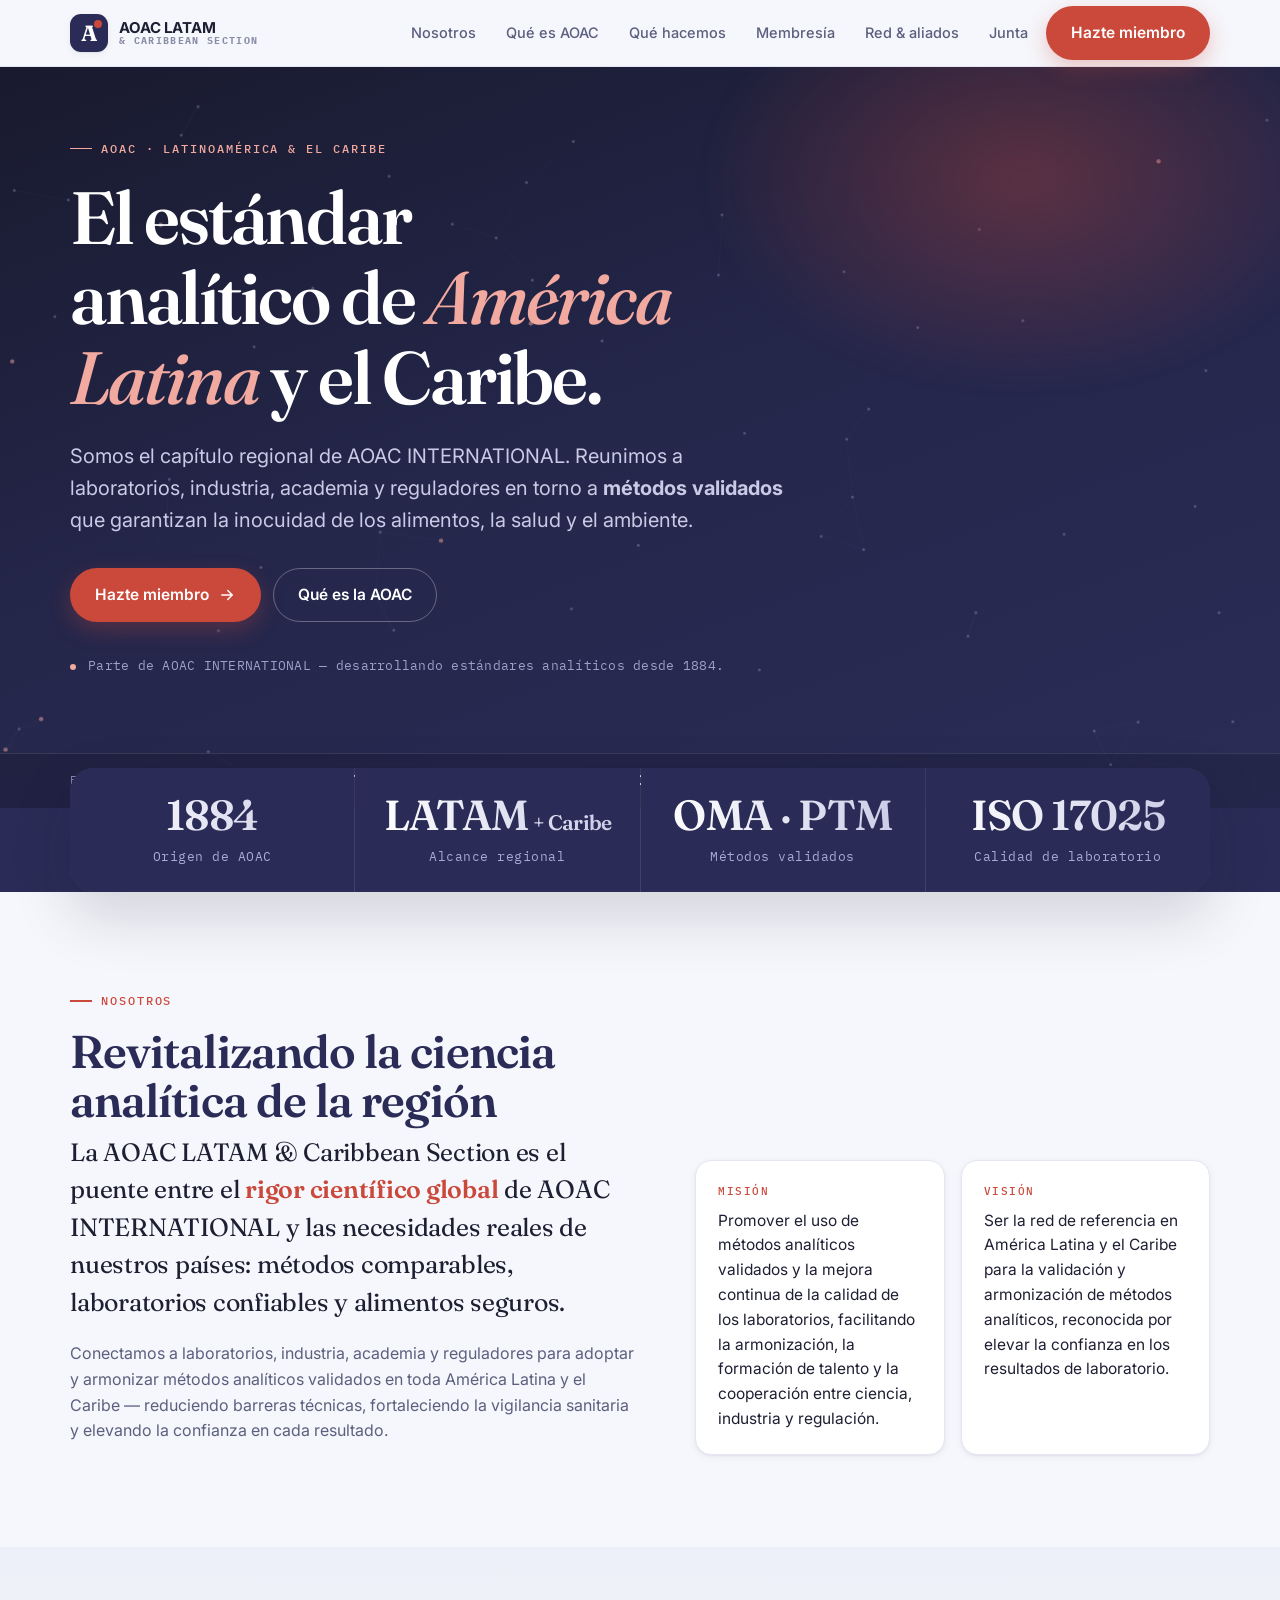
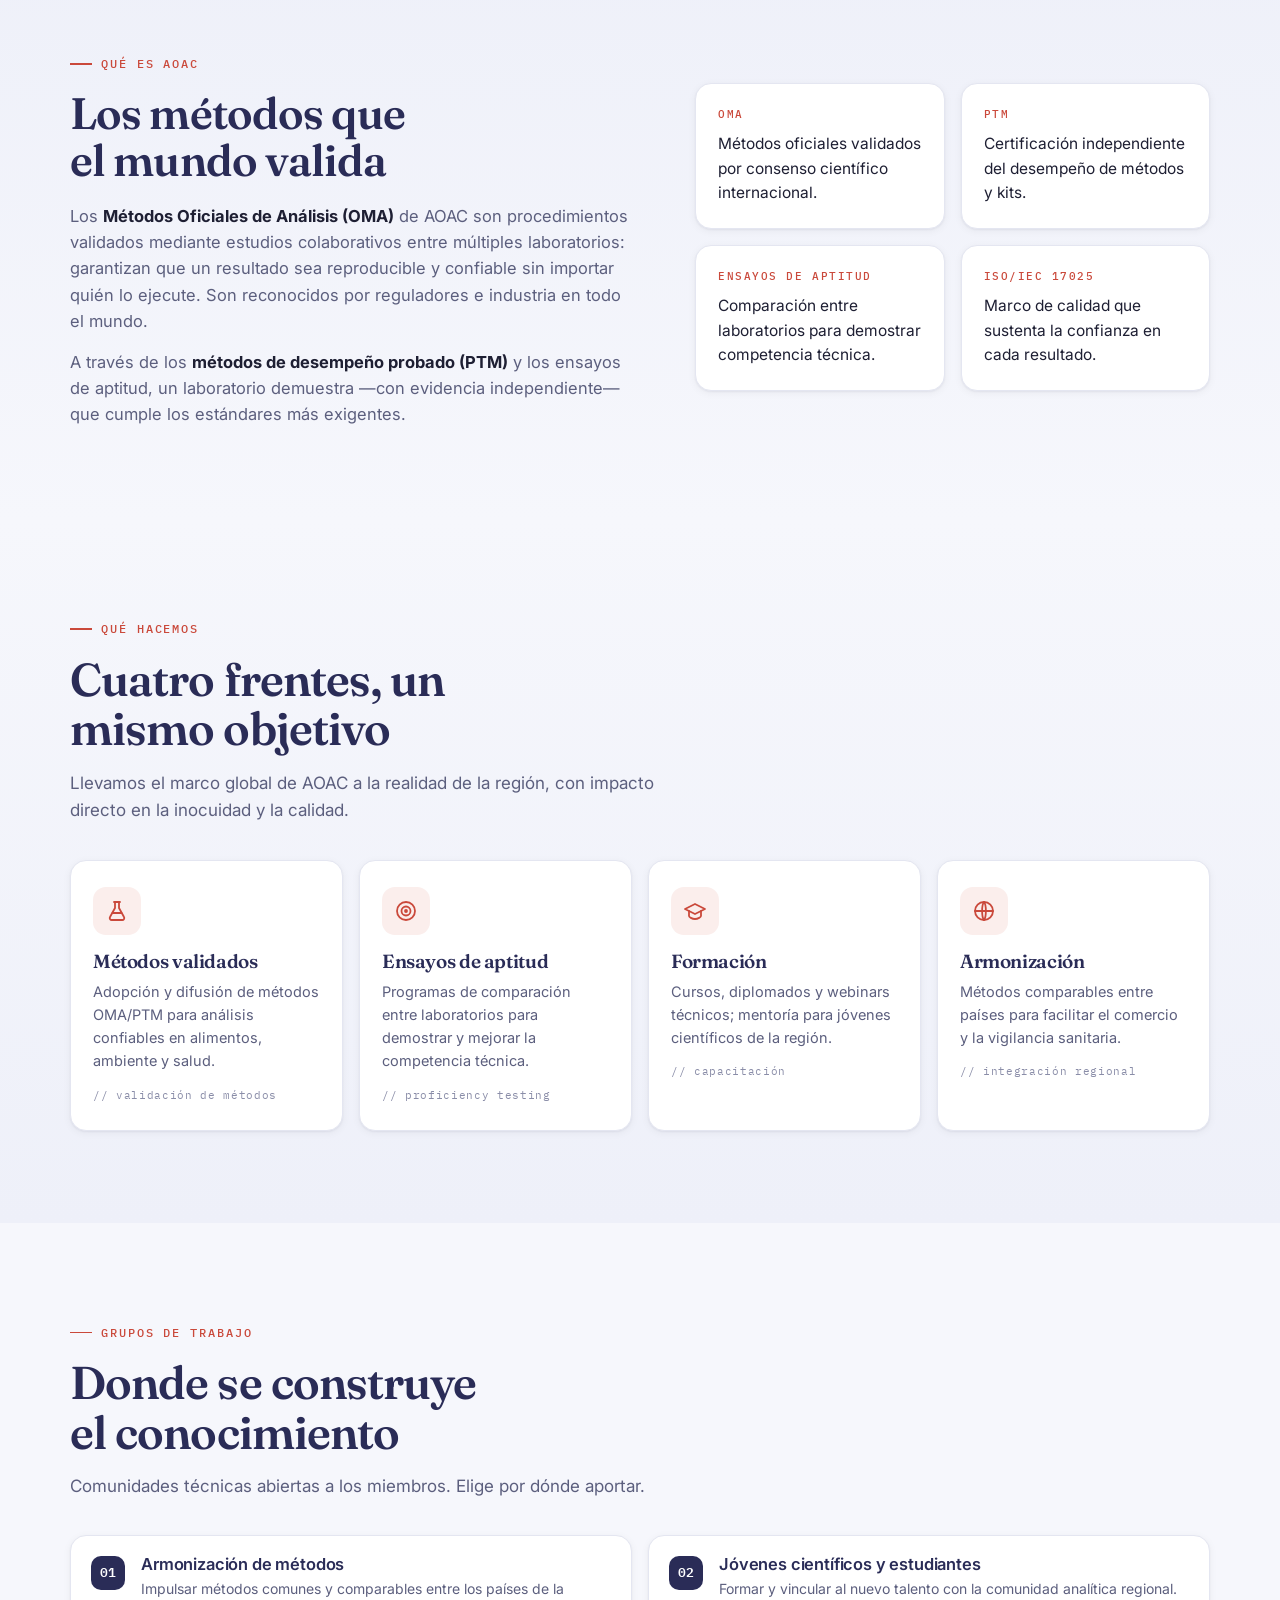
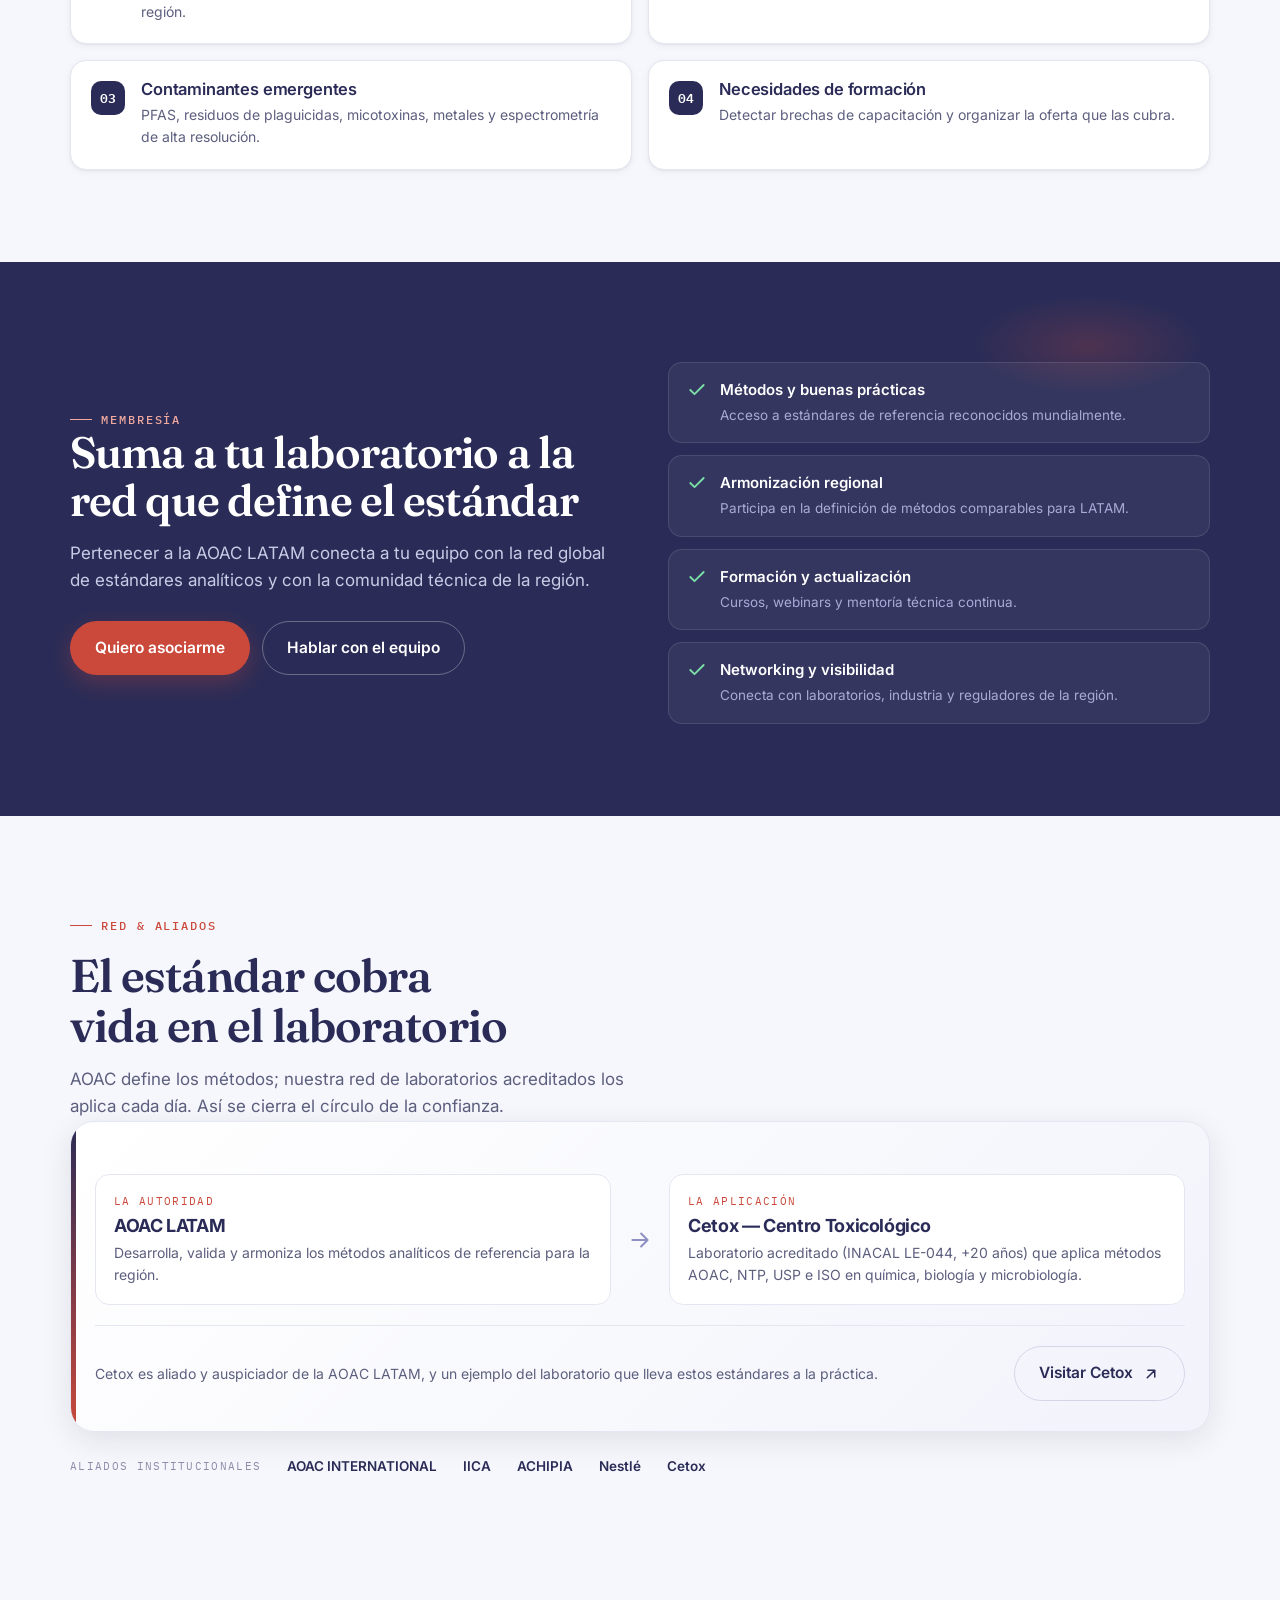
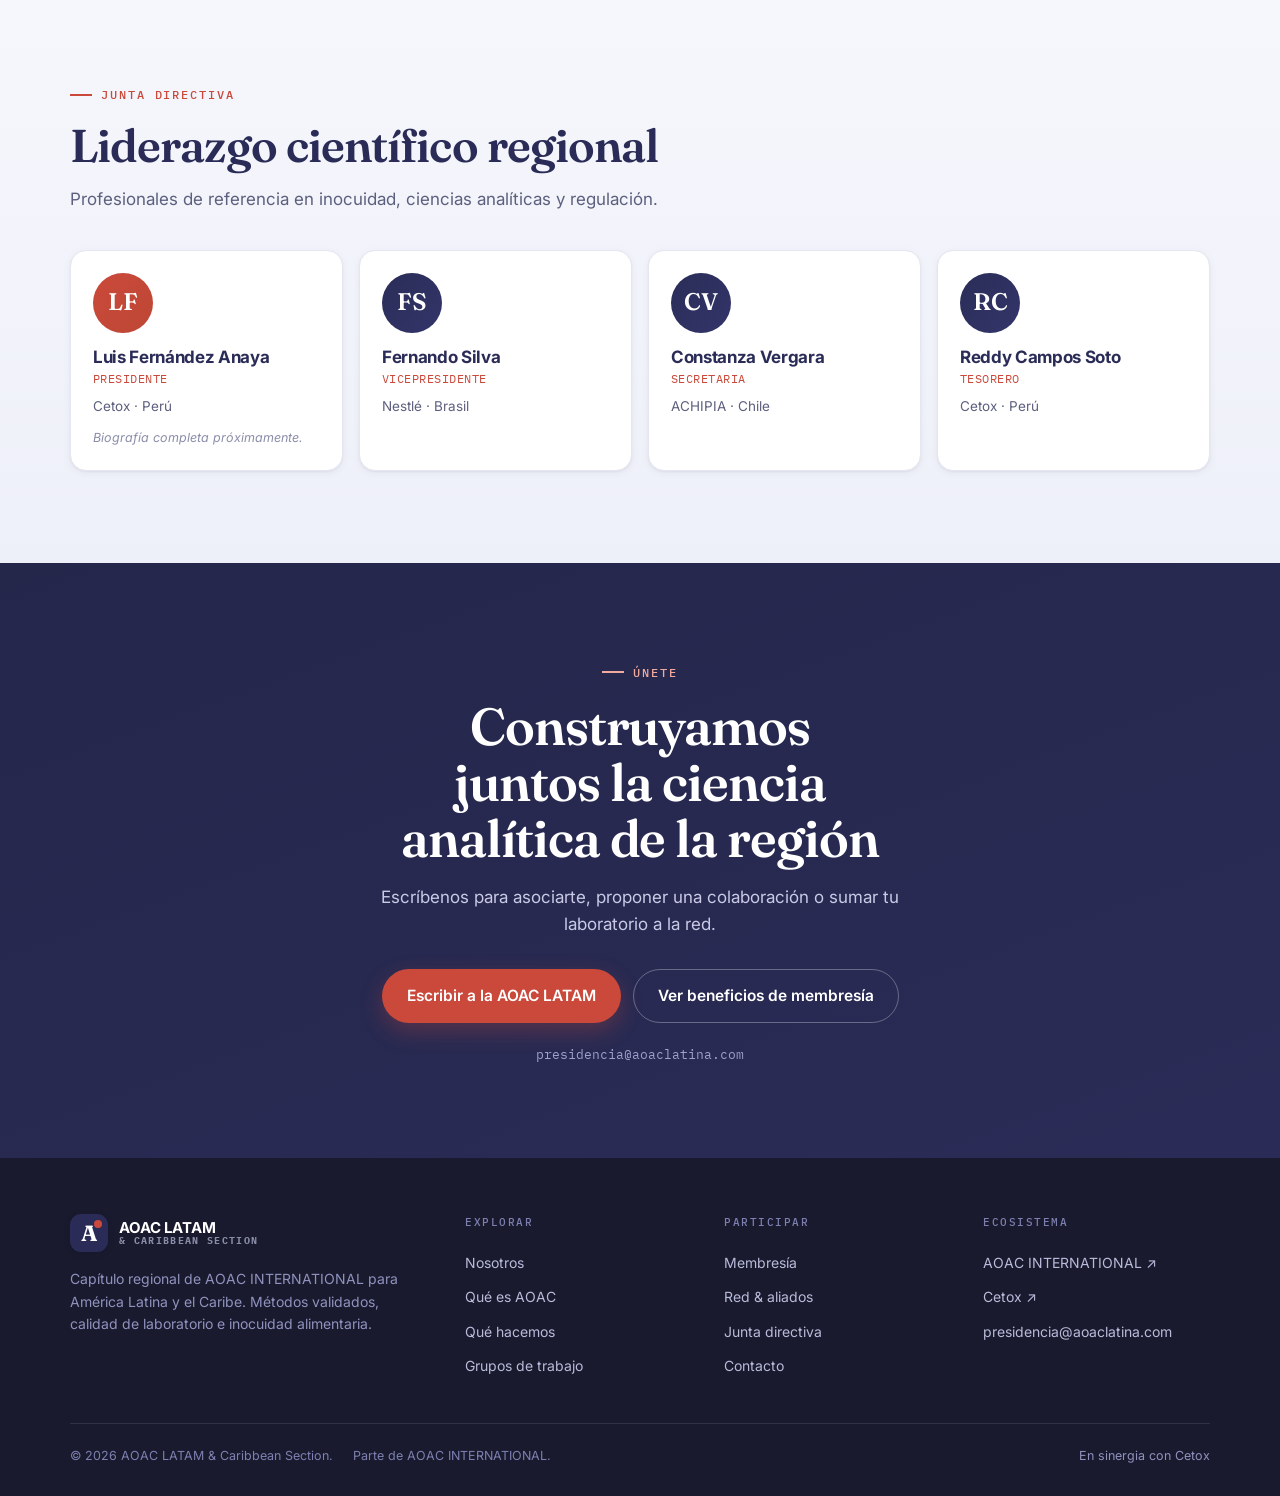
==== index.html @ f65cc800 "Web AOAC Latinoamérica — landing moderna mobile-first" ====
<!doctype html>
<html lang="es">
<head>
<meta charset="utf-8">
<meta name="viewport" content="width=device-width, initial-scale=1">
<title>AOAC LATAM & Caribbean · Métodos analíticos validados e inocuidad alimentaria en América Latina</title>
<meta name="description" content="Capítulo regional de AOAC INTERNATIONAL para América Latina y el Caribe. Promovemos métodos analíticos validados (OMA/PTM), ensayos de aptitud, formación y armonización para garantizar la inocuidad de los alimentos, la salud y el ambiente.">
<link rel="canonical" href="https://aoaclatina.com/">
<meta property="og:type" content="website">
<meta property="og:title" content="AOAC LATAM & Caribbean · El estándar analítico de América Latina">
<meta property="og:description" content="Métodos validados, ensayos de aptitud y armonización para la inocuidad alimentaria en América Latina y el Caribe.">
<meta property="og:locale" content="es_LA">
<meta name="theme-color" content="#1E1F33">
<link rel="icon" href="data:image/svg+xml,%3Csvg xmlns='http://www.w3.org/2000/svg' viewBox='0 0 100 100'%3E%3Crect width='100' height='100' rx='22' fill='%232A2C57'/%3E%3Ctext x='50' y='68' font-family='Georgia,serif' font-size='52' font-weight='700' text-anchor='middle' fill='%23fff'%3EA%3C/text%3E%3Ccircle cx='73' cy='30' r='9' fill='%23CA493B'/%3E%3C/svg%3E">
<link rel="preconnect" href="https://fonts.googleapis.com">
<link rel="preconnect" href="https://fonts.gstatic.com" crossorigin>
<link href="https://fonts.googleapis.com/css2?family=Fraunces:opsz,wght@9..144,400;9..144,500;9..144,600;9..144,700&family=IBM+Plex+Mono:wght@400;500;600&family=Inter:wght@400;450;500;600;700&display=swap" rel="stylesheet">
<script type="application/ld+json">
{"@context":"https://schema.org","@type":["NGO","Organization"],"name":"AOAC LATAM & Caribbean Section","alternateName":"AOAC Latinoamérica y el Caribe","url":"https://aoaclatina.com","email":"presidencia@aoaclatina.com","description":"Capítulo regional de AOAC INTERNATIONAL para América Latina y el Caribe: métodos analíticos validados, ensayos de aptitud, formación y armonización para la inocuidad alimentaria.","parentOrganization":{"@type":"Organization","name":"AOAC INTERNATIONAL","url":"https://www.aoac.org"},"areaServed":"América Latina y el Caribe","knowsAbout":["Métodos oficiales de análisis","Inocuidad alimentaria","Validación de métodos analíticos","Ensayos de aptitud","ISO/IEC 17025"]}
</script>
<style>
  :root{
    --navy:#2A2C57; --navy-900:#191A2E; --navy-800:#1E1F33; --navy-700:#33356A; --navy-300:#8E90C4;
    --red:#CA493B; --red-600:#BE4734; --red-50:#FBEEEC;
    --ink:#1E1F33; --muted:#5C5F7E; --faint:#8A8DA8;
    --bg:#F6F7FC; --bg-2:#EEF0F9; --surface:#FFFFFF; --line:#E4E6F1; --line-2:#D3D6E7;
    --ok:#1F8A5B;
    --shadow-sm:0 1px 2px rgba(25,26,46,.05), 0 2px 8px rgba(25,26,46,.05);
    --shadow-md:0 8px 30px rgba(25,26,46,.10);
    --shadow-lg:0 24px 60px rgba(25,26,46,.16);
    --r:16px; --r-lg:24px;
    --f-serif:'Fraunces',Georgia,'Times New Roman',serif;
    --f-sans:'Inter',system-ui,-apple-system,'Segoe UI',Roboto,sans-serif;
    --f-mono:'IBM Plex Mono',ui-monospace,Menlo,Consolas,monospace;
    --maxw:1180px;
  }
  *{box-sizing:border-box}
  html{-webkit-text-size-adjust:100%;scroll-behavior:smooth}
  @media (prefers-reduced-motion:reduce){html{scroll-behavior:auto}}
  body{margin:0;font-family:var(--f-sans);color:var(--ink);background:var(--bg);line-height:1.6;-webkit-font-smoothing:antialiased;overflow-x:hidden}
  a{color:inherit;text-decoration:none}
  img{max-width:100%;display:block}
  h1,h2,h3{font-family:var(--f-serif);font-weight:600;line-height:1.08;letter-spacing:-.02em;margin:0;text-wrap:balance}
  p{margin:0}
  .wrap{width:100%;max-width:var(--maxw);margin:0 auto;padding:0 20px}
  .eyebrow{font-family:var(--f-mono);font-size:12px;font-weight:500;letter-spacing:.16em;text-transform:uppercase;color:var(--red);display:inline-flex;align-items:center;gap:9px}
  .eyebrow::before{content:"";width:22px;height:1.5px;background:var(--red);display:inline-block}
  .eyebrow.on-dark{color:#F2A99F}
  .eyebrow.on-dark::before{background:#F2A99F}
  .btn{display:inline-flex;align-items:center;justify-content:center;gap:9px;font-family:var(--f-sans);font-weight:600;font-size:15.5px;padding:14px 24px;border-radius:100px;border:1.5px solid transparent;cursor:pointer;transition:transform .18s ease,background .18s ease,border-color .18s ease,box-shadow .18s ease;min-height:48px}
  .btn:focus-visible{outline:3px solid #8E90C4;outline-offset:2px}
  .btn-primary{background:var(--red);color:#fff;box-shadow:0 8px 22px rgba(202,73,59,.30)}
  .btn-primary:hover{background:var(--red-600);transform:translateY(-2px);box-shadow:0 12px 28px rgba(202,73,59,.38)}
  .btn-ghost{background:transparent;color:var(--navy);border-color:var(--line-2)}
  .btn-ghost:hover{border-color:var(--navy);transform:translateY(-2px)}
  .btn-ghost.on-dark{color:#fff;border-color:rgba(255,255,255,.30)}
  .btn-ghost.on-dark:hover{border-color:#fff;background:rgba(255,255,255,.08)}
  .btn svg{width:18px;height:18px}

  /* ---------- Header ---------- */
  header.site{position:sticky;top:0;z-index:60;background:rgba(246,247,252,.82);backdrop-filter:saturate(1.6) blur(14px);border-bottom:1px solid var(--line)}
  .nav{display:flex;align-items:center;gap:16px;height:66px}
  .brand{display:flex;align-items:center;gap:11px;margin-right:auto;font-weight:700}
  .brand .logo{width:38px;height:38px;border-radius:11px;background:var(--navy);display:grid;place-items:center;position:relative;flex:none;box-shadow:var(--shadow-sm)}
  .brand .logo b{font-family:var(--f-serif);color:#fff;font-size:22px;font-weight:700;line-height:1}
  .brand .logo i{position:absolute;top:6px;right:6px;width:8px;height:8px;border-radius:50%;background:var(--red)}
  .brand .txt{display:flex;flex-direction:column;line-height:1.1}
  .brand .txt b{font-family:var(--f-sans);font-size:15px;letter-spacing:-.01em;color:var(--ink)}
  .brand .txt span{font-family:var(--f-mono);font-size:9.5px;letter-spacing:.14em;text-transform:uppercase;color:var(--faint)}
  .nav-links{display:none}
  .nav-links a{font-size:14.5px;font-weight:500;color:var(--muted);padding:8px 2px;position:relative;transition:color .15s}
  .nav-links a:hover{color:var(--navy)}
  .nav-cta{display:none}
  .burger{margin-left:auto;width:44px;height:44px;border:1px solid var(--line-2);border-radius:12px;background:var(--surface);display:grid;place-items:center;cursor:pointer}
  .burger svg{width:22px;height:22px;color:var(--navy)}
  .mobile-menu{display:none;flex-direction:column;gap:2px;padding:8px 20px 20px}
  .mobile-menu.open{display:flex}
  .mobile-menu a{padding:13px 6px;font-weight:500;color:var(--ink);border-bottom:1px solid var(--line)}
  .mobile-menu .btn{margin-top:14px}
  @media(min-width:960px){
    .nav-links{display:flex;gap:26px}
    .nav-cta{display:inline-flex}
    .burger{display:none}
    .mobile-menu{display:none!important}
  }

  /* ---------- Hero ---------- */
  .hero{position:relative;background:linear-gradient(160deg,#191A2E 0%,#24264A 46%,#2A2C57 100%);color:#fff;overflow:hidden;isolation:isolate}
  .hero canvas{position:absolute;inset:0;width:100%;height:100%;z-index:0;opacity:.55}
  .hero::after{content:"";position:absolute;z-index:1;right:-15%;top:-25%;width:70%;height:80%;background:radial-gradient(closest-side,rgba(202,73,59,.34),transparent 72%);filter:blur(10px);pointer-events:none}
  .hero .wrap{position:relative;z-index:2;padding-top:64px;padding-bottom:76px}
  .hero h1{font-size:clamp(38px,9vw,74px);font-weight:600;letter-spacing:-.03em;margin:20px 0 0;max-width:16ch}
  .hero h1 .accent{color:#F2A99F;font-style:italic;font-weight:500}
  .hero .lead{margin-top:22px;font-size:clamp(16.5px,2.4vw,20px);color:#C9CBE6;max-width:56ch}
  .hero .cta-row{display:flex;flex-wrap:wrap;gap:12px;margin-top:32px}
  .hero .trust{margin-top:34px;display:flex;align-items:center;gap:12px;font-size:13px;color:#9EA1CC;font-family:var(--f-mono);letter-spacing:.02em}
  .hero .trust .dot{width:6px;height:6px;border-radius:50%;background:#F2A99F;flex:none}
  .brandbar{position:relative;z-index:2;border-top:1px solid rgba(255,255,255,.10);background:rgba(0,0,0,.14)}
  .brandbar .wrap{display:flex;flex-wrap:wrap;align-items:center;gap:14px 26px;padding:16px 20px}
  .brandbar span{font-family:var(--f-mono);font-size:11px;letter-spacing:.12em;text-transform:uppercase;color:#8285B8}
  .brandbar b{font-weight:600;color:#D7D9F0;font-size:13.5px;font-family:var(--f-sans);letter-spacing:0}

  /* ---------- Stats ---------- */
  .stats{background:var(--navy);color:#fff}
  .stats .grid{display:grid;grid-template-columns:1fr 1fr;gap:1px;background:rgba(255,255,255,.10);border-radius:var(--r-lg);overflow:hidden;margin:-40px 0 0;box-shadow:var(--shadow-lg);position:relative;z-index:5}
  .stat{background:var(--navy);padding:26px 20px;text-align:center}
  .stat .n{font-family:var(--f-serif);font-size:clamp(30px,7vw,42px);font-weight:600;letter-spacing:-.02em;line-height:1;background:linear-gradient(90deg,#fff,#C9CBE6);-webkit-background-clip:text;background-clip:text;-webkit-text-fill-color:transparent}
  .stat .l{margin-top:10px;font-size:12.5px;color:#A9ABD6;font-family:var(--f-mono);letter-spacing:.04em}
  @media(min-width:720px){.stats .grid{grid-template-columns:repeat(4,1fr)}}

  /* ---------- Sections ---------- */
  section{padding:64px 0}
  .sec-head{max-width:60ch}
  .sec-head h2{font-size:clamp(28px,5.2vw,46px);margin-top:16px;color:var(--navy)}
  .sec-head p{margin-top:16px;font-size:17px;color:var(--muted)}
  .lede{font-size:clamp(19px,3vw,25px);line-height:1.5;font-family:var(--f-serif);font-weight:400;color:var(--ink);letter-spacing:-.01em}
  .lede b{color:var(--red);font-weight:600}
  @media(min-width:900px){section{padding:92px 0}}

  /* about */
  .about-grid{display:grid;gap:34px;margin-top:8px}
  .mv{display:grid;gap:16px;margin-top:26px}
  .mv .card{background:var(--surface);border:1px solid var(--line);border-radius:var(--r);padding:22px 22px;box-shadow:var(--shadow-sm)}
  .mv .card .k{font-family:var(--f-mono);font-size:11px;letter-spacing:.14em;text-transform:uppercase;color:var(--red);font-weight:500}
  .mv .card p{margin-top:8px;color:var(--ink);font-size:15.5px}
  @media(min-width:820px){.about-grid{grid-template-columns:1.05fr .95fr;align-items:start;gap:56px}.mv{grid-template-columns:1fr 1fr}}

  /* pillars */
  .pillars{background:linear-gradient(180deg,var(--bg),var(--bg-2))}
  .cards{display:grid;gap:16px;margin-top:36px}
  @media(min-width:640px){.cards{grid-template-columns:1fr 1fr}}
  @media(min-width:1000px){.cards{grid-template-columns:repeat(4,1fr)}}
  .pcard{background:var(--surface);border:1px solid var(--line);border-radius:var(--r);padding:26px 22px;box-shadow:var(--shadow-sm);transition:transform .2s ease,box-shadow .2s ease,border-color .2s ease}
  .pcard:hover{transform:translateY(-4px);box-shadow:var(--shadow-md);border-color:var(--line-2)}
  .pcard .ic{width:48px;height:48px;border-radius:13px;background:var(--red-50);color:var(--red);display:grid;place-items:center;margin-bottom:16px}
  .pcard .ic svg{width:24px;height:24px}
  .pcard h3{font-size:19px;color:var(--navy)}
  .pcard p{margin-top:8px;font-size:14.5px;color:var(--muted)}
  .pcard .tag{margin-top:14px;font-family:var(--f-mono);font-size:11px;letter-spacing:.06em;color:var(--faint)}

  /* working groups */
  .wg-list{display:grid;gap:12px;margin-top:34px}
  .wg{display:flex;gap:16px;align-items:flex-start;background:var(--surface);border:1px solid var(--line);border-radius:var(--r);padding:20px;box-shadow:var(--shadow-sm);transition:border-color .2s,transform .2s}
  .wg:hover{border-color:var(--line-2);transform:translateX(3px)}
  .wg .no{font-family:var(--f-mono);font-size:13px;font-weight:600;color:#fff;background:var(--navy);width:34px;height:34px;border-radius:10px;display:grid;place-items:center;flex:none}
  .wg h3{font-size:16.5px;color:var(--navy);font-family:var(--f-sans);font-weight:600;letter-spacing:-.01em}
  .wg p{margin-top:5px;font-size:14px;color:var(--muted)}
  @media(min-width:820px){.wg-list{grid-template-columns:1fr 1fr;gap:16px}}

  /* membership */
  .membership{background:var(--navy);color:#fff;position:relative;overflow:hidden}
  .membership::before{content:"";position:absolute;inset:0;background:radial-gradient(closest-side at 85% 15%,rgba(202,73,59,.22),transparent 60%);pointer-events:none}
  .membership .wrap{position:relative}
  .mem-grid{display:grid;gap:32px}
  .mem-grid h2{color:#fff;font-size:clamp(28px,5.2vw,44px)}
  .mem-grid .lead{color:#C9CBE6;margin-top:16px;font-size:17px}
  .benefits{display:grid;gap:12px;margin-top:8px}
  .benefit{display:flex;gap:13px;align-items:flex-start;padding:15px 18px;background:rgba(255,255,255,.05);border:1px solid rgba(255,255,255,.10);border-radius:14px}
  .benefit svg{width:20px;height:20px;color:#7BE0A8;flex:none;margin-top:2px}
  .benefit b{font-weight:600;font-size:15px;color:#fff;display:block}
  .benefit span{font-size:13.5px;color:#A9ABD6}
  @media(min-width:860px){.mem-grid{grid-template-columns:1fr 1fr;gap:56px;align-items:center}}

  /* cetox synergy */
  .synergy .box{background:linear-gradient(135deg,#fff, #F2F3FB);border:1px solid var(--line);border-radius:var(--r-lg);padding:30px 24px;box-shadow:var(--shadow-md);position:relative;overflow:hidden}
  .synergy .box::before{content:"";position:absolute;left:0;top:0;bottom:0;width:5px;background:linear-gradient(180deg,var(--navy),var(--red))}
  .flow{display:grid;gap:16px;margin:22px 0 6px}
  .flow .node{background:var(--surface);border:1px solid var(--line);border-radius:14px;padding:18px}
  .flow .node .k{font-family:var(--f-mono);font-size:11px;letter-spacing:.12em;text-transform:uppercase;color:var(--red)}
  .flow .node h3{font-size:18px;margin-top:6px;color:var(--navy);font-family:var(--f-sans);font-weight:700}
  .flow .node p{margin-top:6px;font-size:14px;color:var(--muted)}
  .flow .arrow{display:grid;place-items:center;color:var(--navy-300)}
  .flow .arrow svg{width:26px;height:26px;transform:rotate(90deg)}
  @media(min-width:820px){.flow{grid-template-columns:1fr auto 1fr;align-items:center}.flow .arrow svg{transform:none}}
  .cetox-cta{display:flex;flex-wrap:wrap;gap:12px;align-items:center;margin-top:20px;padding-top:20px;border-top:1px solid var(--line)}
  .cetox-cta p{font-size:14px;color:var(--muted);margin-right:auto}

  /* board */
  .board-grid{display:grid;gap:16px;margin-top:36px}
  @media(min-width:640px){.board-grid{grid-template-columns:1fr 1fr}}
  @media(min-width:980px){.board-grid{grid-template-columns:repeat(4,1fr)}}
  .person{background:var(--surface);border:1px solid var(--line);border-radius:var(--r);padding:22px;box-shadow:var(--shadow-sm)}
  .person .av{width:60px;height:60px;border-radius:50%;background:linear-gradient(135deg,var(--navy),var(--navy-700));color:#fff;display:grid;place-items:center;font-family:var(--f-serif);font-size:24px;font-weight:600;margin-bottom:15px}
  .person.pres .av{background:linear-gradient(135deg,var(--red),var(--red-600))}
  .person h3{font-size:17px;color:var(--navy);font-family:var(--f-sans);font-weight:700}
  .person .role{font-family:var(--f-mono);font-size:11.5px;letter-spacing:.04em;color:var(--red);margin-top:4px;text-transform:uppercase}
  .person .org{font-size:13.5px;color:var(--muted);margin-top:8px}
  .person .soon{font-size:12.5px;color:var(--faint);margin-top:10px;font-style:italic}

  /* final cta */
  .final{background:linear-gradient(160deg,#24264A,#2A2C57);color:#fff;text-align:center}
  .final h2{color:#fff;font-size:clamp(30px,6vw,52px);max-width:18ch;margin:0 auto}
  .final p{margin:18px auto 0;color:#C9CBE6;max-width:52ch;font-size:17px}
  .final .cta-row{display:flex;flex-wrap:wrap;gap:12px;justify-content:center;margin-top:30px}

  /* footer */
  footer.site{background:var(--navy-900);color:#B9BBDA;padding:56px 0 30px;font-size:14px}
  .foot-grid{display:grid;gap:32px}
  .foot-brand .brand .txt b{color:#fff}
  .foot-brand p{margin-top:16px;color:#9092BE;max-width:38ch;font-size:14px}
  .foot-col h4{font-family:var(--f-mono);font-size:11px;letter-spacing:.14em;text-transform:uppercase;color:#7d80b0;margin:0 0 14px;font-weight:500}
  .foot-col a{display:block;padding:6px 0;color:#B9BBDA;transition:color .15s}
  .foot-col a:hover{color:#fff}
  .foot-bottom{margin-top:40px;padding-top:22px;border-top:1px solid rgba(255,255,255,.10);display:flex;flex-wrap:wrap;gap:10px 20px;align-items:center;color:#7d80b0;font-size:12.5px}
  .foot-bottom a{color:#9092BE}
  .foot-bottom .sep{margin-left:auto}
  @media(min-width:760px){.foot-grid{grid-template-columns:1.6fr 1fr 1fr 1fr}}

  /* reveal */
  [data-reveal]{opacity:0;transform:translateY(22px);transition:opacity .7s cubic-bezier(.2,.7,.2,1),transform .7s cubic-bezier(.2,.7,.2,1)}
  [data-reveal].in{opacity:1;transform:none}
  @media (prefers-reduced-motion:reduce){[data-reveal]{opacity:1!important;transform:none!important;transition:none}}
</style>
</head>
<body>

<header class="site">
  <div class="wrap nav">
    <a class="brand" href="#top" aria-label="AOAC LATAM & Caribbean — inicio">
      <span class="logo"><b>A</b><i></i></span>
      <span class="txt"><b>AOAC LATAM</b><span>& Caribbean Section</span></span>
    </a>
    <nav class="nav-links" aria-label="Principal">
      <a href="#nosotros">Nosotros</a>
      <a href="#que-es">Qué es AOAC</a>
      <a href="#hacemos">Qué hacemos</a>
      <a href="#membresia">Membresía</a>
      <a href="#red">Red &amp; aliados</a>
      <a href="#junta">Junta</a>
    </nav>
    <a class="btn btn-primary nav-cta" href="#membresia">Hazte miembro</a>
    <button class="burger" id="burger" aria-label="Abrir menú" aria-expanded="false" aria-controls="mobileMenu">
      <svg viewBox="0 0 24 24" fill="none" stroke="currentColor" stroke-width="2" stroke-linecap="round"><path d="M4 7h16M4 12h16M4 17h16"/></svg>
    </button>
  </div>
  <nav class="mobile-menu" id="mobileMenu" aria-label="Menú móvil">
    <a href="#nosotros">Nosotros</a>
    <a href="#que-es">Qué es AOAC</a>
    <a href="#hacemos">Qué hacemos</a>
    <a href="#grupos">Grupos de trabajo</a>
    <a href="#membresia">Membresía</a>
    <a href="#red">Red &amp; aliados</a>
    <a href="#junta">Junta directiva</a>
    <a class="btn btn-primary" href="#membresia">Hazte miembro</a>
  </nav>
</header>

<main id="top">

  <!-- HERO -->
  <section class="hero" style="padding:0">
    <canvas id="net" aria-hidden="true"></canvas>
    <div class="wrap">
      <span class="eyebrow on-dark">AOAC · Latinoamérica &amp; el Caribe</span>
      <h1>El estándar analítico de <span class="accent">América Latina</span> y el Caribe.</h1>
      <p class="lead">Somos el capítulo regional de AOAC INTERNATIONAL. Reunimos a laboratorios, industria, academia y reguladores en torno a <strong>métodos validados</strong> que garantizan la inocuidad de los alimentos, la salud y el ambiente.</p>
      <div class="cta-row">
        <a class="btn btn-primary" href="#membresia">Hazte miembro
          <svg viewBox="0 0 24 24" fill="none" stroke="currentColor" stroke-width="2" stroke-linecap="round" stroke-linejoin="round"><path d="M5 12h14M13 6l6 6-6 6"/></svg>
        </a>
        <a class="btn btn-ghost on-dark" href="#que-es">Qué es la AOAC</a>
      </div>
      <div class="trust"><span class="dot"></span> Parte de AOAC INTERNATIONAL — desarrollando estándares analíticos desde 1884.</div>
    </div>
    <div class="brandbar">
      <div class="wrap">
        <span>En colaboración con</span>
        <b>AOAC INTERNATIONAL</b><b>IICA</b><b>ACHIPIA</b><b>Nestlé</b><b>Cetox</b>
      </div>
    </div>
  </section>

  <!-- STATS -->
  <section class="stats" style="padding:0" aria-label="Cifras clave">
    <div class="wrap">
      <div class="grid">
        <div class="stat"><div class="n">1884</div><div class="l">Origen de AOAC</div></div>
        <div class="stat"><div class="n">LATAM<span style="font-size:.5em;color:#A9ABD6"> + Caribe</span></div><div class="l">Alcance regional</div></div>
        <div class="stat"><div class="n">OMA · PTM</div><div class="l">Métodos validados</div></div>
        <div class="stat"><div class="n">ISO 17025</div><div class="l">Calidad de laboratorio</div></div>
      </div>
    </div>
  </section>

  <!-- NOSOTROS -->
  <section id="nosotros">
    <div class="wrap">
      <div class="sec-head" data-reveal>
        <span class="eyebrow">Nosotros</span>
        <h2>Revitalizando la ciencia analítica de la región</h2>
      </div>
      <div class="about-grid">
        <div data-reveal>
          <p class="lede">La AOAC LATAM &amp; Caribbean Section es el puente entre el <b>rigor científico global</b> de AOAC INTERNATIONAL y las necesidades reales de nuestros países: métodos comparables, laboratorios confiables y alimentos seguros.</p>
          <p style="margin-top:20px;color:var(--muted);font-size:16px">Conectamos a laboratorios, industria, academia y reguladores para adoptar y armonizar métodos analíticos validados en toda América Latina y el Caribe — reduciendo barreras técnicas, fortaleciendo la vigilancia sanitaria y elevando la confianza en cada resultado.</p>
        </div>
        <div class="mv">
          <div class="card" data-reveal><div class="k">Misión</div><p>Promover el uso de métodos analíticos validados y la mejora continua de la calidad de los laboratorios, facilitando la armonización, la formación de talento y la cooperación entre ciencia, industria y regulación.</p></div>
          <div class="card" data-reveal><div class="k">Visión</div><p>Ser la red de referencia en América Latina y el Caribe para la validación y armonización de métodos analíticos, reconocida por elevar la confianza en los resultados de laboratorio.</p></div>
        </div>
      </div>
    </div>
  </section>

  <!-- QUE ES AOAC -->
  <section id="que-es" style="background:linear-gradient(180deg,var(--bg-2),var(--bg))">
    <div class="wrap">
      <div class="about-grid" style="align-items:center">
        <div data-reveal>
          <span class="eyebrow">Qué es AOAC</span>
          <h2 style="font-size:clamp(28px,5.2vw,44px);color:var(--navy);margin-top:16px">Los métodos que el mundo valida</h2>
          <p style="margin-top:18px;color:var(--muted);font-size:16.5px">Los <strong style="color:var(--ink)">Métodos Oficiales de Análisis (OMA)</strong> de AOAC son procedimientos validados mediante estudios colaborativos entre múltiples laboratorios: garantizan que un resultado sea reproducible y confiable sin importar quién lo ejecute. Son reconocidos por reguladores e industria en todo el mundo.</p>
          <p style="margin-top:14px;color:var(--muted);font-size:16.5px">A través de los <strong style="color:var(--ink)">métodos de desempeño probado (PTM)</strong> y los ensayos de aptitud, un laboratorio demuestra —con evidencia independiente— que cumple los estándares más exigentes.</p>
        </div>
        <div class="mv" style="margin-top:0" data-reveal>
          <div class="card"><div class="k">OMA</div><p>Métodos oficiales validados por consenso científico internacional.</p></div>
          <div class="card"><div class="k">PTM</div><p>Certificación independiente del desempeño de métodos y kits.</p></div>
          <div class="card"><div class="k">Ensayos de aptitud</div><p>Comparación entre laboratorios para demostrar competencia técnica.</p></div>
          <div class="card"><div class="k">ISO/IEC 17025</div><p>Marco de calidad que sustenta la confianza en cada resultado.</p></div>
        </div>
      </div>
    </div>
  </section>

  <!-- QUE HACEMOS -->
  <section id="hacemos" class="pillars">
    <div class="wrap">
      <div class="sec-head" data-reveal>
        <span class="eyebrow">Qué hacemos</span>
        <h2>Cuatro frentes, un mismo objetivo</h2>
        <p>Llevamos el marco global de AOAC a la realidad de la región, con impacto directo en la inocuidad y la calidad.</p>
      </div>
      <div class="cards">
        <div class="pcard" data-reveal>
          <div class="ic"><svg viewBox="0 0 24 24" fill="none" stroke="currentColor" stroke-width="1.8" stroke-linecap="round" stroke-linejoin="round"><path d="M9 3h6M10 3v6L5 18a2 2 0 0 0 2 3h10a2 2 0 0 0 2-3l-5-9V3"/><path d="M7.5 14h9"/></svg></div>
          <h3>Métodos validados</h3>
          <p>Adopción y difusión de métodos OMA/PTM para análisis confiables en alimentos, ambiente y salud.</p>
          <div class="tag">// validación de métodos</div>
        </div>
        <div class="pcard" data-reveal>
          <div class="ic"><svg viewBox="0 0 24 24" fill="none" stroke="currentColor" stroke-width="1.8" stroke-linecap="round" stroke-linejoin="round"><circle cx="12" cy="12" r="9"/><circle cx="12" cy="12" r="4.5"/><circle cx="12" cy="12" r="1"/></svg></div>
          <h3>Ensayos de aptitud</h3>
          <p>Programas de comparación entre laboratorios para demostrar y mejorar la competencia técnica.</p>
          <div class="tag">// proficiency testing</div>
        </div>
        <div class="pcard" data-reveal>
          <div class="ic"><svg viewBox="0 0 24 24" fill="none" stroke="currentColor" stroke-width="1.8" stroke-linecap="round" stroke-linejoin="round"><path d="M22 10 12 5 2 10l10 5 10-5Z"/><path d="M6 12v5c0 1 3 3 6 3s6-2 6-3v-5"/></svg></div>
          <h3>Formación</h3>
          <p>Cursos, diplomados y webinars técnicos; mentoría para jóvenes científicos de la región.</p>
          <div class="tag">// capacitación</div>
        </div>
        <div class="pcard" data-reveal>
          <div class="ic"><svg viewBox="0 0 24 24" fill="none" stroke="currentColor" stroke-width="1.8" stroke-linecap="round" stroke-linejoin="round"><circle cx="12" cy="12" r="9"/><path d="M3 12h18M12 3c2.5 2.7 2.5 15.3 0 18M12 3c-2.5 2.7-2.5 15.3 0 18"/></svg></div>
          <h3>Armonización</h3>
          <p>Métodos comparables entre países para facilitar el comercio y la vigilancia sanitaria.</p>
          <div class="tag">// integración regional</div>
        </div>
      </div>
    </div>
  </section>

  <!-- GRUPOS DE TRABAJO -->
  <section id="grupos">
    <div class="wrap">
      <div class="sec-head" data-reveal>
        <span class="eyebrow">Grupos de trabajo</span>
        <h2>Donde se construye el conocimiento</h2>
        <p>Comunidades técnicas abiertas a los miembros. Elige por dónde aportar.</p>
      </div>
      <div class="wg-list">
        <div class="wg" data-reveal><div class="no">01</div><div><h3>Armonización de métodos</h3><p>Impulsar métodos comunes y comparables entre los países de la región.</p></div></div>
        <div class="wg" data-reveal><div class="no">02</div><div><h3>Jóvenes científicos y estudiantes</h3><p>Formar y vincular al nuevo talento con la comunidad analítica regional.</p></div></div>
        <div class="wg" data-reveal><div class="no">03</div><div><h3>Contaminantes emergentes</h3><p>PFAS, residuos de plaguicidas, micotoxinas, metales y espectrometría de alta resolución.</p></div></div>
        <div class="wg" data-reveal><div class="no">04</div><div><h3>Necesidades de formación</h3><p>Detectar brechas de capacitación y organizar la oferta que las cubra.</p></div></div>
      </div>
    </div>
  </section>

  <!-- MEMBRESIA -->
  <section id="membresia" class="membership">
    <div class="wrap">
      <div class="mem-grid">
        <div data-reveal>
          <span class="eyebrow on-dark">Membresía</span>
          <h2>Suma a tu laboratorio a la red que define el estándar</h2>
          <p class="lead">Pertenecer a la AOAC LATAM conecta a tu equipo con la red global de estándares analíticos y con la comunidad técnica de la región.</p>
          <div class="cta-row" style="display:flex;gap:12px;flex-wrap:wrap;margin-top:26px">
            <a class="btn btn-primary" href="#contacto">Quiero asociarme</a>
            <a class="btn btn-ghost on-dark" href="#contacto">Hablar con el equipo</a>
          </div>
        </div>
        <div class="benefits" data-reveal>
          <div class="benefit"><svg viewBox="0 0 24 24" fill="none" stroke="currentColor" stroke-width="2.2" stroke-linecap="round" stroke-linejoin="round"><path d="M20 6 9 17l-5-5"/></svg><div><b>Métodos y buenas prácticas</b><span>Acceso a estándares de referencia reconocidos mundialmente.</span></div></div>
          <div class="benefit"><svg viewBox="0 0 24 24" fill="none" stroke="currentColor" stroke-width="2.2" stroke-linecap="round" stroke-linejoin="round"><path d="M20 6 9 17l-5-5"/></svg><div><b>Armonización regional</b><span>Participa en la definición de métodos comparables para LATAM.</span></div></div>
          <div class="benefit"><svg viewBox="0 0 24 24" fill="none" stroke="currentColor" stroke-width="2.2" stroke-linecap="round" stroke-linejoin="round"><path d="M20 6 9 17l-5-5"/></svg><div><b>Formación y actualización</b><span>Cursos, webinars y mentoría técnica continua.</span></div></div>
          <div class="benefit"><svg viewBox="0 0 24 24" fill="none" stroke="currentColor" stroke-width="2.2" stroke-linecap="round" stroke-linejoin="round"><path d="M20 6 9 17l-5-5"/></svg><div><b>Networking y visibilidad</b><span>Conecta con laboratorios, industria y reguladores de la región.</span></div></div>
        </div>
      </div>
    </div>
  </section>

  <!-- RED Y ALIADOS + CETOX -->
  <section id="red" class="synergy">
    <div class="wrap">
      <div class="sec-head" data-reveal>
        <span class="eyebrow">Red &amp; aliados</span>
        <h2>El estándar cobra vida en el laboratorio</h2>
        <p>AOAC define los métodos; nuestra red de laboratorios acreditados los aplica cada día. Así se cierra el círculo de la confianza.</p>
      </div>
      <div class="box" data-reveal>
        <div class="flow">
          <div class="node">
            <div class="k">La autoridad</div>
            <h3>AOAC LATAM</h3>
            <p>Desarrolla, valida y armoniza los métodos analíticos de referencia para la región.</p>
          </div>
          <div class="arrow"><svg viewBox="0 0 24 24" fill="none" stroke="currentColor" stroke-width="1.8" stroke-linecap="round" stroke-linejoin="round"><path d="M5 12h14M13 6l6 6-6 6"/></svg></div>
          <div class="node">
            <div class="k">La aplicación</div>
            <h3>Cetox — Centro Toxicológico</h3>
            <p>Laboratorio acreditado (INACAL LE-044, +20 años) que aplica métodos AOAC, NTP, USP e ISO en química, biología y microbiología.</p>
          </div>
        </div>
        <div class="cetox-cta">
          <p>Cetox es aliado y auspiciador de la AOAC LATAM, y un ejemplo del laboratorio que lleva estos estándares a la práctica.</p>
          <a class="btn btn-ghost" href="https://cetox.com.pe" target="_blank" rel="noopener">Visitar Cetox
            <svg viewBox="0 0 24 24" fill="none" stroke="currentColor" stroke-width="2" stroke-linecap="round" stroke-linejoin="round"><path d="M7 17 17 7M8 7h9v9"/></svg>
          </a>
        </div>
      </div>
      <div class="brandbar" style="background:transparent;border:0;margin-top:8px">
        <div class="wrap" style="padding-left:0;padding-right:0">
          <span style="color:var(--faint)">Aliados institucionales</span>
          <b style="color:var(--navy)">AOAC INTERNATIONAL</b><b style="color:var(--navy)">IICA</b><b style="color:var(--navy)">ACHIPIA</b><b style="color:var(--navy)">Nestlé</b><b style="color:var(--navy)">Cetox</b>
        </div>
      </div>
    </div>
  </section>

  <!-- JUNTA -->
  <section id="junta" style="background:linear-gradient(180deg,var(--bg),var(--bg-2))">
    <div class="wrap">
      <div class="sec-head" data-reveal>
        <span class="eyebrow">Junta directiva</span>
        <h2>Liderazgo científico regional</h2>
        <p>Profesionales de referencia en inocuidad, ciencias analíticas y regulación.</p>
      </div>
      <div class="board-grid">
        <div class="person pres" data-reveal>
          <div class="av">LF</div>
          <h3>Luis Fernández Anaya</h3>
          <div class="role">Presidente</div>
          <div class="org">Cetox · Perú</div>
          <div class="soon">Biografía completa próximamente.</div>
        </div>
        <div class="person" data-reveal>
          <div class="av">FS</div>
          <h3>Fernando Silva</h3>
          <div class="role">Vicepresidente</div>
          <div class="org">Nestlé · Brasil</div>
        </div>
        <div class="person" data-reveal>
          <div class="av">CV</div>
          <h3>Constanza Vergara</h3>
          <div class="role">Secretaria</div>
          <div class="org">ACHIPIA · Chile</div>
        </div>
        <div class="person" data-reveal>
          <div class="av">RC</div>
          <h3>Reddy Campos Soto</h3>
          <div class="role">Tesorero</div>
          <div class="org">Cetox · Perú</div>
        </div>
      </div>
    </div>
  </section>

  <!-- FINAL CTA -->
  <section id="contacto" class="final">
    <div class="wrap">
      <span class="eyebrow on-dark" style="justify-content:center;display:inline-flex">Únete</span>
      <h2 style="margin-top:16px">Construyamos juntos la ciencia analítica de la región</h2>
      <p>Escríbenos para asociarte, proponer una colaboración o sumar tu laboratorio a la red.</p>
      <div class="cta-row">
        <a class="btn btn-primary" href="mailto:presidencia@aoaclatina.com">Escribir a la AOAC LATAM</a>
        <a class="btn btn-ghost on-dark" href="#membresia">Ver beneficios de membresía</a>
      </div>
      <p style="margin-top:22px;font-family:var(--f-mono);font-size:13px;color:#9EA1CC">presidencia@aoaclatina.com</p>
    </div>
  </section>

</main>

<footer class="site">
  <div class="wrap">
    <div class="foot-grid">
      <div class="foot-brand">
        <a class="brand" href="#top">
          <span class="logo"><b>A</b><i></i></span>
          <span class="txt"><b>AOAC LATAM</b><span>& Caribbean Section</span></span>
        </a>
        <p>Capítulo regional de AOAC INTERNATIONAL para América Latina y el Caribe. Métodos validados, calidad de laboratorio e inocuidad alimentaria.</p>
      </div>
      <div class="foot-col">
        <h4>Explorar</h4>
        <a href="#nosotros">Nosotros</a>
        <a href="#que-es">Qué es AOAC</a>
        <a href="#hacemos">Qué hacemos</a>
        <a href="#grupos">Grupos de trabajo</a>
      </div>
      <div class="foot-col">
        <h4>Participar</h4>
        <a href="#membresia">Membresía</a>
        <a href="#red">Red &amp; aliados</a>
        <a href="#junta">Junta directiva</a>
        <a href="#contacto">Contacto</a>
      </div>
      <div class="foot-col">
        <h4>Ecosistema</h4>
        <a href="https://www.aoac.org" target="_blank" rel="noopener">AOAC INTERNATIONAL ↗</a>
        <a href="https://cetox.com.pe" target="_blank" rel="noopener">Cetox ↗</a>
        <a href="mailto:presidencia@aoaclatina.com">presidencia@aoaclatina.com</a>
      </div>
    </div>
    <div class="foot-bottom">
      <span>© <span id="yr">2026</span> AOAC LATAM &amp; Caribbean Section.</span>
      <span>Parte de AOAC INTERNATIONAL.</span>
      <a class="sep" href="https://cetox.com.pe" target="_blank" rel="noopener">En sinergia con Cetox</a>
    </div>
  </div>
</footer>

<script>
(function(){
  "use strict";
  // año
  document.getElementById('yr').textContent = new Date().getFullYear();

  // menú móvil
  var burger=document.getElementById('burger'), menu=document.getElementById('mobileMenu');
  burger.addEventListener('click',function(){
    var open=menu.classList.toggle('open');
    burger.setAttribute('aria-expanded',open?'true':'false');
  });
  menu.addEventListener('click',function(e){ if(e.target.closest('a')){ menu.classList.remove('open'); burger.setAttribute('aria-expanded','false'); } });

  // reveal on scroll
  var reduce=window.matchMedia('(prefers-reduced-motion:reduce)').matches;
  if(reduce){ document.querySelectorAll('[data-reveal]').forEach(function(el){el.classList.add('in');}); }
  else{
    var io=new IntersectionObserver(function(entries){
      entries.forEach(function(en){ if(en.isIntersecting){ en.target.classList.add('in'); io.unobserve(en.target); } });
    },{rootMargin:'0px 0px -8% 0px',threshold:.08});
    document.querySelectorAll('[data-reveal]').forEach(function(el,i){ el.style.transitionDelay=Math.min(i%4*60,180)+'ms'; io.observe(el); });
  }

  // hero: red molecular network
  var canvas=document.getElementById('net');
  if(canvas && !reduce){
    var ctx=canvas.getContext('2d'), w,h,dpr,pts,raf;
    function size(){
      dpr=Math.min(window.devicePixelRatio||1,2);
      var r=canvas.getBoundingClientRect(); w=r.width; h=r.height;
      canvas.width=w*dpr; canvas.height=h*dpr; ctx.setTransform(dpr,0,0,dpr,0,0);
      var n=Math.round(Math.min(64, w*h/16000));
      pts=[]; for(var i=0;i<n;i++){ pts.push({x:Math.random()*w,y:Math.random()*h,vx:(Math.random()-.5)*.25,vy:(Math.random()-.5)*.25}); }
    }
    function draw(){
      ctx.clearRect(0,0,w,h);
      for(var i=0;i<pts.length;i++){
        var p=pts[i]; p.x+=p.vx; p.y+=p.vy;
        if(p.x<0||p.x>w)p.vx*=-1; if(p.y<0||p.y>h)p.vy*=-1;
        for(var j=i+1;j<pts.length;j++){
          var q=pts[j], dx=p.x-q.x, dy=p.y-q.y, d=Math.sqrt(dx*dx+dy*dy);
          if(d<118){ ctx.strokeStyle='rgba(160,163,214,'+(0.14*(1-d/118))+')'; ctx.lineWidth=1; ctx.beginPath(); ctx.moveTo(p.x,p.y); ctx.lineTo(q.x,q.y); ctx.stroke(); }
        }
      }
      for(var k=0;k<pts.length;k++){ ctx.fillStyle=k%7===0?'rgba(242,169,159,.9)':'rgba(180,183,224,.55)'; ctx.beginPath(); ctx.arc(pts[k].x,pts[k].y,k%7===0?2.2:1.5,0,6.283); ctx.fill(); }
      raf=requestAnimationFrame(draw);
    }
    size(); draw();
    var t; window.addEventListener('resize',function(){ clearTimeout(t); t=setTimeout(size,180); });
    document.addEventListener('visibilitychange',function(){ if(document.hidden){cancelAnimationFrame(raf);} else {draw();} });
  }
})();
</script>
</body>
</html>
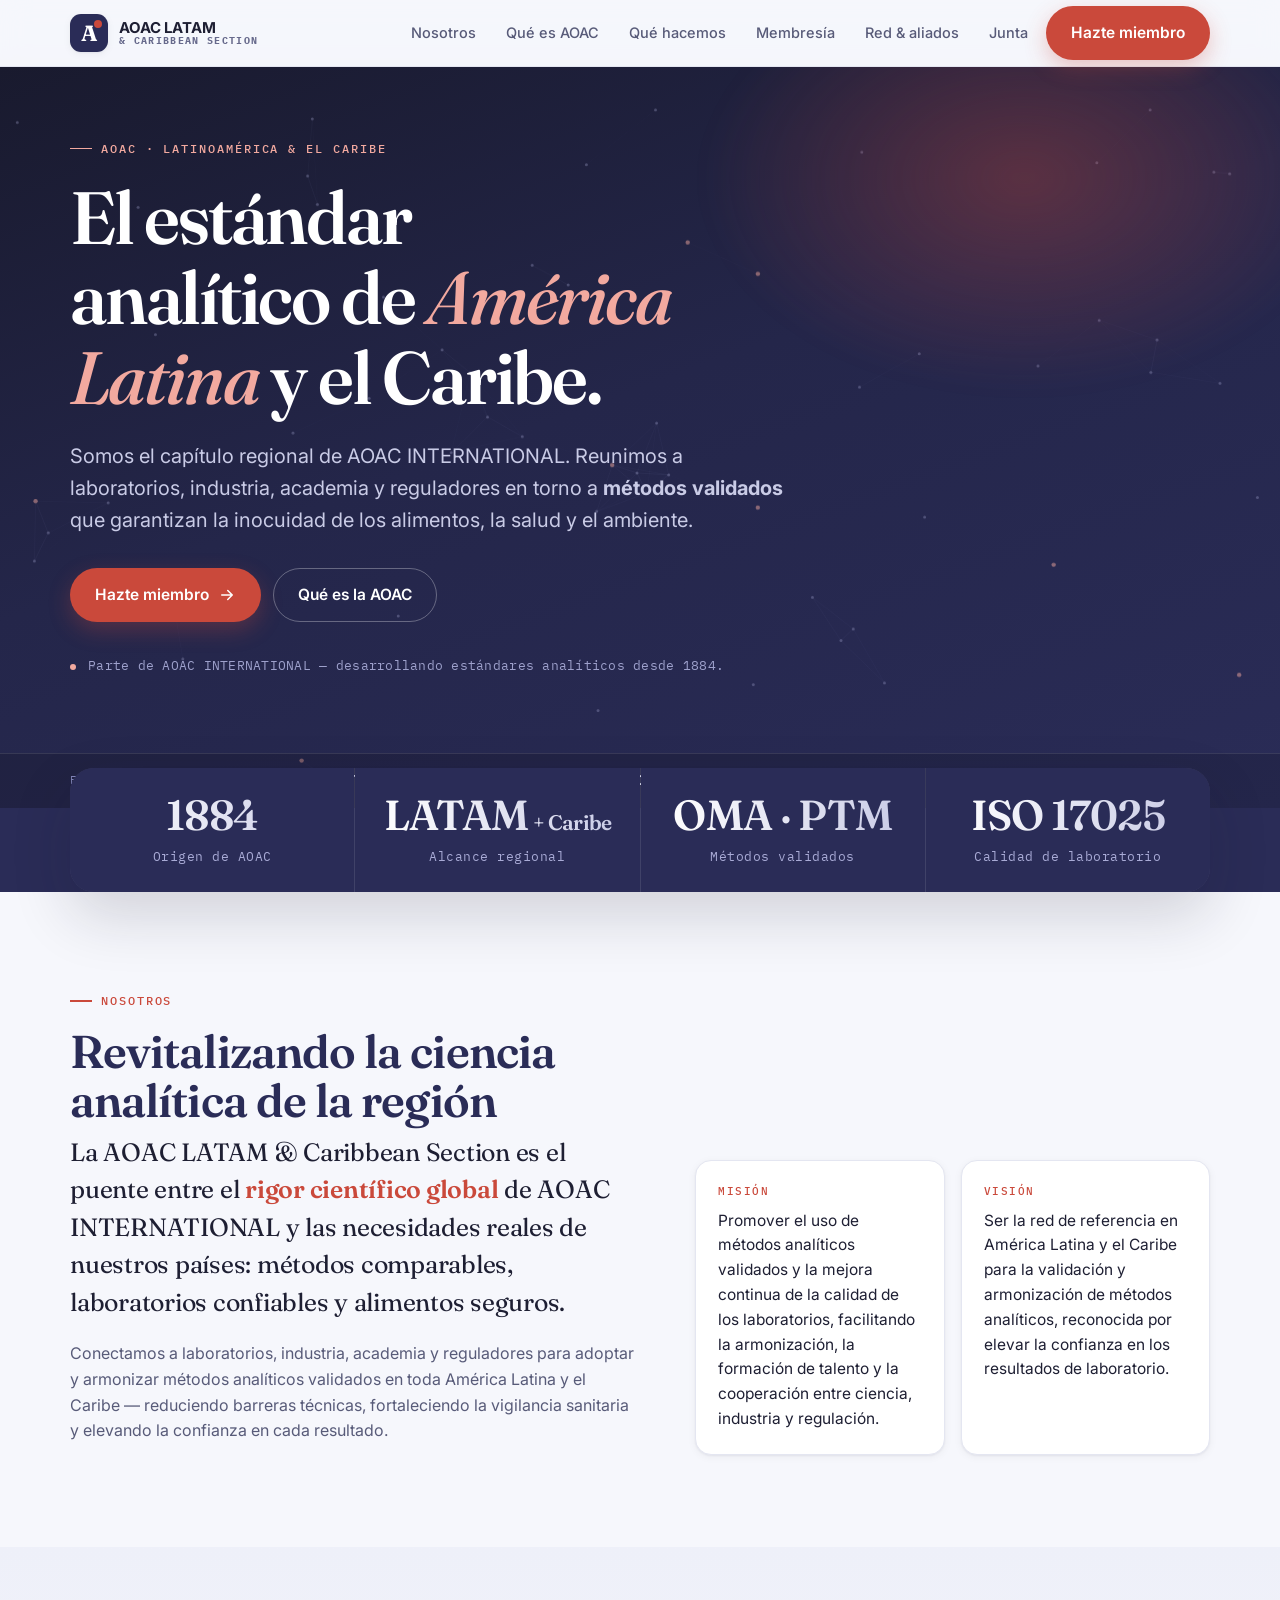
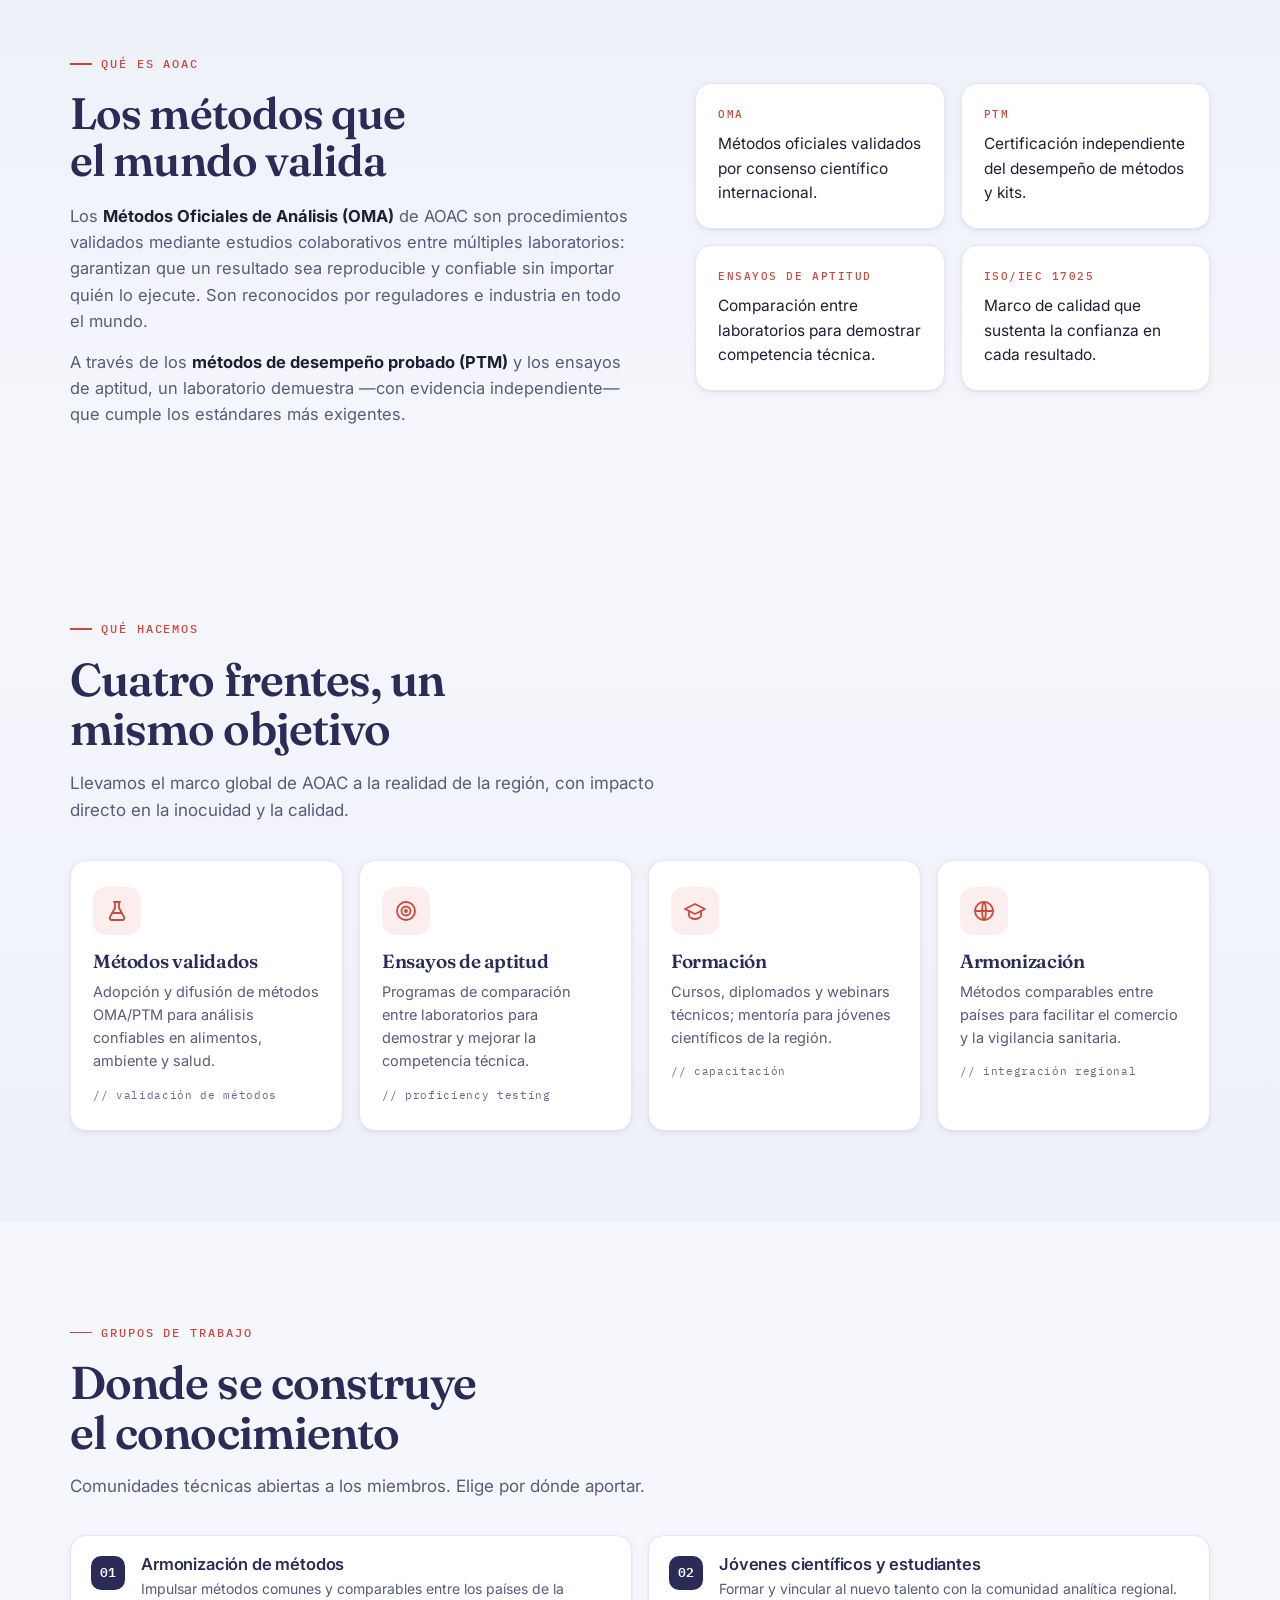
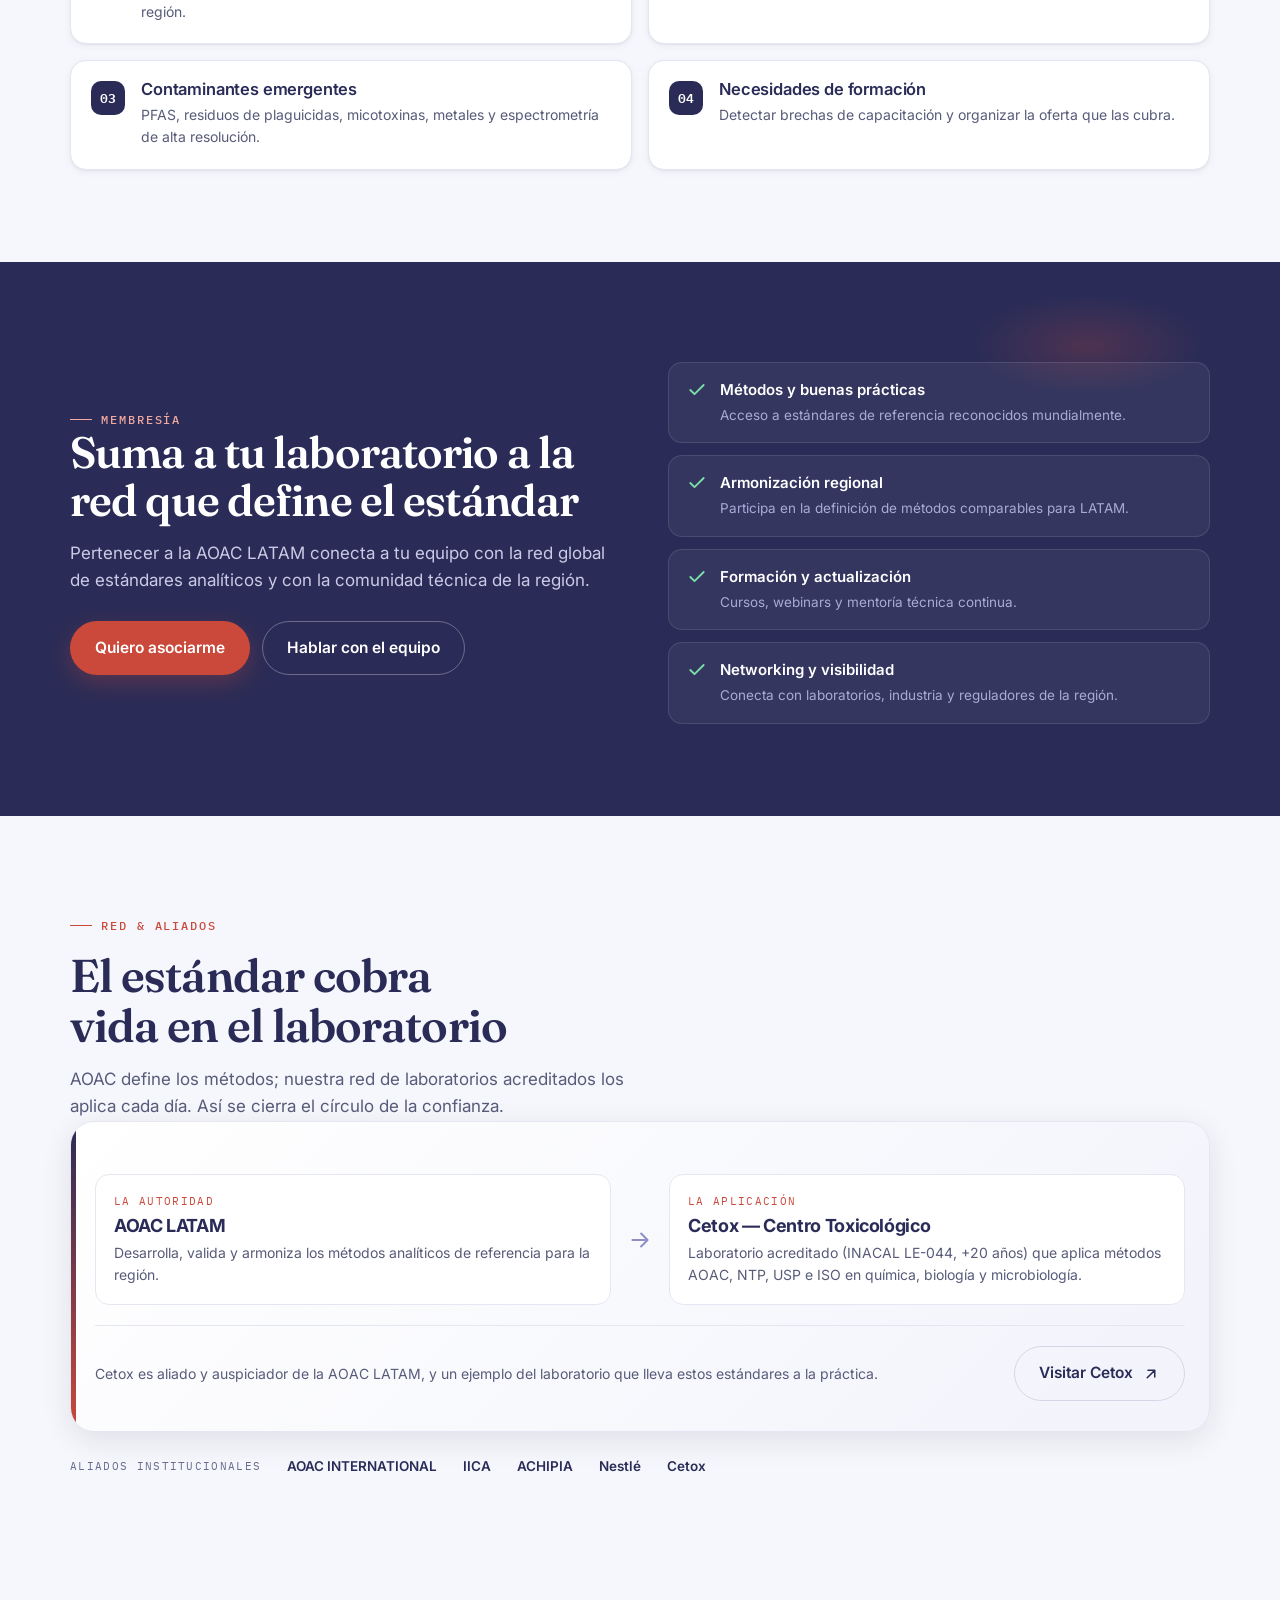
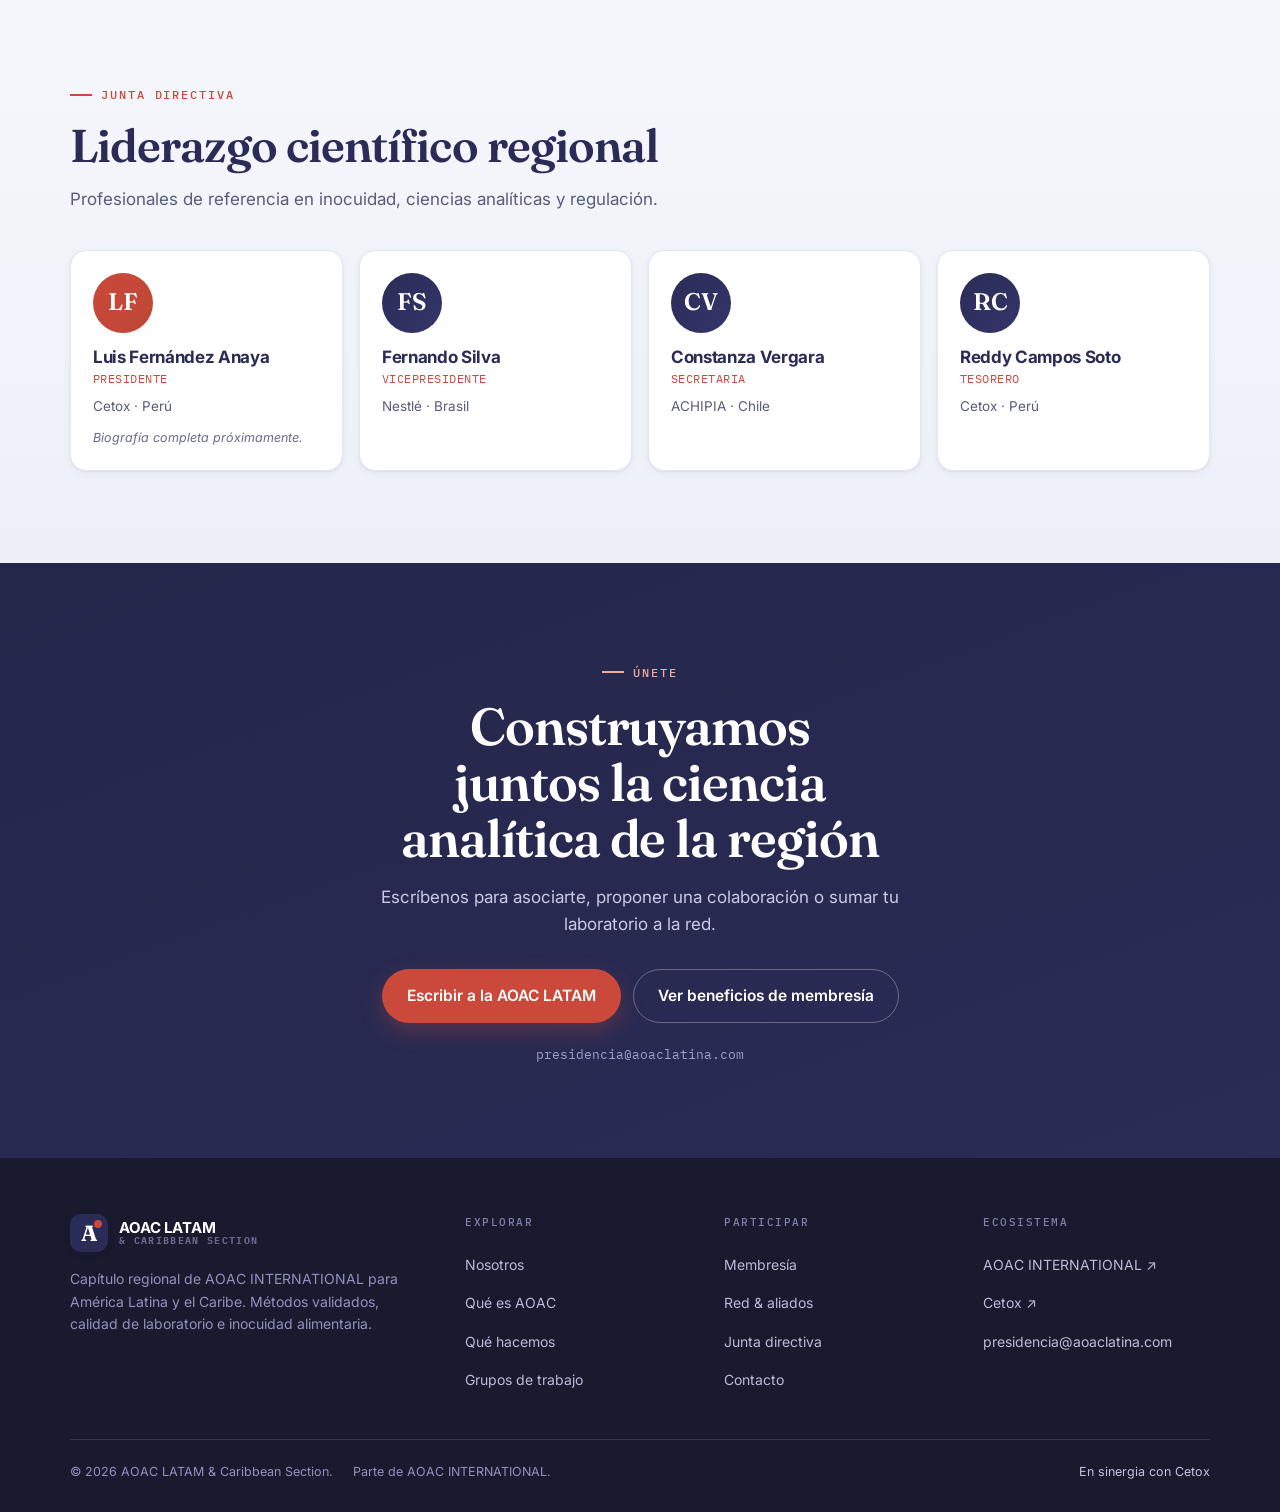
==== commit af7c7425: "A11y UI/UX Pro Max: aria-hidden en iconos, foco visible, contraste AA, reduced-motion, scroll-margin" ====
--- a/index.html
+++ b/index.html
@@ -22,7 +22,7 @@
   :root{
     --navy:#2A2C57; --navy-900:#191A2E; --navy-800:#1E1F33; --navy-700:#33356A; --navy-300:#8E90C4;
     --red:#CA493B; --red-600:#BE4734; --red-50:#FBEEEC;
-    --ink:#1E1F33; --muted:#5C5F7E; --faint:#8A8DA8;
+    --ink:#1E1F33; --muted:#585B79; --faint:#676A8C;
     --bg:#F6F7FC; --bg-2:#EEF0F9; --surface:#FFFFFF; --line:#E4E6F1; --line-2:#D3D6E7;
     --ok:#1F8A5B;
     --shadow-sm:0 1px 2px rgba(25,26,46,.05), 0 2px 8px rgba(25,26,46,.05);
@@ -39,6 +39,8 @@
   @media (prefers-reduced-motion:reduce){html{scroll-behavior:auto}}
   body{margin:0;font-family:var(--f-sans);color:var(--ink);background:var(--bg);line-height:1.6;-webkit-font-smoothing:antialiased;overflow-x:hidden}
   a{color:inherit;text-decoration:none}
+  a:focus-visible,button:focus-visible{outline:3px solid #8E90C4;outline-offset:3px;border-radius:6px}
+  .hero a:focus-visible,.membership a:focus-visible,.final a:focus-visible,footer a:focus-visible{outline-color:#F2A99F}
   img{max-width:100%;display:block}
   h1,h2,h3{font-family:var(--f-serif);font-weight:600;line-height:1.08;letter-spacing:-.02em;margin:0;text-wrap:balance}
   p{margin:0}
@@ -109,7 +111,7 @@
   @media(min-width:720px){.stats .grid{grid-template-columns:repeat(4,1fr)}}
 
   /* ---------- Sections ---------- */
-  section{padding:64px 0}
+  section{padding:64px 0;scroll-margin-top:78px}
   .sec-head{max-width:60ch}
   .sec-head h2{font-size:clamp(28px,5.2vw,46px);margin-top:16px;color:var(--navy)}
   .sec-head p{margin-top:16px;font-size:17px;color:var(--muted)}
@@ -201,15 +203,20 @@
   .foot-col h4{font-family:var(--f-mono);font-size:11px;letter-spacing:.14em;text-transform:uppercase;color:#7d80b0;margin:0 0 14px;font-weight:500}
   .foot-col a{display:block;padding:6px 0;color:#B9BBDA;transition:color .15s}
   .foot-col a:hover{color:#fff}
-  .foot-bottom{margin-top:40px;padding-top:22px;border-top:1px solid rgba(255,255,255,.10);display:flex;flex-wrap:wrap;gap:10px 20px;align-items:center;color:#7d80b0;font-size:12.5px}
-  .foot-bottom a{color:#9092BE}
+  .foot-bottom{margin-top:40px;padding-top:22px;border-top:1px solid rgba(255,255,255,.12);display:flex;flex-wrap:wrap;gap:10px 20px;align-items:center;color:#9092BE;font-size:12.5px}
+  .foot-bottom a{color:#C0C2E4}
+  .foot-col a{min-height:auto;padding:8px 0}
   .foot-bottom .sep{margin-left:auto}
   @media(min-width:760px){.foot-grid{grid-template-columns:1.6fr 1fr 1fr 1fr}}
 
   /* reveal */
   [data-reveal]{opacity:0;transform:translateY(22px);transition:opacity .7s cubic-bezier(.2,.7,.2,1),transform .7s cubic-bezier(.2,.7,.2,1)}
   [data-reveal].in{opacity:1;transform:none}
-  @media (prefers-reduced-motion:reduce){[data-reveal]{opacity:1!important;transform:none!important;transition:none}}
+  @media (prefers-reduced-motion:reduce){
+    [data-reveal]{opacity:1!important;transform:none!important;transition:none}
+    *,*::before,*::after{transition-duration:.001ms!important;animation-duration:.001ms!important;animation-iteration-count:1!important}
+    .btn:hover,.pcard:hover,.wg:hover{transform:none!important}
+  }
 </style>
 </head>
 <body>
@@ -230,7 +237,7 @@
     </nav>
     <a class="btn btn-primary nav-cta" href="#membresia">Hazte miembro</a>
     <button class="burger" id="burger" aria-label="Abrir menú" aria-expanded="false" aria-controls="mobileMenu">
-      <svg viewBox="0 0 24 24" fill="none" stroke="currentColor" stroke-width="2" stroke-linecap="round"><path d="M4 7h16M4 12h16M4 17h16"/></svg>
+      <svg aria-hidden="true" viewBox="0 0 24 24" fill="none" stroke="currentColor" stroke-width="2" stroke-linecap="round"><path d="M4 7h16M4 12h16M4 17h16"/></svg>
     </button>
   </div>
   <nav class="mobile-menu" id="mobileMenu" aria-label="Menú móvil">
@@ -256,7 +263,7 @@
       <p class="lead">Somos el capítulo regional de AOAC INTERNATIONAL. Reunimos a laboratorios, industria, academia y reguladores en torno a <strong>métodos validados</strong> que garantizan la inocuidad de los alimentos, la salud y el ambiente.</p>
       <div class="cta-row">
         <a class="btn btn-primary" href="#membresia">Hazte miembro
-          <svg viewBox="0 0 24 24" fill="none" stroke="currentColor" stroke-width="2" stroke-linecap="round" stroke-linejoin="round"><path d="M5 12h14M13 6l6 6-6 6"/></svg>
+          <svg aria-hidden="true" viewBox="0 0 24 24" fill="none" stroke="currentColor" stroke-width="2" stroke-linecap="round" stroke-linejoin="round"><path d="M5 12h14M13 6l6 6-6 6"/></svg>
         </a>
         <a class="btn btn-ghost on-dark" href="#que-es">Qué es la AOAC</a>
       </div>
@@ -332,25 +339,25 @@
       </div>
       <div class="cards">
         <div class="pcard" data-reveal>
-          <div class="ic"><svg viewBox="0 0 24 24" fill="none" stroke="currentColor" stroke-width="1.8" stroke-linecap="round" stroke-linejoin="round"><path d="M9 3h6M10 3v6L5 18a2 2 0 0 0 2 3h10a2 2 0 0 0 2-3l-5-9V3"/><path d="M7.5 14h9"/></svg></div>
+          <div class="ic"><svg aria-hidden="true" viewBox="0 0 24 24" fill="none" stroke="currentColor" stroke-width="1.8" stroke-linecap="round" stroke-linejoin="round"><path d="M9 3h6M10 3v6L5 18a2 2 0 0 0 2 3h10a2 2 0 0 0 2-3l-5-9V3"/><path d="M7.5 14h9"/></svg></div>
           <h3>Métodos validados</h3>
           <p>Adopción y difusión de métodos OMA/PTM para análisis confiables en alimentos, ambiente y salud.</p>
           <div class="tag">// validación de métodos</div>
         </div>
         <div class="pcard" data-reveal>
-          <div class="ic"><svg viewBox="0 0 24 24" fill="none" stroke="currentColor" stroke-width="1.8" stroke-linecap="round" stroke-linejoin="round"><circle cx="12" cy="12" r="9"/><circle cx="12" cy="12" r="4.5"/><circle cx="12" cy="12" r="1"/></svg></div>
+          <div class="ic"><svg aria-hidden="true" viewBox="0 0 24 24" fill="none" stroke="currentColor" stroke-width="1.8" stroke-linecap="round" stroke-linejoin="round"><circle cx="12" cy="12" r="9"/><circle cx="12" cy="12" r="4.5"/><circle cx="12" cy="12" r="1"/></svg></div>
           <h3>Ensayos de aptitud</h3>
           <p>Programas de comparación entre laboratorios para demostrar y mejorar la competencia técnica.</p>
           <div class="tag">// proficiency testing</div>
         </div>
         <div class="pcard" data-reveal>
-          <div class="ic"><svg viewBox="0 0 24 24" fill="none" stroke="currentColor" stroke-width="1.8" stroke-linecap="round" stroke-linejoin="round"><path d="M22 10 12 5 2 10l10 5 10-5Z"/><path d="M6 12v5c0 1 3 3 6 3s6-2 6-3v-5"/></svg></div>
+          <div class="ic"><svg aria-hidden="true" viewBox="0 0 24 24" fill="none" stroke="currentColor" stroke-width="1.8" stroke-linecap="round" stroke-linejoin="round"><path d="M22 10 12 5 2 10l10 5 10-5Z"/><path d="M6 12v5c0 1 3 3 6 3s6-2 6-3v-5"/></svg></div>
           <h3>Formación</h3>
           <p>Cursos, diplomados y webinars técnicos; mentoría para jóvenes científicos de la región.</p>
           <div class="tag">// capacitación</div>
         </div>
         <div class="pcard" data-reveal>
-          <div class="ic"><svg viewBox="0 0 24 24" fill="none" stroke="currentColor" stroke-width="1.8" stroke-linecap="round" stroke-linejoin="round"><circle cx="12" cy="12" r="9"/><path d="M3 12h18M12 3c2.5 2.7 2.5 15.3 0 18M12 3c-2.5 2.7-2.5 15.3 0 18"/></svg></div>
+          <div class="ic"><svg aria-hidden="true" viewBox="0 0 24 24" fill="none" stroke="currentColor" stroke-width="1.8" stroke-linecap="round" stroke-linejoin="round"><circle cx="12" cy="12" r="9"/><path d="M3 12h18M12 3c2.5 2.7 2.5 15.3 0 18M12 3c-2.5 2.7-2.5 15.3 0 18"/></svg></div>
           <h3>Armonización</h3>
           <p>Métodos comparables entre países para facilitar el comercio y la vigilancia sanitaria.</p>
           <div class="tag">// integración regional</div>
@@ -390,10 +397,10 @@
           </div>
         </div>
         <div class="benefits" data-reveal>
-          <div class="benefit"><svg viewBox="0 0 24 24" fill="none" stroke="currentColor" stroke-width="2.2" stroke-linecap="round" stroke-linejoin="round"><path d="M20 6 9 17l-5-5"/></svg><div><b>Métodos y buenas prácticas</b><span>Acceso a estándares de referencia reconocidos mundialmente.</span></div></div>
-          <div class="benefit"><svg viewBox="0 0 24 24" fill="none" stroke="currentColor" stroke-width="2.2" stroke-linecap="round" stroke-linejoin="round"><path d="M20 6 9 17l-5-5"/></svg><div><b>Armonización regional</b><span>Participa en la definición de métodos comparables para LATAM.</span></div></div>
-          <div class="benefit"><svg viewBox="0 0 24 24" fill="none" stroke="currentColor" stroke-width="2.2" stroke-linecap="round" stroke-linejoin="round"><path d="M20 6 9 17l-5-5"/></svg><div><b>Formación y actualización</b><span>Cursos, webinars y mentoría técnica continua.</span></div></div>
-          <div class="benefit"><svg viewBox="0 0 24 24" fill="none" stroke="currentColor" stroke-width="2.2" stroke-linecap="round" stroke-linejoin="round"><path d="M20 6 9 17l-5-5"/></svg><div><b>Networking y visibilidad</b><span>Conecta con laboratorios, industria y reguladores de la región.</span></div></div>
+          <div class="benefit"><svg aria-hidden="true" viewBox="0 0 24 24" fill="none" stroke="currentColor" stroke-width="2.2" stroke-linecap="round" stroke-linejoin="round"><path d="M20 6 9 17l-5-5"/></svg><div><b>Métodos y buenas prácticas</b><span>Acceso a estándares de referencia reconocidos mundialmente.</span></div></div>
+          <div class="benefit"><svg aria-hidden="true" viewBox="0 0 24 24" fill="none" stroke="currentColor" stroke-width="2.2" stroke-linecap="round" stroke-linejoin="round"><path d="M20 6 9 17l-5-5"/></svg><div><b>Armonización regional</b><span>Participa en la definición de métodos comparables para LATAM.</span></div></div>
+          <div class="benefit"><svg aria-hidden="true" viewBox="0 0 24 24" fill="none" stroke="currentColor" stroke-width="2.2" stroke-linecap="round" stroke-linejoin="round"><path d="M20 6 9 17l-5-5"/></svg><div><b>Formación y actualización</b><span>Cursos, webinars y mentoría técnica continua.</span></div></div>
+          <div class="benefit"><svg aria-hidden="true" viewBox="0 0 24 24" fill="none" stroke="currentColor" stroke-width="2.2" stroke-linecap="round" stroke-linejoin="round"><path d="M20 6 9 17l-5-5"/></svg><div><b>Networking y visibilidad</b><span>Conecta con laboratorios, industria y reguladores de la región.</span></div></div>
         </div>
       </div>
     </div>
@@ -414,7 +421,7 @@
             <h3>AOAC LATAM</h3>
             <p>Desarrolla, valida y armoniza los métodos analíticos de referencia para la región.</p>
           </div>
-          <div class="arrow"><svg viewBox="0 0 24 24" fill="none" stroke="currentColor" stroke-width="1.8" stroke-linecap="round" stroke-linejoin="round"><path d="M5 12h14M13 6l6 6-6 6"/></svg></div>
+          <div class="arrow"><svg aria-hidden="true" viewBox="0 0 24 24" fill="none" stroke="currentColor" stroke-width="1.8" stroke-linecap="round" stroke-linejoin="round"><path d="M5 12h14M13 6l6 6-6 6"/></svg></div>
           <div class="node">
             <div class="k">La aplicación</div>
             <h3>Cetox — Centro Toxicológico</h3>
@@ -424,7 +431,7 @@
         <div class="cetox-cta">
           <p>Cetox es aliado y auspiciador de la AOAC LATAM, y un ejemplo del laboratorio que lleva estos estándares a la práctica.</p>
           <a class="btn btn-ghost" href="https://cetox.com.pe" target="_blank" rel="noopener">Visitar Cetox
-            <svg viewBox="0 0 24 24" fill="none" stroke="currentColor" stroke-width="2" stroke-linecap="round" stroke-linejoin="round"><path d="M7 17 17 7M8 7h9v9"/></svg>
+            <svg aria-hidden="true" viewBox="0 0 24 24" fill="none" stroke="currentColor" stroke-width="2" stroke-linecap="round" stroke-linejoin="round"><path d="M7 17 17 7M8 7h9v9"/></svg>
           </a>
         </div>
       </div>
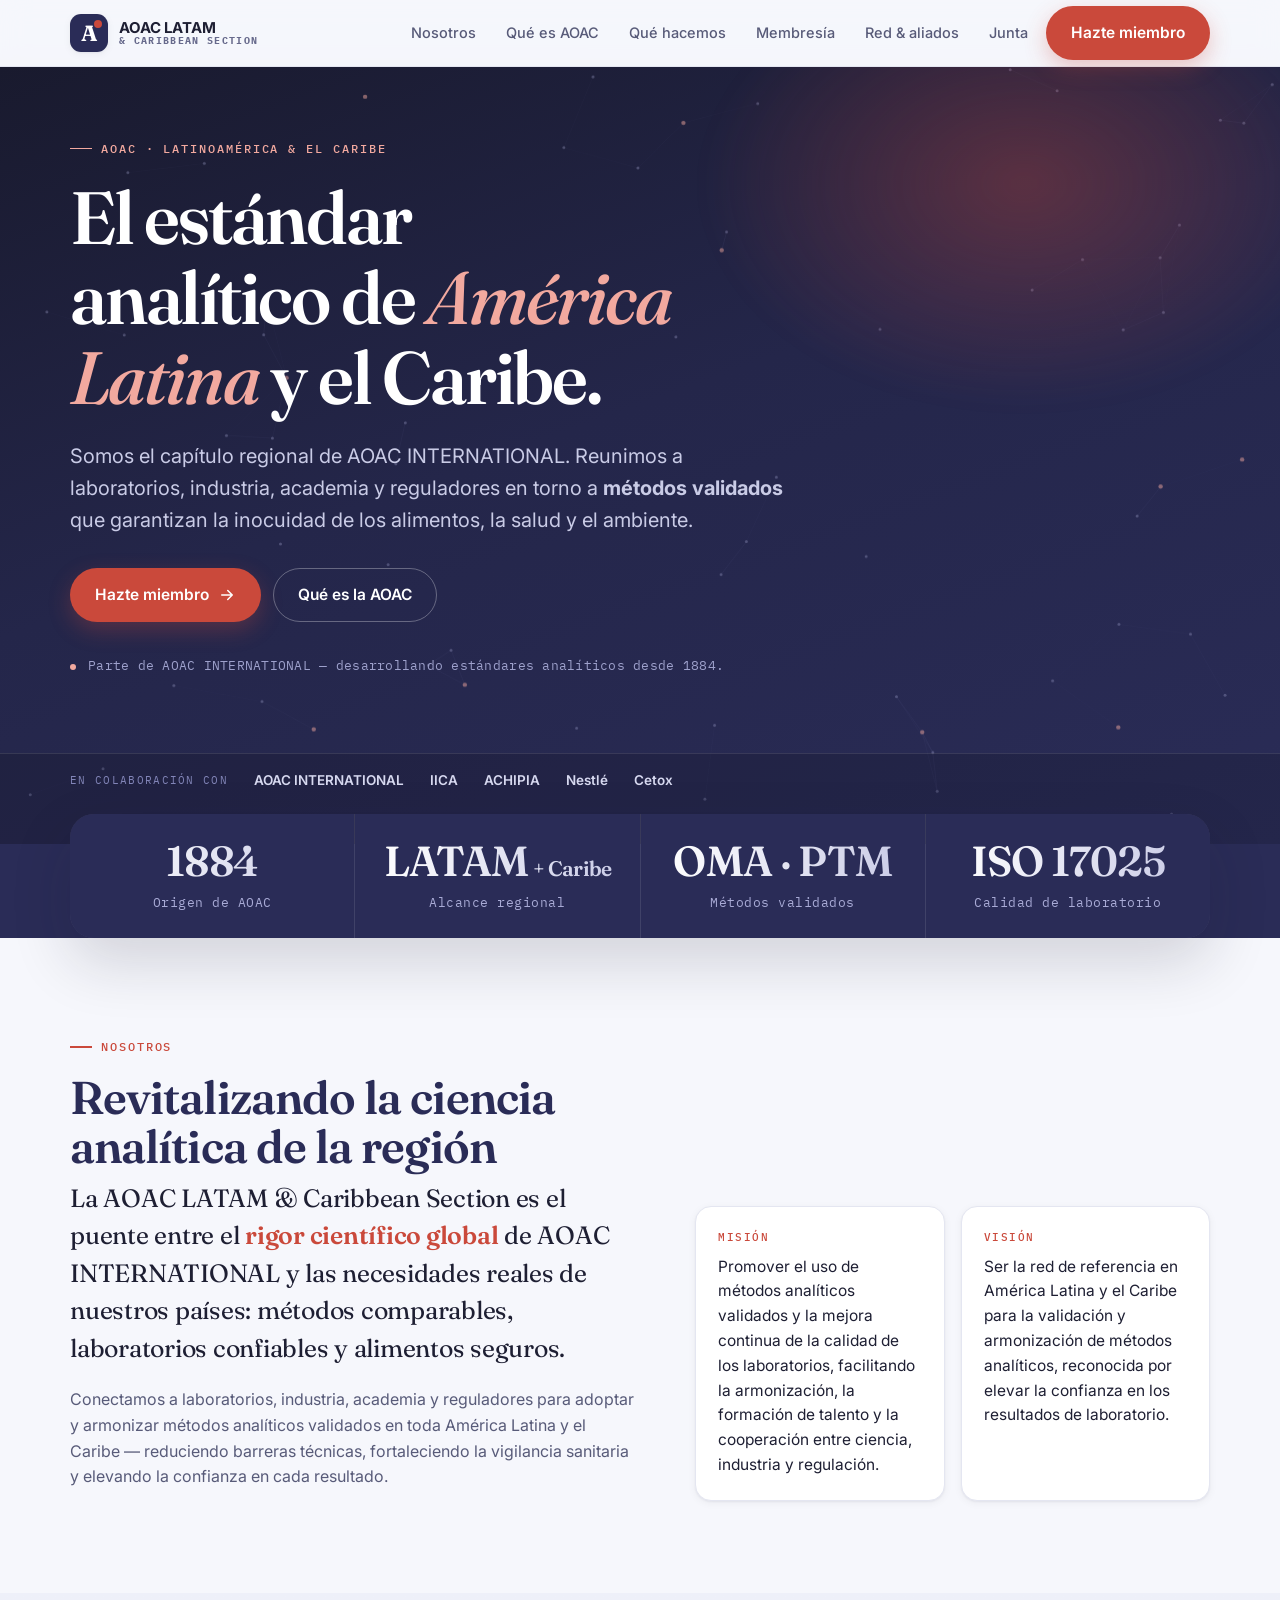
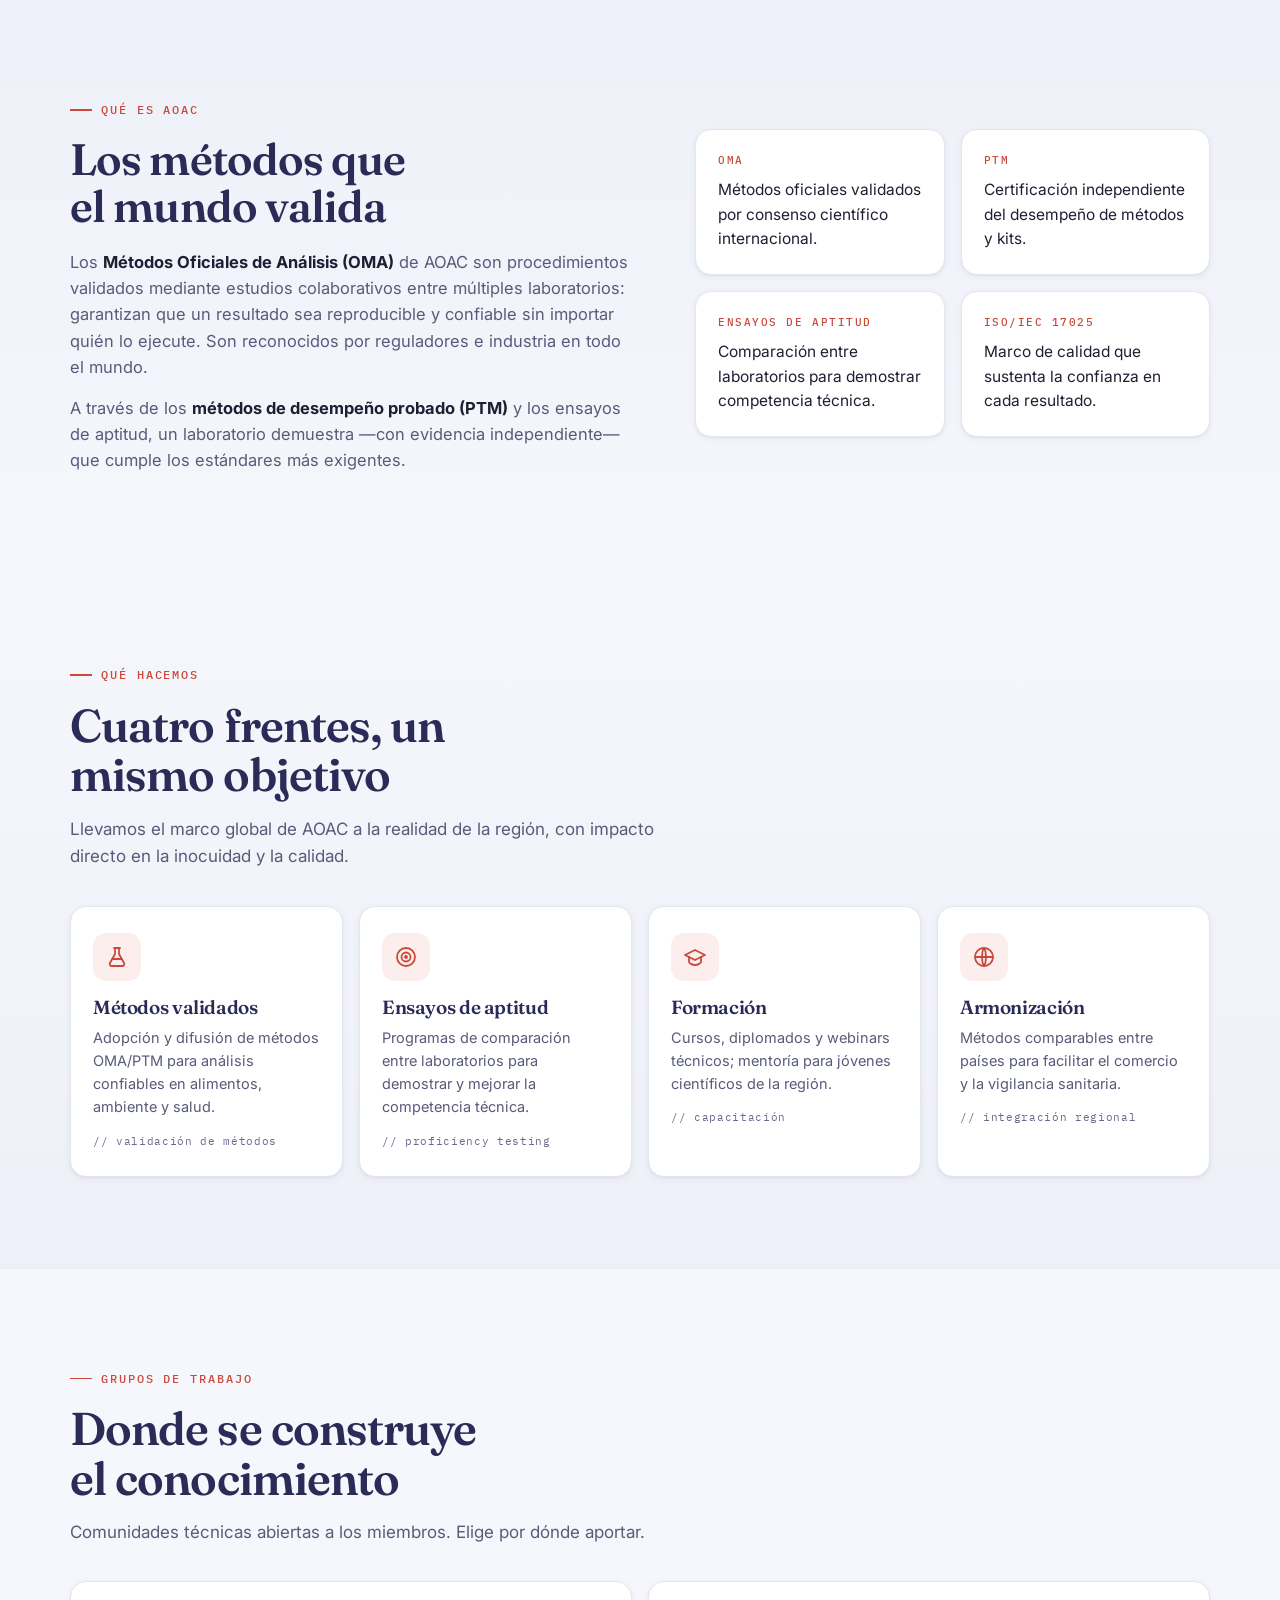
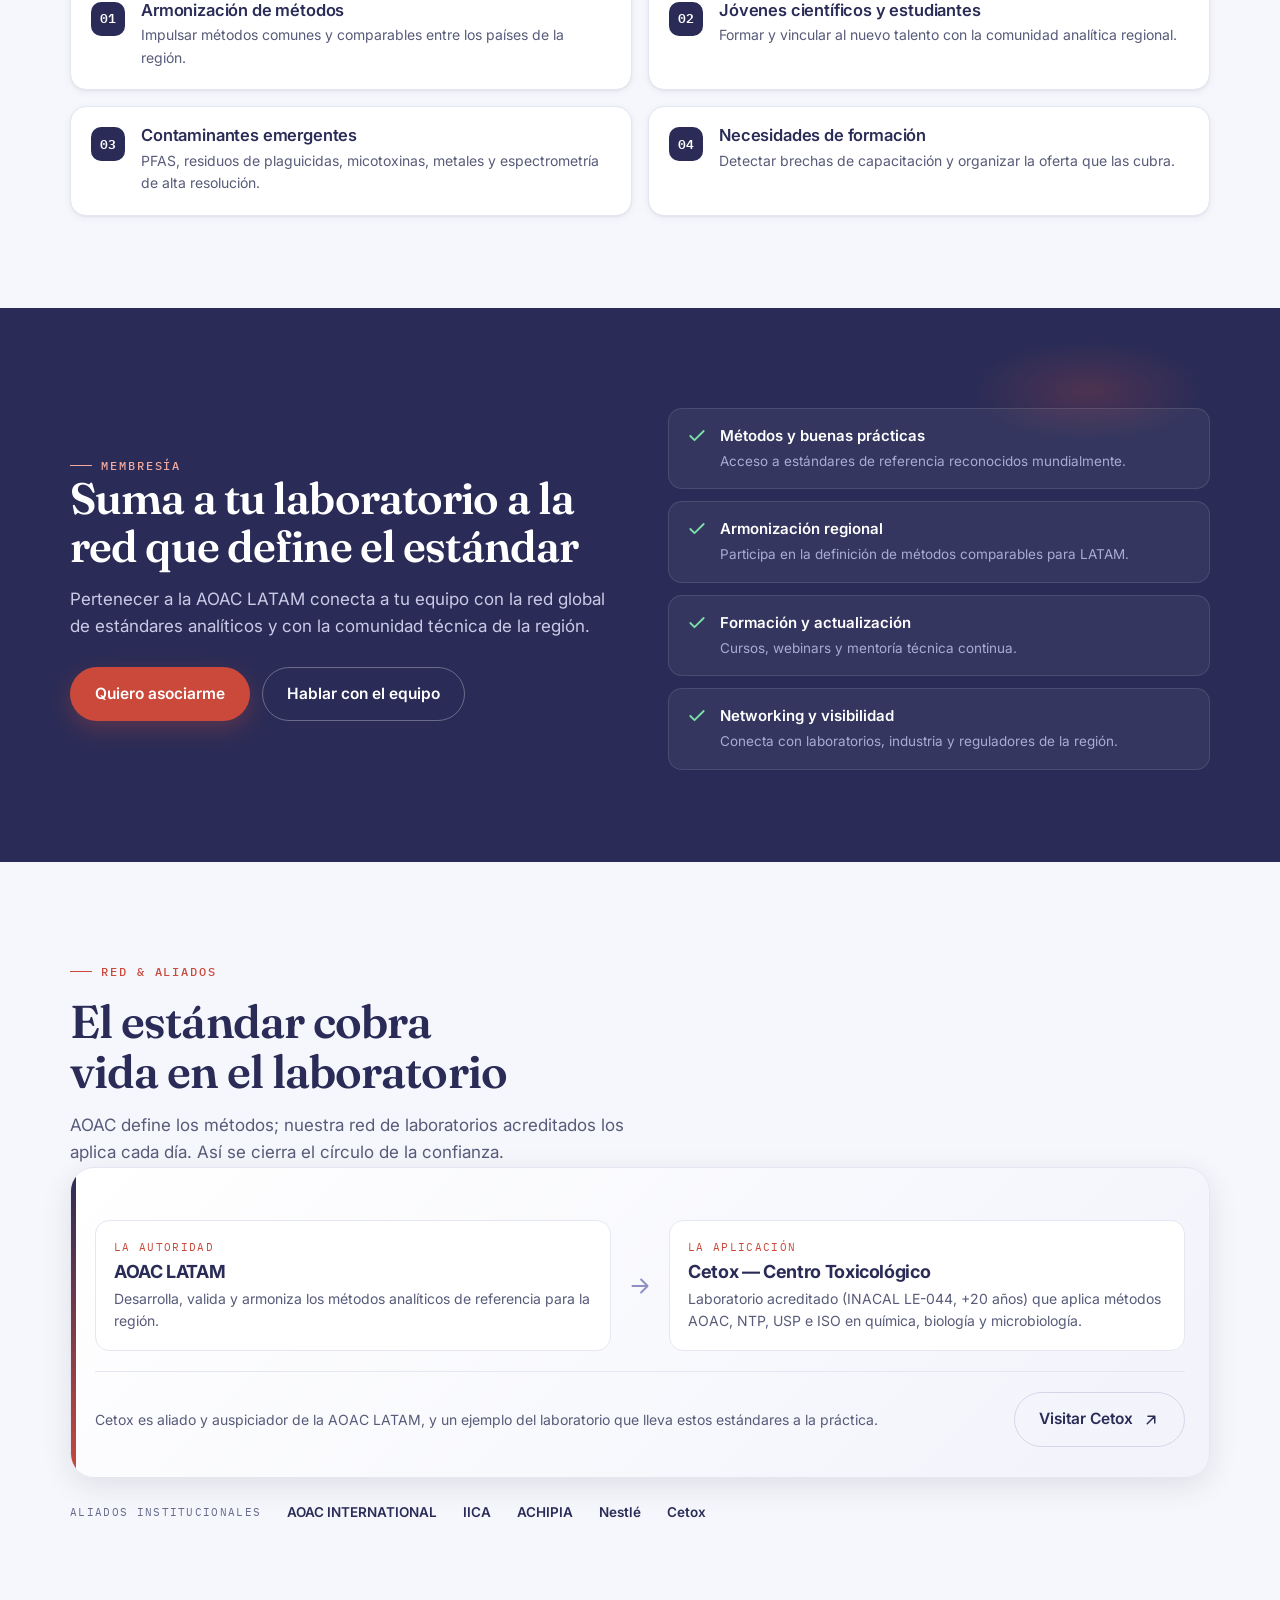
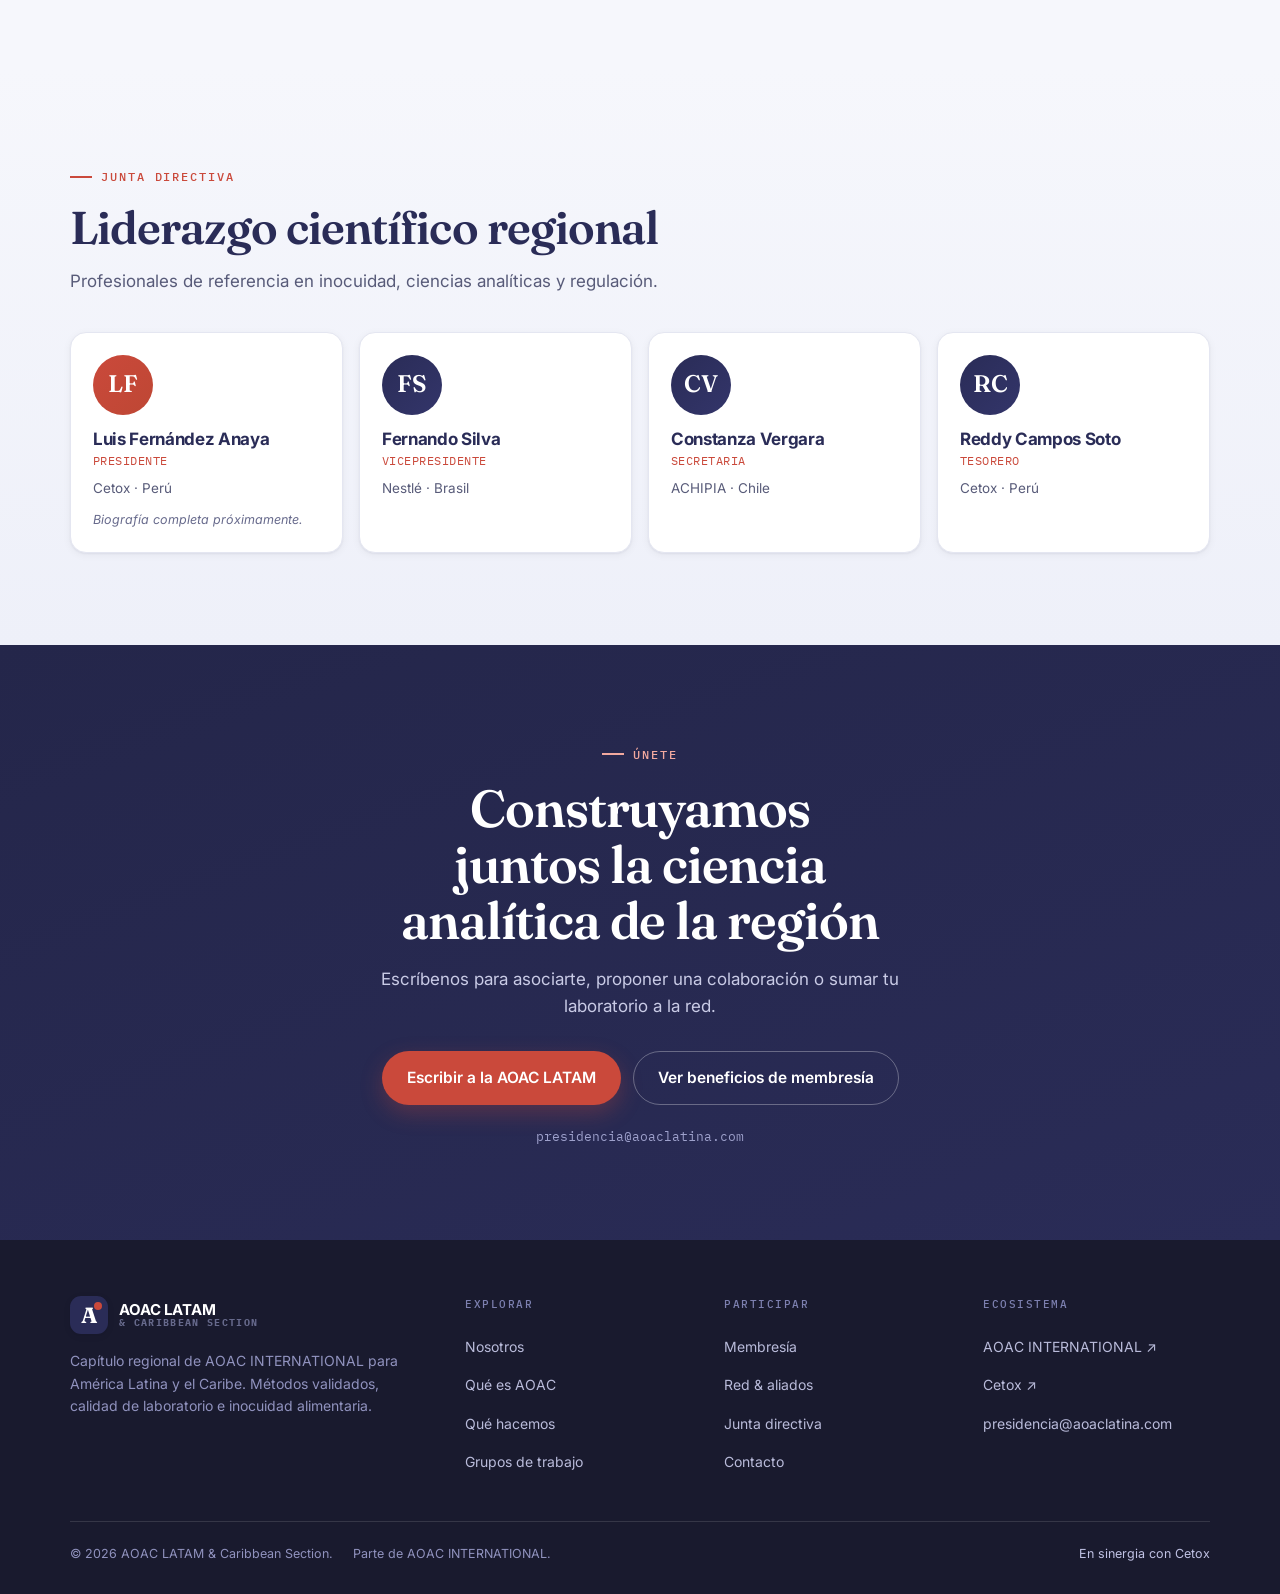
==== commit b1ea8aa9: "Pulido: separacion barra de aliados / stats en movil" ====
--- a/index.html
+++ b/index.html
@@ -98,13 +98,13 @@
   .hero .trust{margin-top:34px;display:flex;align-items:center;gap:12px;font-size:13px;color:#9EA1CC;font-family:var(--f-mono);letter-spacing:.02em}
   .hero .trust .dot{width:6px;height:6px;border-radius:50%;background:#F2A99F;flex:none}
   .brandbar{position:relative;z-index:2;border-top:1px solid rgba(255,255,255,.10);background:rgba(0,0,0,.14)}
-  .brandbar .wrap{display:flex;flex-wrap:wrap;align-items:center;gap:14px 26px;padding:16px 20px}
+  .brandbar .wrap{display:flex;flex-wrap:wrap;align-items:center;gap:14px 26px;padding:16px 20px 52px}
   .brandbar span{font-family:var(--f-mono);font-size:11px;letter-spacing:.12em;text-transform:uppercase;color:#8285B8}
   .brandbar b{font-weight:600;color:#D7D9F0;font-size:13.5px;font-family:var(--f-sans);letter-spacing:0}
 
   /* ---------- Stats ---------- */
   .stats{background:var(--navy);color:#fff}
-  .stats .grid{display:grid;grid-template-columns:1fr 1fr;gap:1px;background:rgba(255,255,255,.10);border-radius:var(--r-lg);overflow:hidden;margin:-40px 0 0;box-shadow:var(--shadow-lg);position:relative;z-index:5}
+  .stats .grid{display:grid;grid-template-columns:1fr 1fr;gap:1px;background:rgba(255,255,255,.10);border-radius:var(--r-lg);overflow:hidden;margin:-30px 0 0;box-shadow:var(--shadow-lg);position:relative;z-index:5}
   .stat{background:var(--navy);padding:26px 20px;text-align:center}
   .stat .n{font-family:var(--f-serif);font-size:clamp(30px,7vw,42px);font-weight:600;letter-spacing:-.02em;line-height:1;background:linear-gradient(90deg,#fff,#C9CBE6);-webkit-background-clip:text;background-clip:text;-webkit-text-fill-color:transparent}
   .stat .l{margin-top:10px;font-size:12.5px;color:#A9ABD6;font-family:var(--f-mono);letter-spacing:.04em}
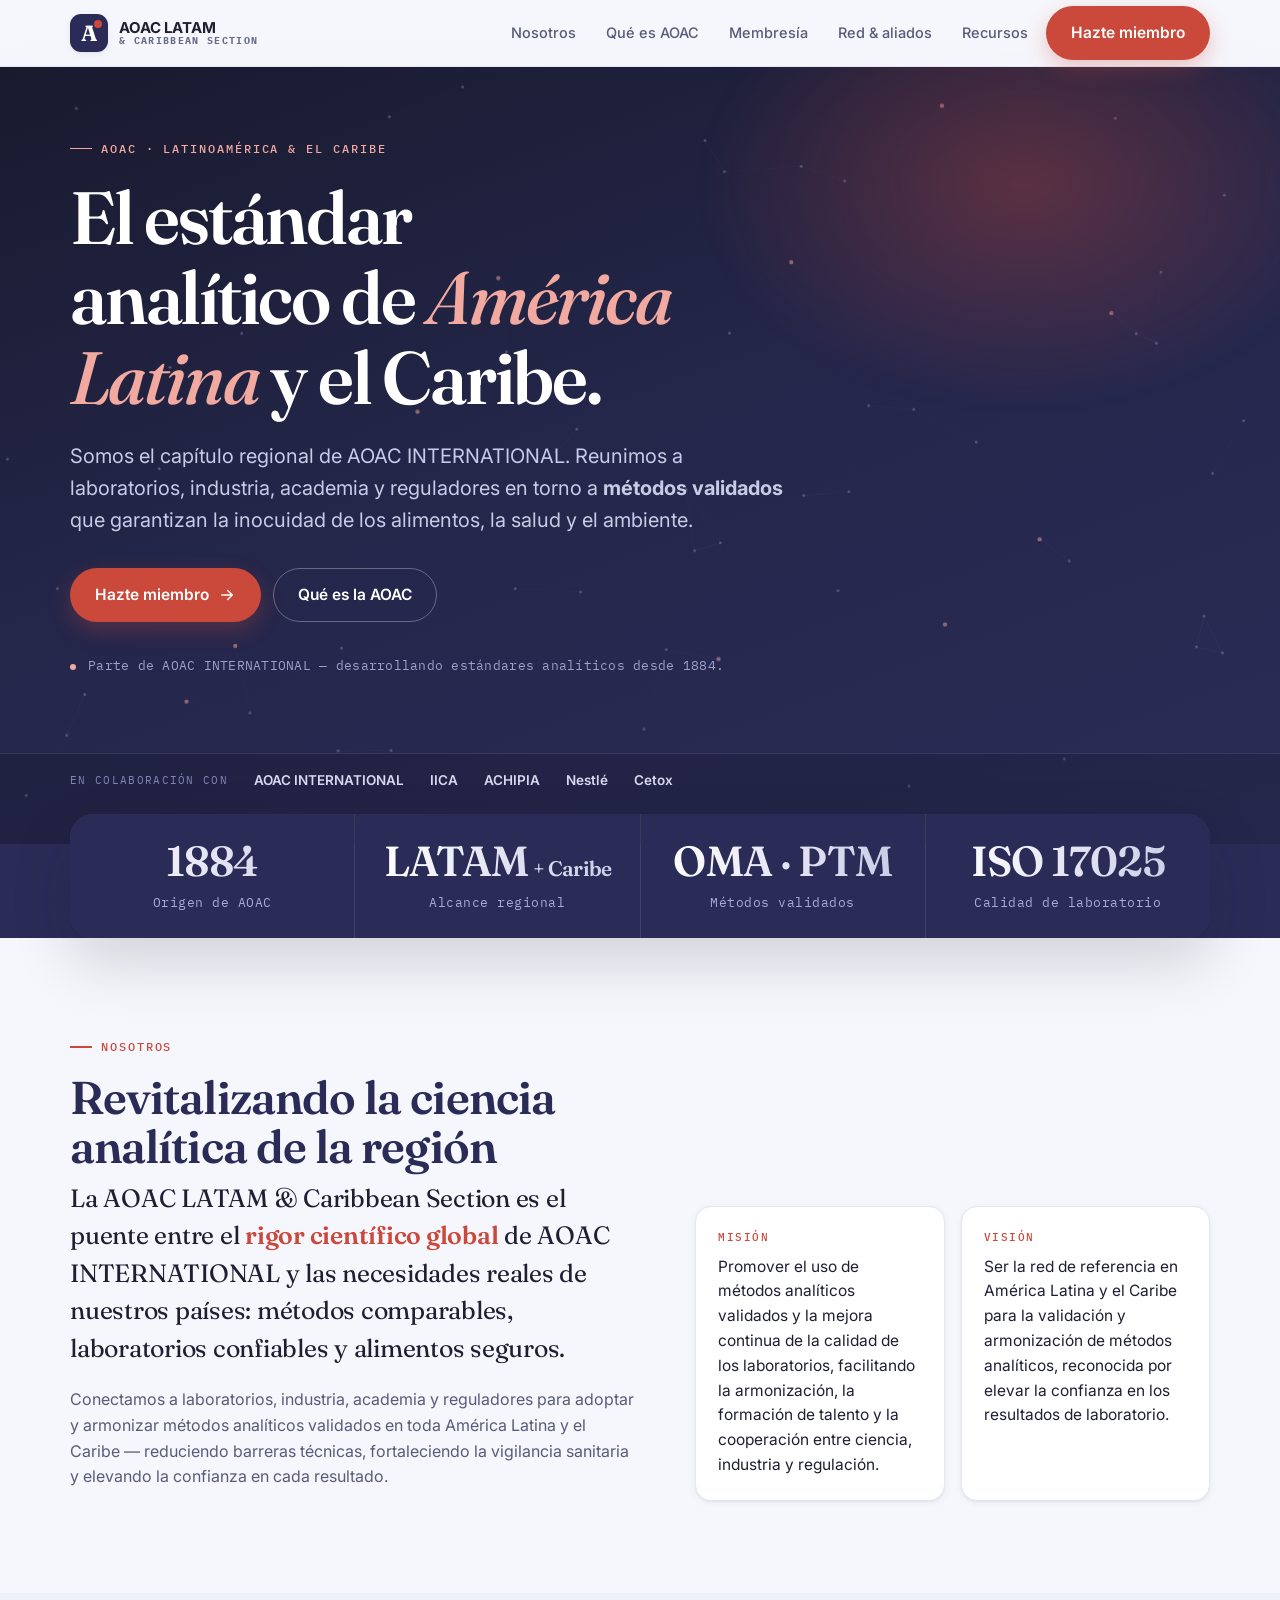
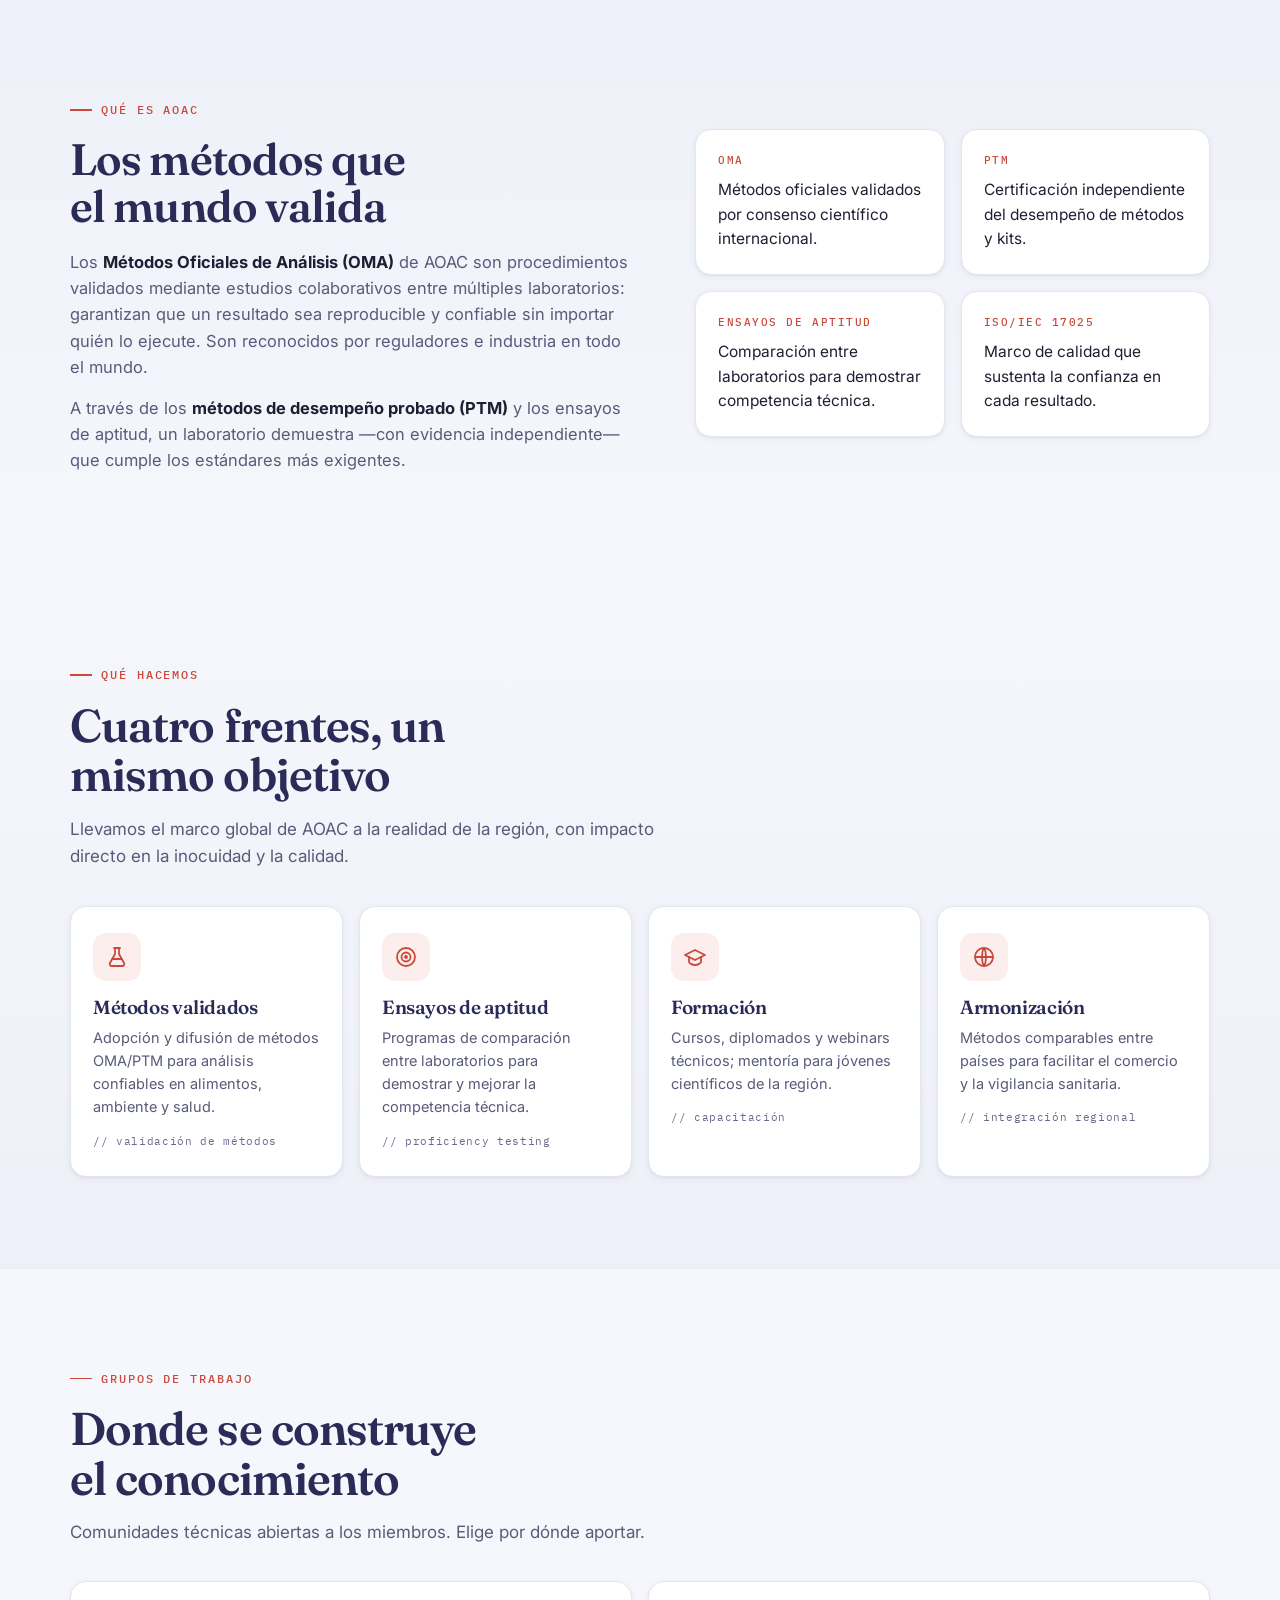
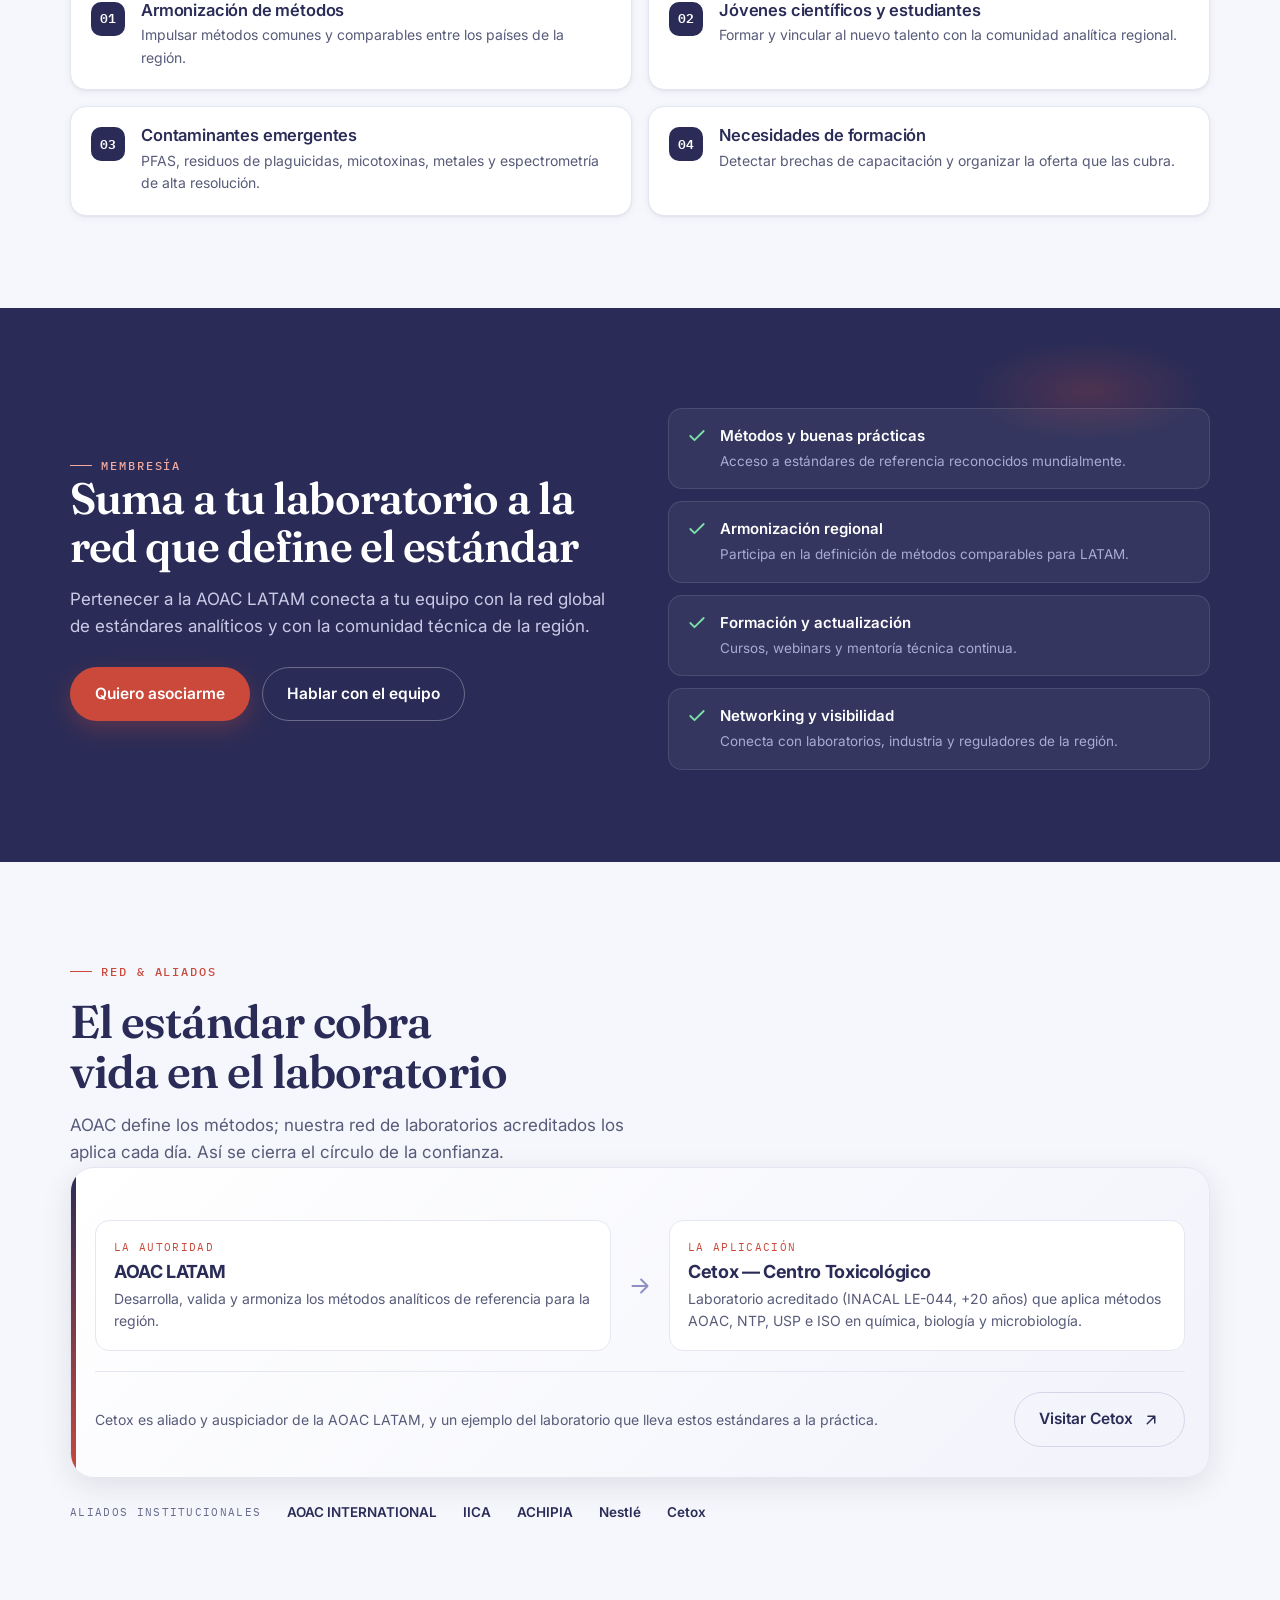
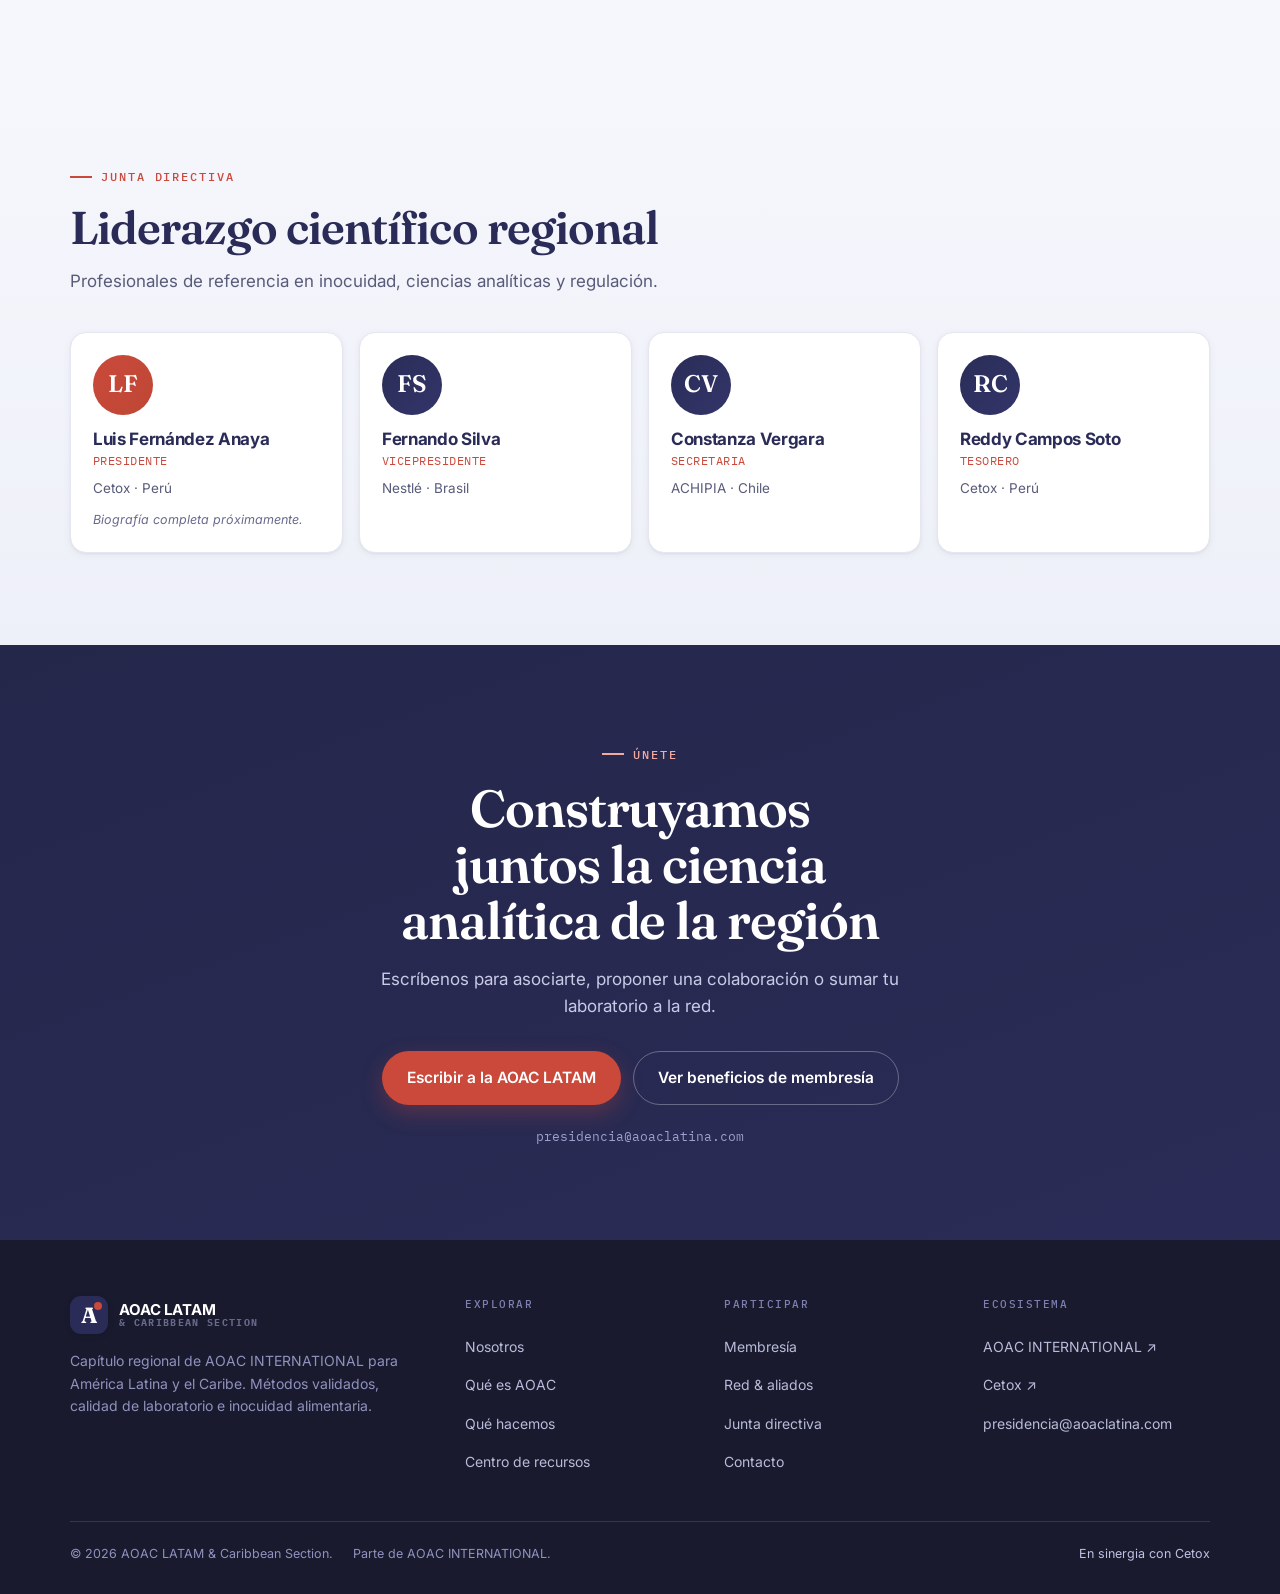
==== commit 89ad231c: "Centro de recursos (blog SEO): hub + 5 articulos pilar, CSS/JS compartido, sitemap, robots, enlaces" ====
--- a/index.html
+++ b/index.html
@@ -230,10 +230,9 @@
     <nav class="nav-links" aria-label="Principal">
       <a href="#nosotros">Nosotros</a>
       <a href="#que-es">Qué es AOAC</a>
-      <a href="#hacemos">Qué hacemos</a>
       <a href="#membresia">Membresía</a>
       <a href="#red">Red &amp; aliados</a>
-      <a href="#junta">Junta</a>
+      <a href="recursos/">Recursos</a>
     </nav>
     <a class="btn btn-primary nav-cta" href="#membresia">Hazte miembro</a>
     <button class="burger" id="burger" aria-label="Abrir menú" aria-expanded="false" aria-controls="mobileMenu">
@@ -248,6 +247,7 @@
     <a href="#membresia">Membresía</a>
     <a href="#red">Red &amp; aliados</a>
     <a href="#junta">Junta directiva</a>
+    <a href="recursos/">Recursos</a>
     <a class="btn btn-primary" href="#membresia">Hazte miembro</a>
   </nav>
 </header>
@@ -513,7 +513,7 @@
         <a href="#nosotros">Nosotros</a>
         <a href="#que-es">Qué es AOAC</a>
         <a href="#hacemos">Qué hacemos</a>
-        <a href="#grupos">Grupos de trabajo</a>
+        <a href="recursos/">Centro de recursos</a>
       </div>
       <div class="foot-col">
         <h4>Participar</h4>
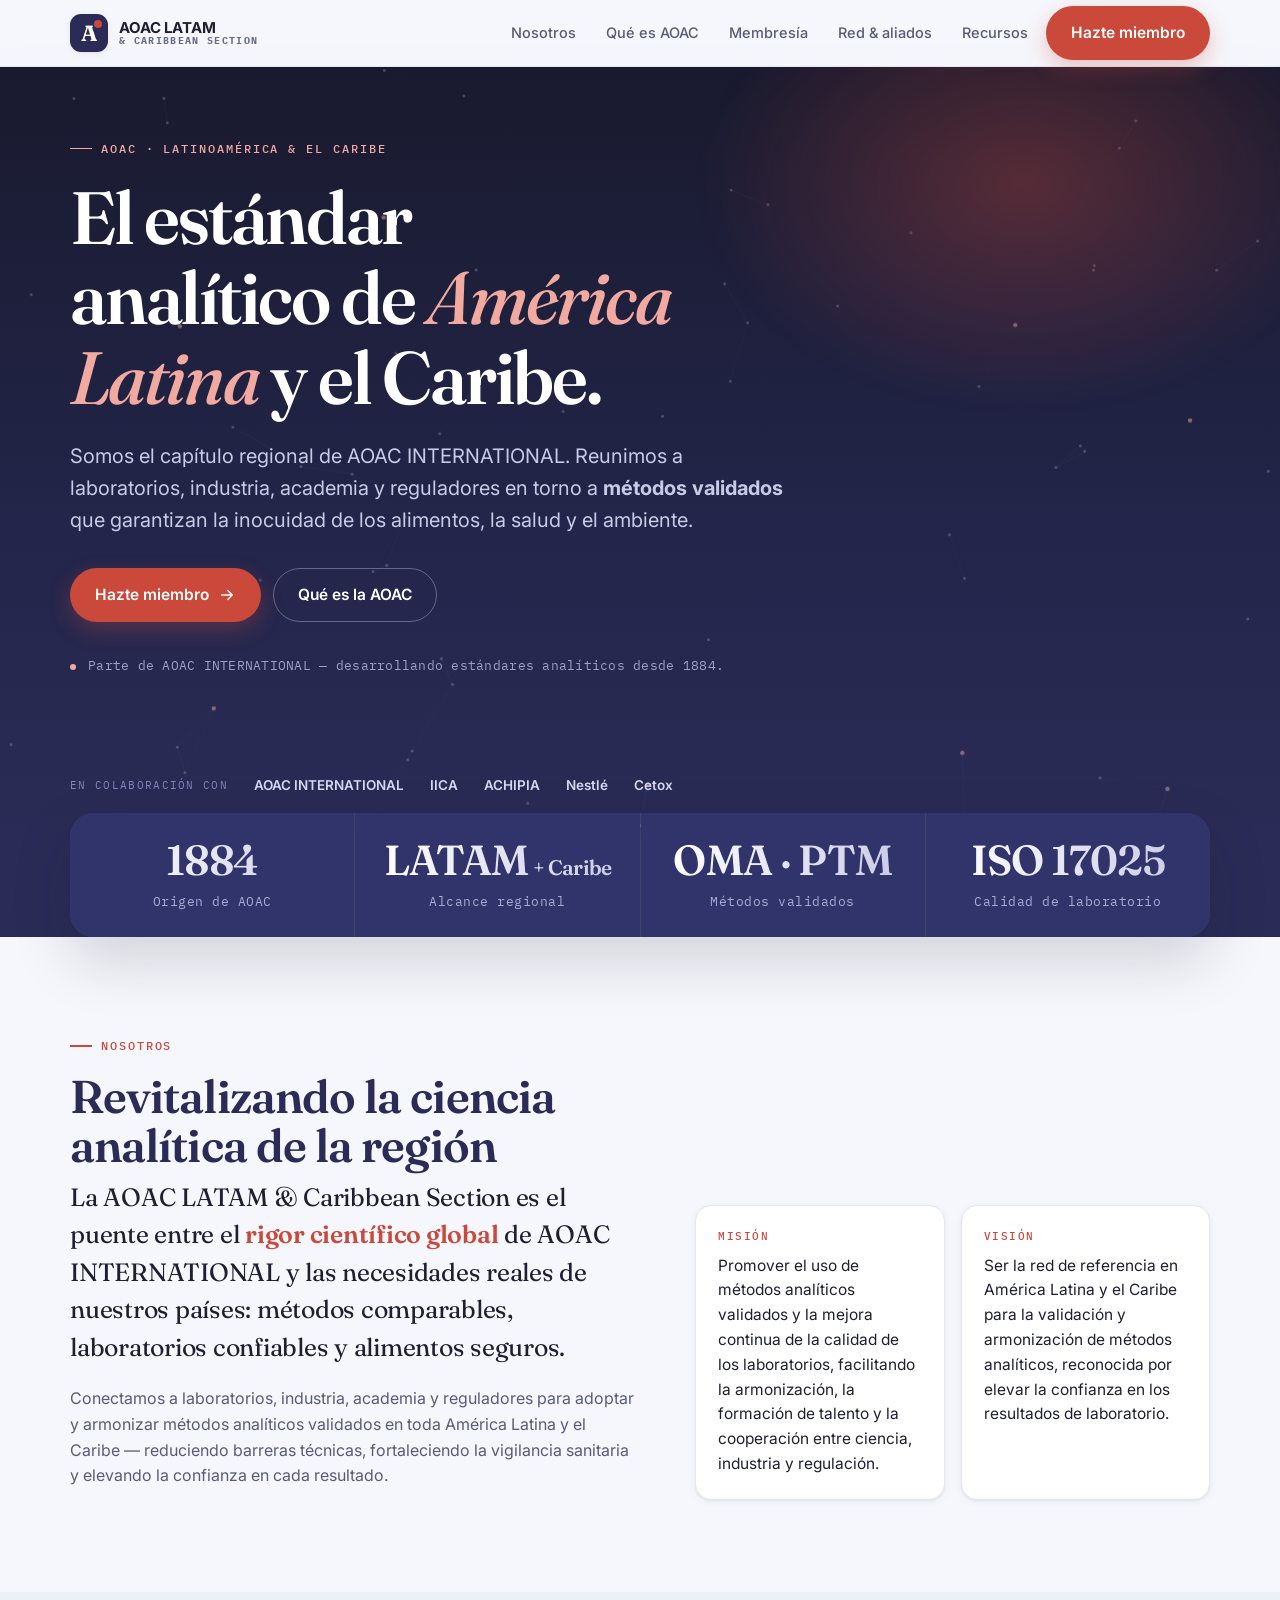
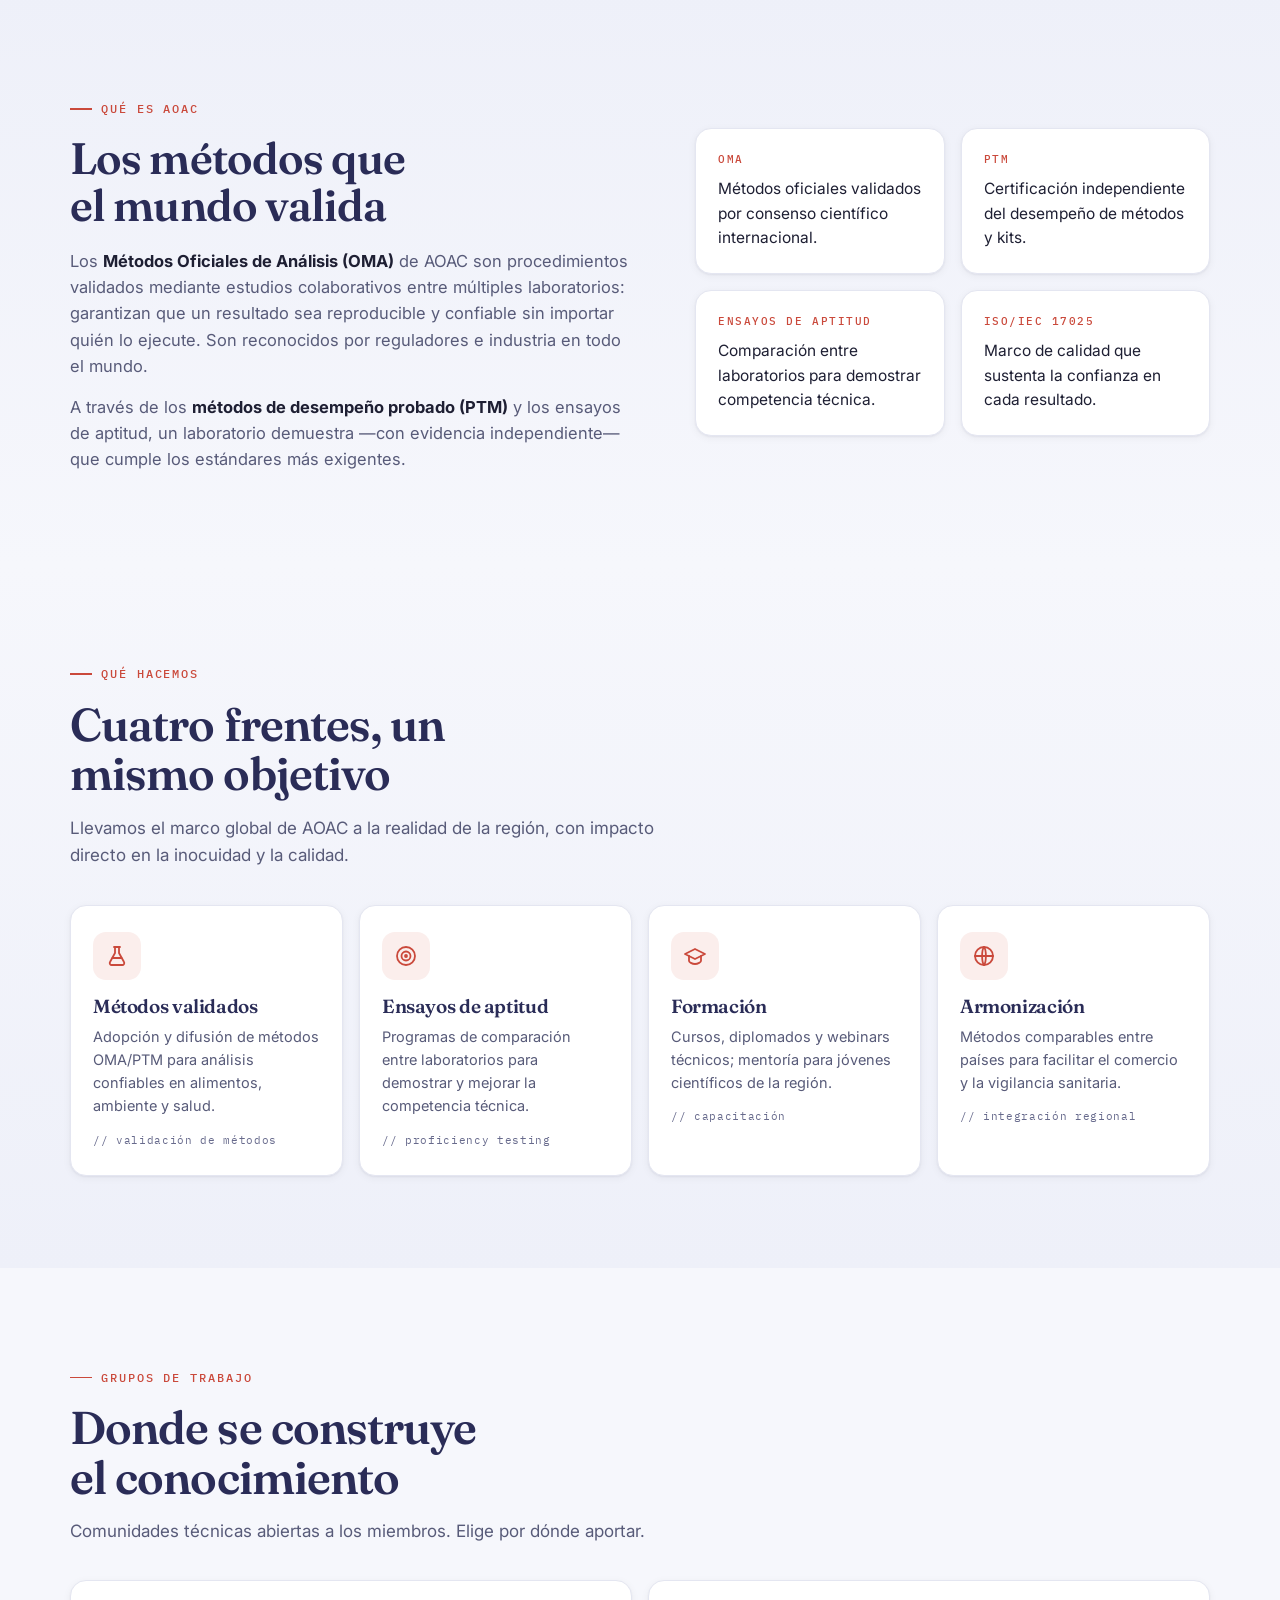
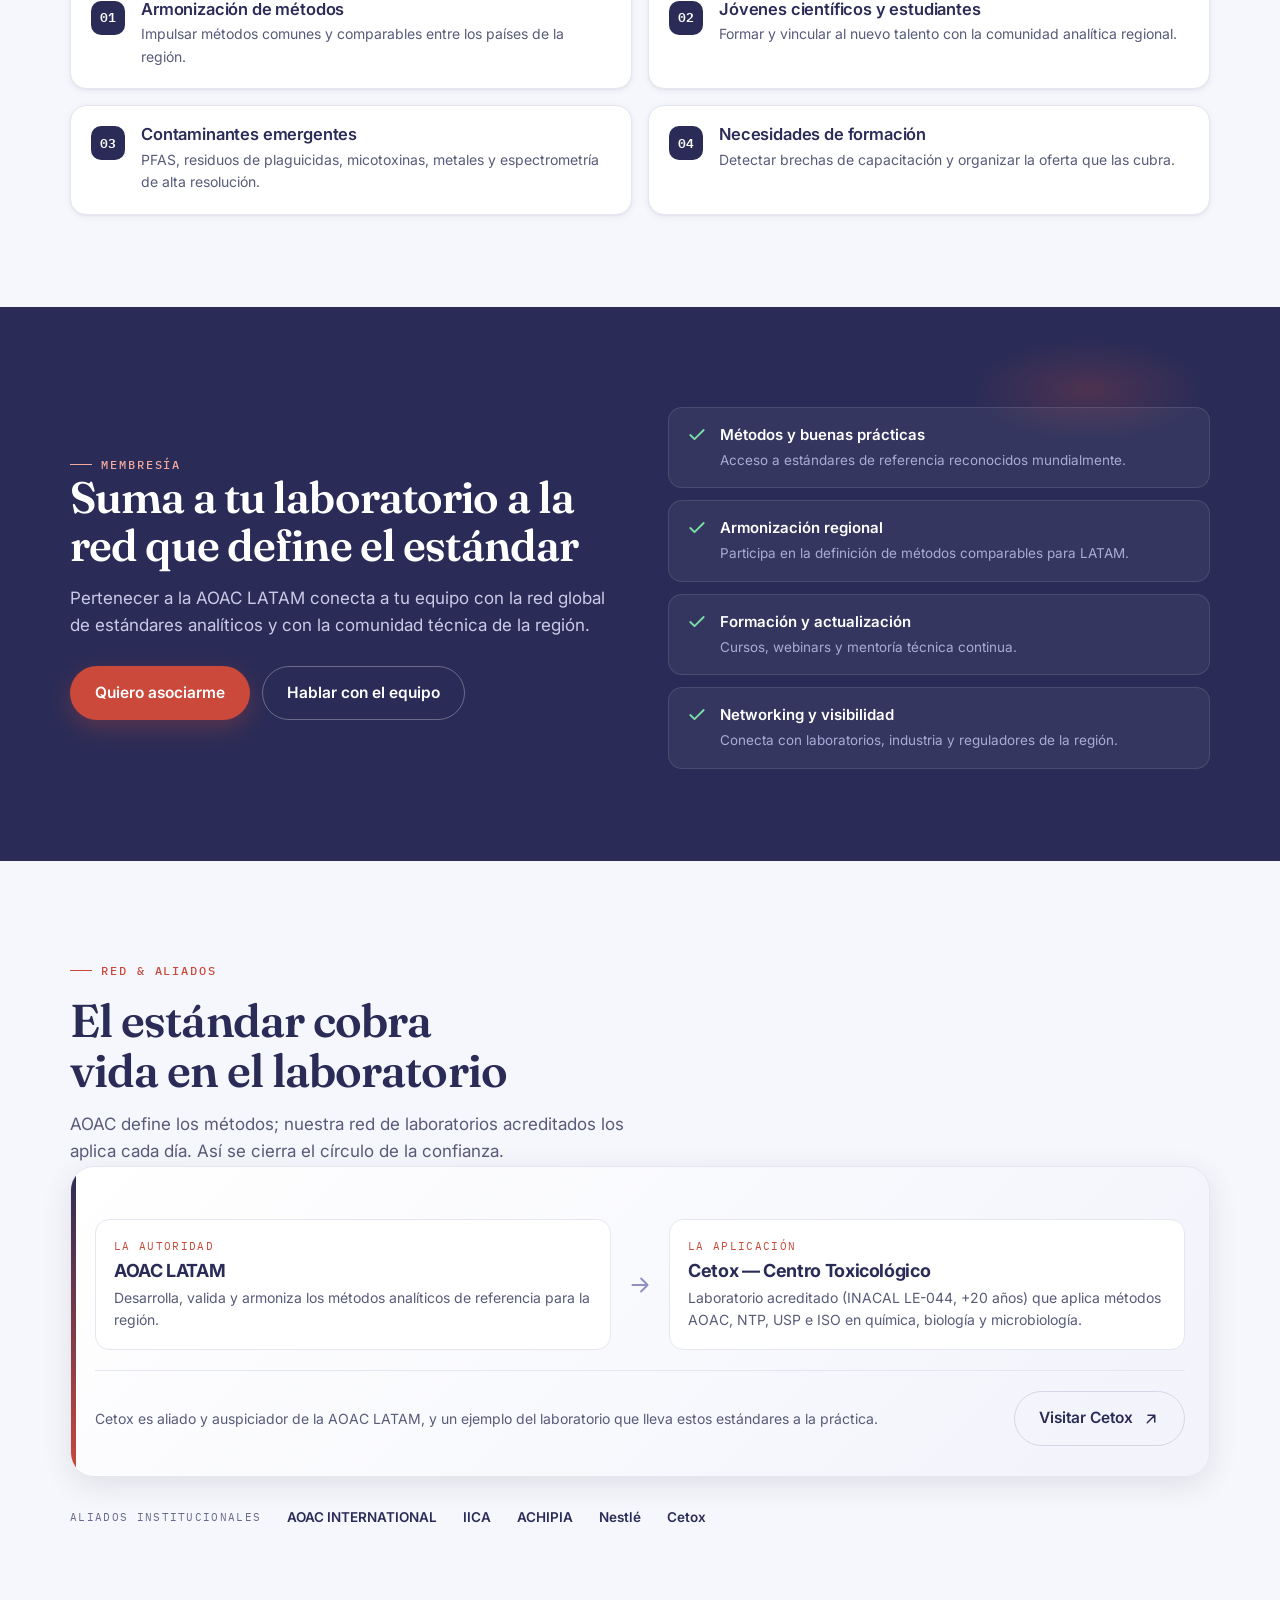
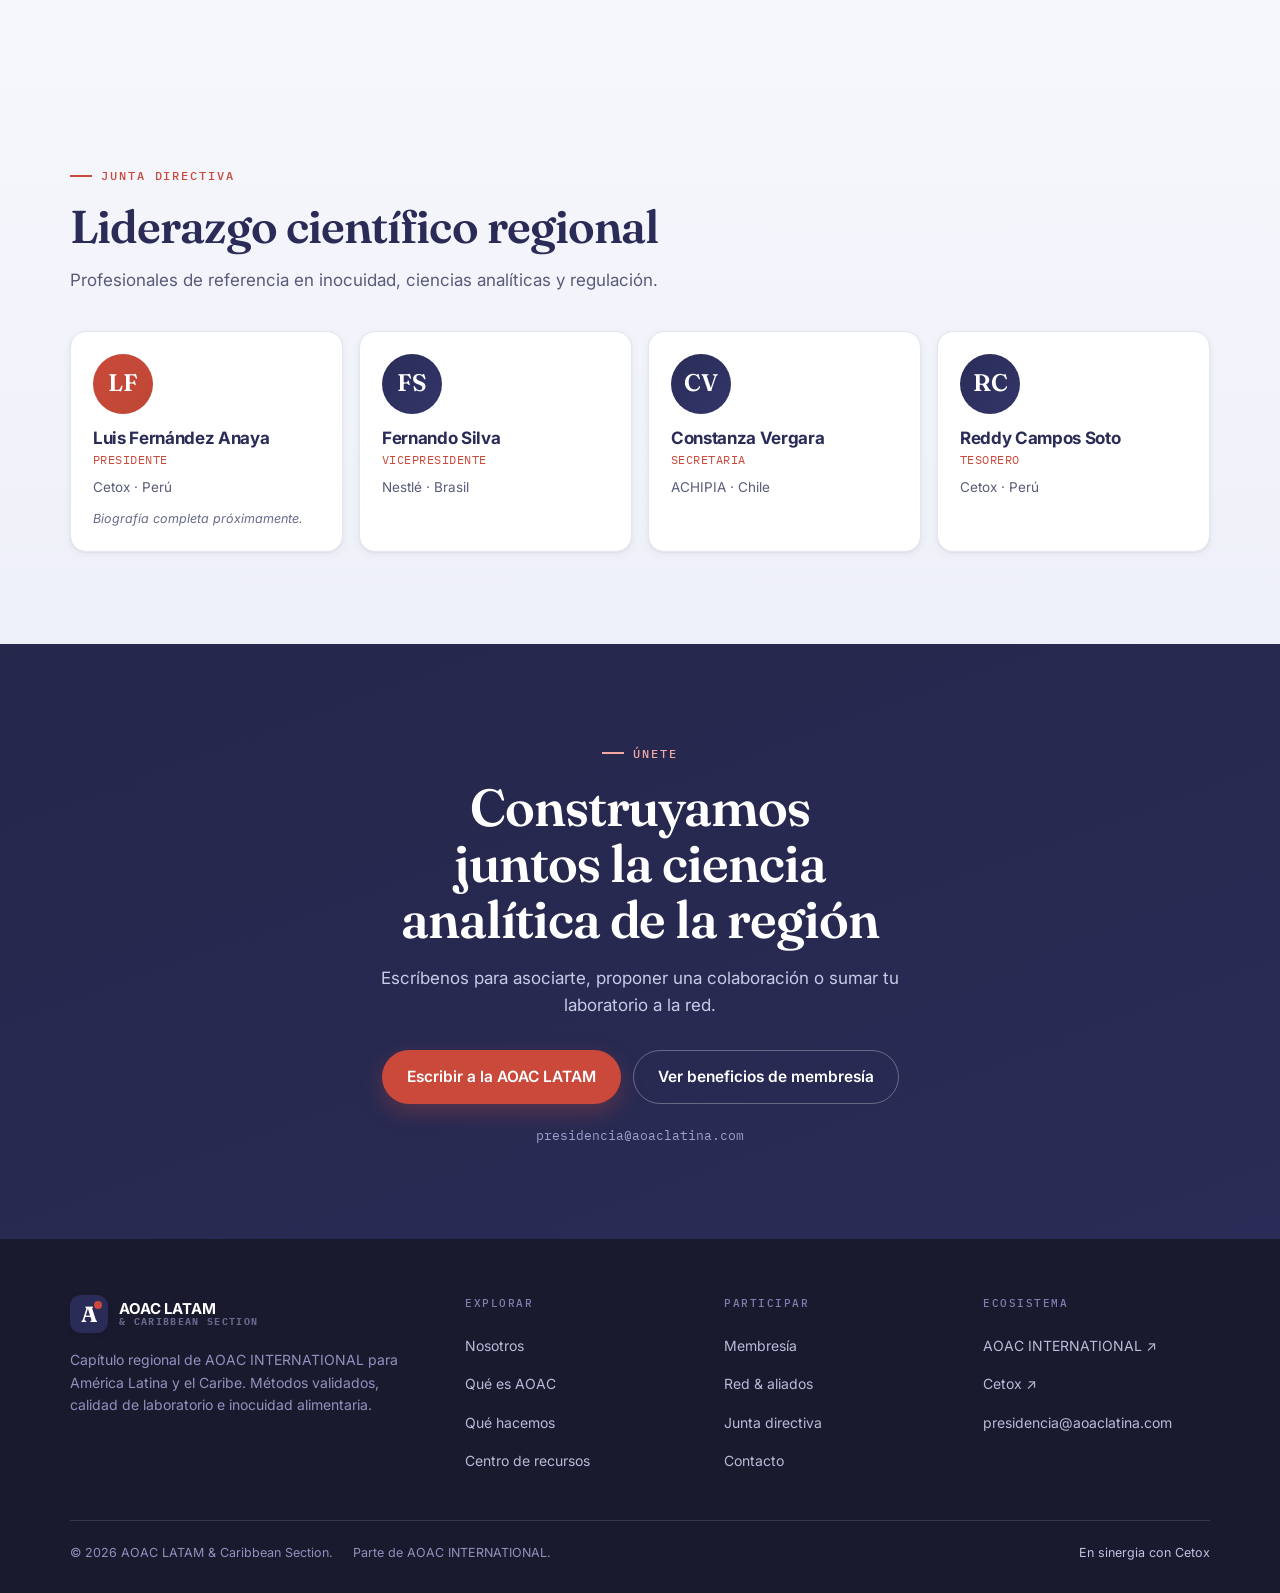
==== commit 84b756ea: "Fix hero: unificar fondo navy y tarjeta de stats flotante (elimina seam de la barra de aliados)" ====
--- a/index.html
+++ b/index.html
@@ -87,7 +87,7 @@
   }
 
   /* ---------- Hero ---------- */
-  .hero{position:relative;background:linear-gradient(160deg,#191A2E 0%,#24264A 46%,#2A2C57 100%);color:#fff;overflow:hidden;isolation:isolate}
+  .hero{position:relative;background:linear-gradient(180deg,#191A2E 0%,#23254A 60%,#2A2C57 100%);color:#fff;overflow:hidden;isolation:isolate}
   .hero canvas{position:absolute;inset:0;width:100%;height:100%;z-index:0;opacity:.55}
   .hero::after{content:"";position:absolute;z-index:1;right:-15%;top:-25%;width:70%;height:80%;background:radial-gradient(closest-side,rgba(202,73,59,.34),transparent 72%);filter:blur(10px);pointer-events:none}
   .hero .wrap{position:relative;z-index:2;padding-top:64px;padding-bottom:76px}
@@ -97,15 +97,15 @@
   .hero .cta-row{display:flex;flex-wrap:wrap;gap:12px;margin-top:32px}
   .hero .trust{margin-top:34px;display:flex;align-items:center;gap:12px;font-size:13px;color:#9EA1CC;font-family:var(--f-mono);letter-spacing:.02em}
   .hero .trust .dot{width:6px;height:6px;border-radius:50%;background:#F2A99F;flex:none}
-  .brandbar{position:relative;z-index:2;border-top:1px solid rgba(255,255,255,.10);background:rgba(0,0,0,.14)}
-  .brandbar .wrap{display:flex;flex-wrap:wrap;align-items:center;gap:14px 26px;padding:16px 20px 52px}
+  .brandbar{position:relative;z-index:2;background:transparent}
+  .brandbar .wrap{display:flex;flex-wrap:wrap;align-items:center;gap:14px 26px;padding:22px 20px 46px}
   .brandbar span{font-family:var(--f-mono);font-size:11px;letter-spacing:.12em;text-transform:uppercase;color:#8285B8}
   .brandbar b{font-weight:600;color:#D7D9F0;font-size:13.5px;font-family:var(--f-sans);letter-spacing:0}
 
   /* ---------- Stats ---------- */
   .stats{background:var(--navy);color:#fff}
   .stats .grid{display:grid;grid-template-columns:1fr 1fr;gap:1px;background:rgba(255,255,255,.10);border-radius:var(--r-lg);overflow:hidden;margin:-30px 0 0;box-shadow:var(--shadow-lg);position:relative;z-index:5}
-  .stat{background:var(--navy);padding:26px 20px;text-align:center}
+  .stat{background:#31346B;padding:26px 20px;text-align:center}
   .stat .n{font-family:var(--f-serif);font-size:clamp(30px,7vw,42px);font-weight:600;letter-spacing:-.02em;line-height:1;background:linear-gradient(90deg,#fff,#C9CBE6);-webkit-background-clip:text;background-clip:text;-webkit-text-fill-color:transparent}
   .stat .l{margin-top:10px;font-size:12.5px;color:#A9ABD6;font-family:var(--f-mono);letter-spacing:.04em}
   @media(min-width:720px){.stats .grid{grid-template-columns:repeat(4,1fr)}}
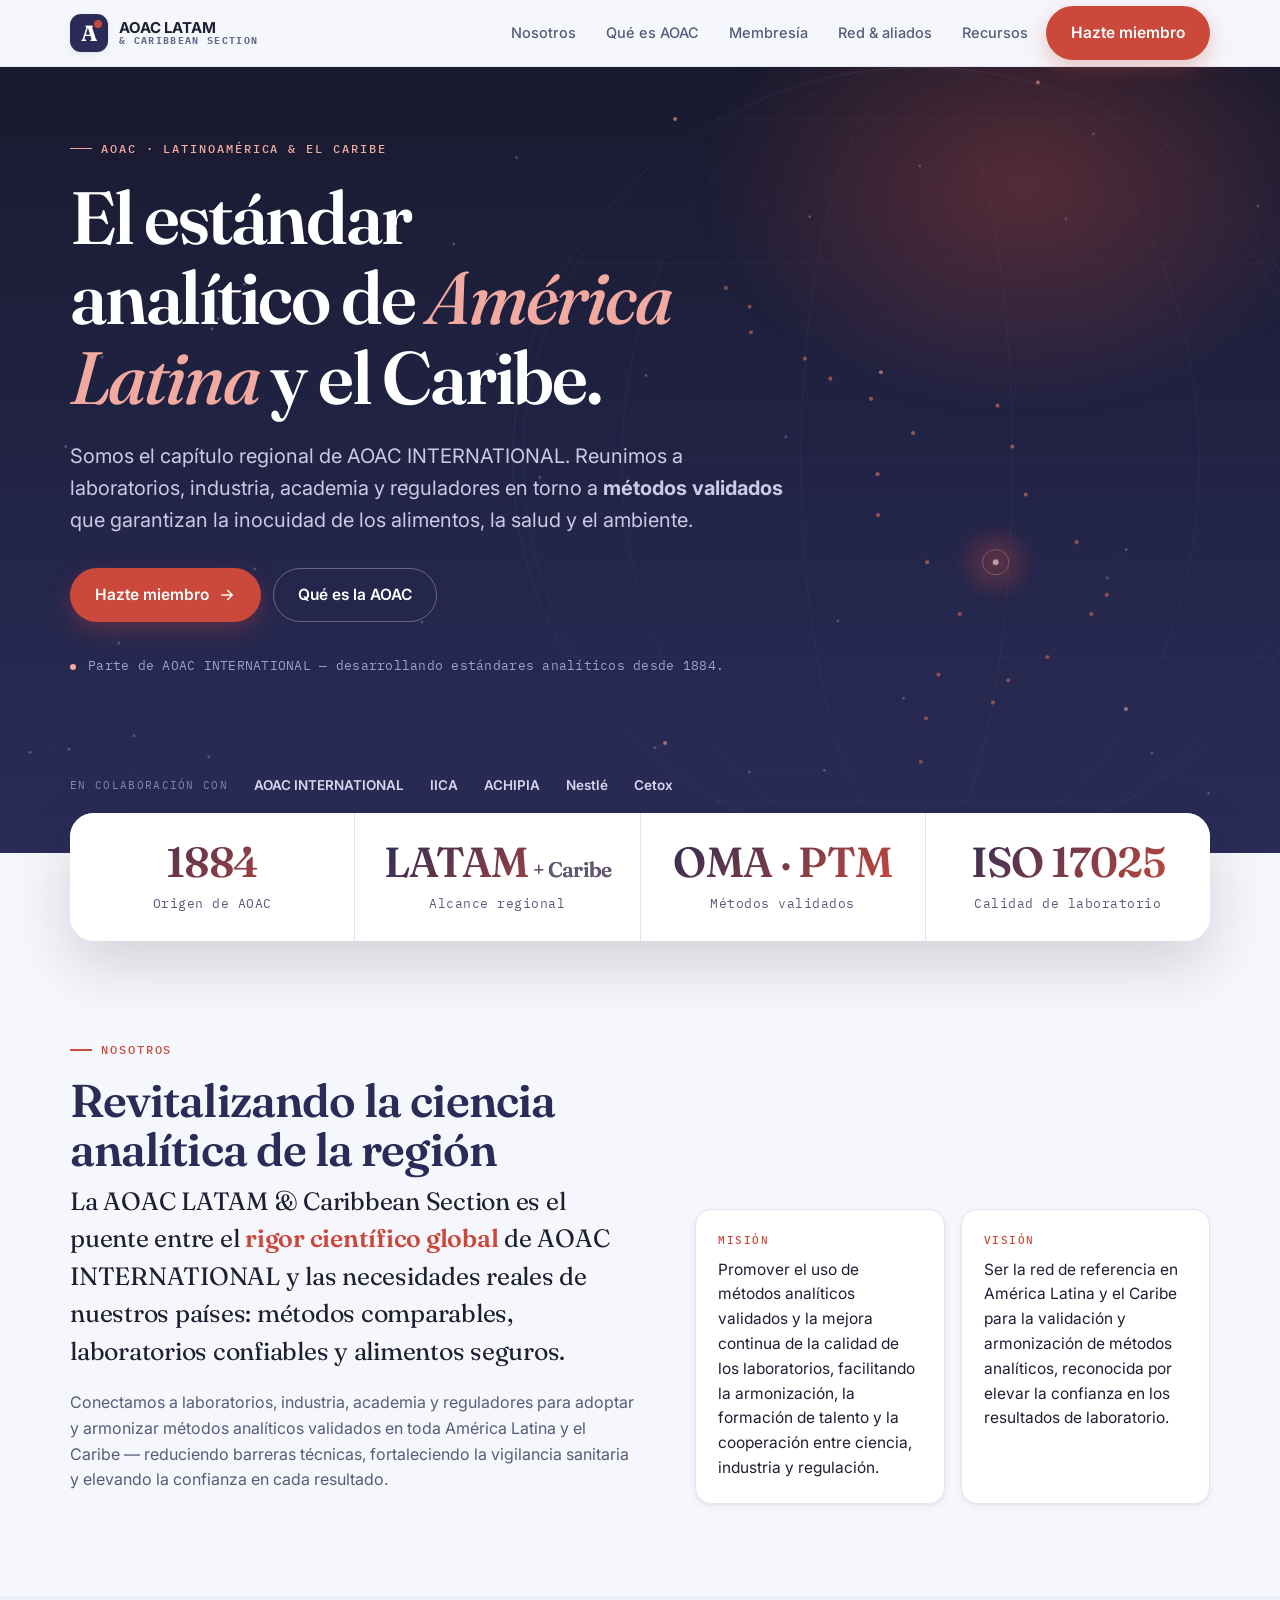
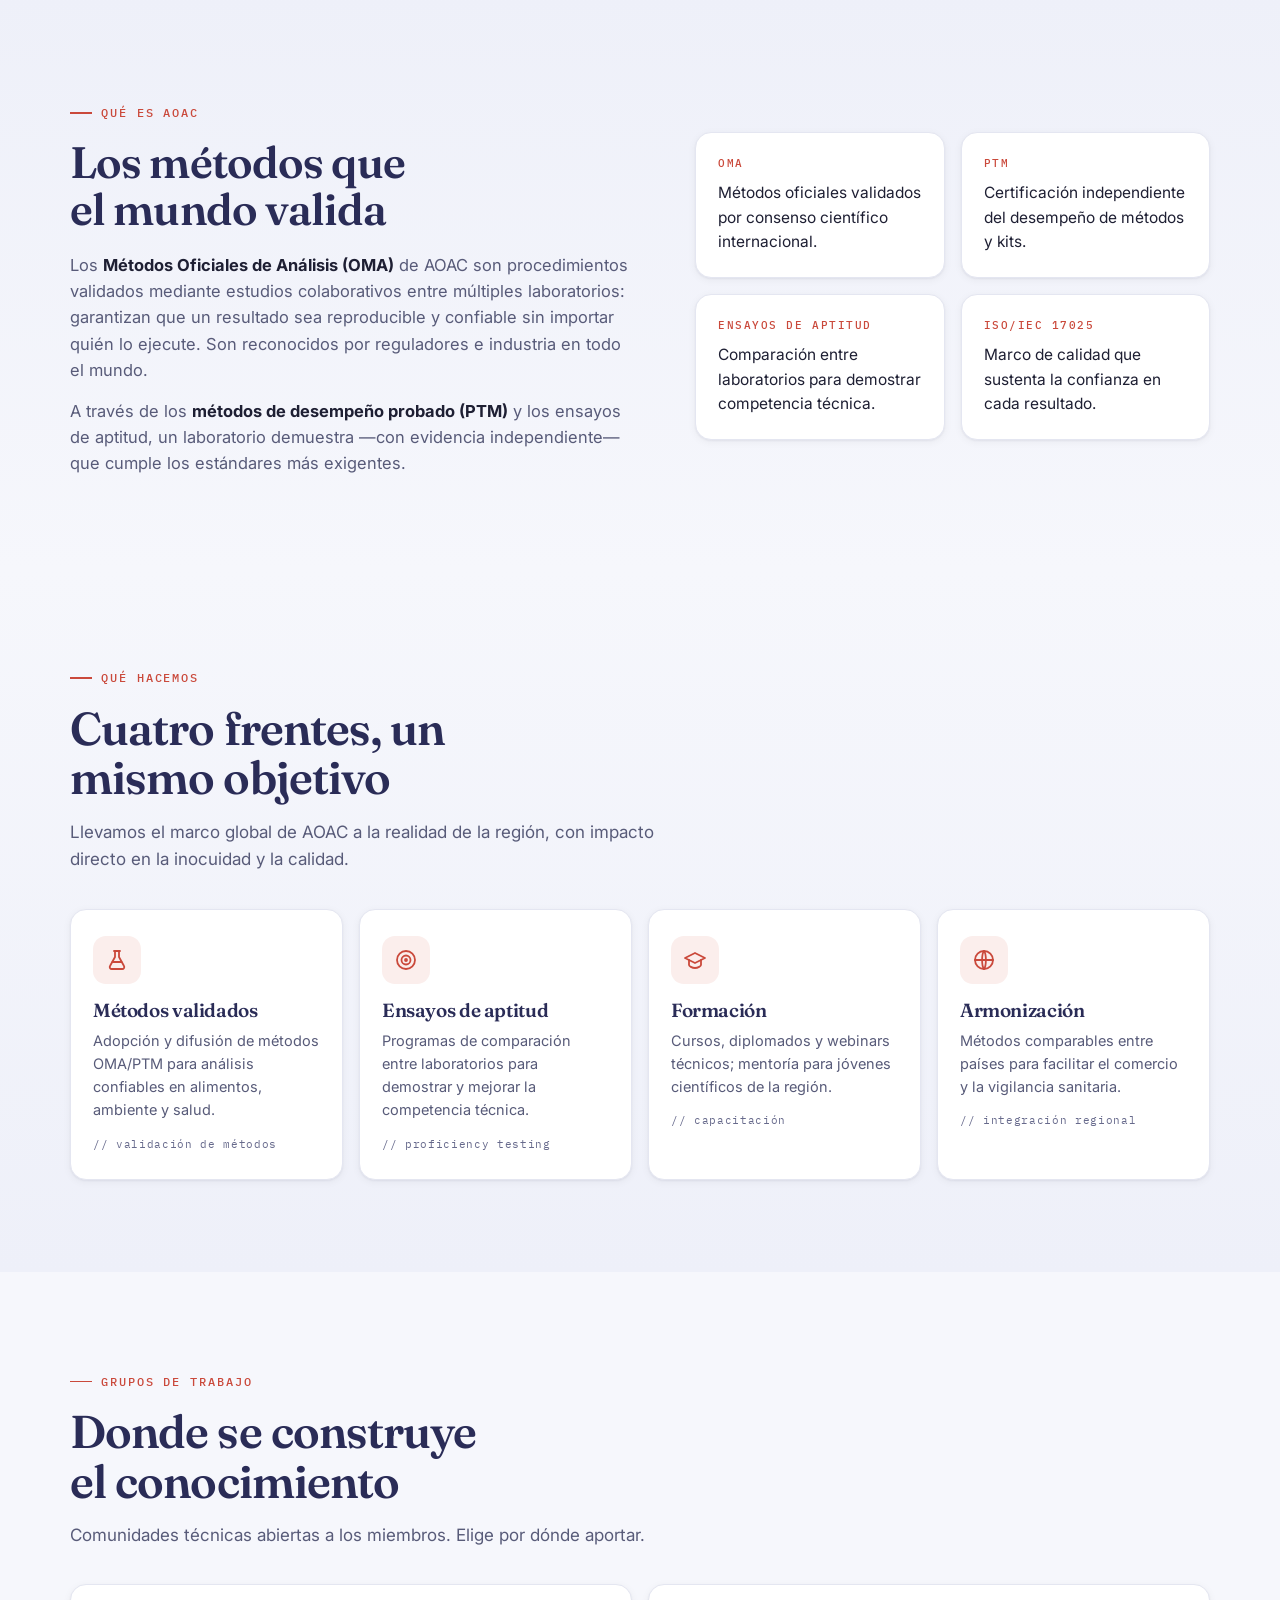
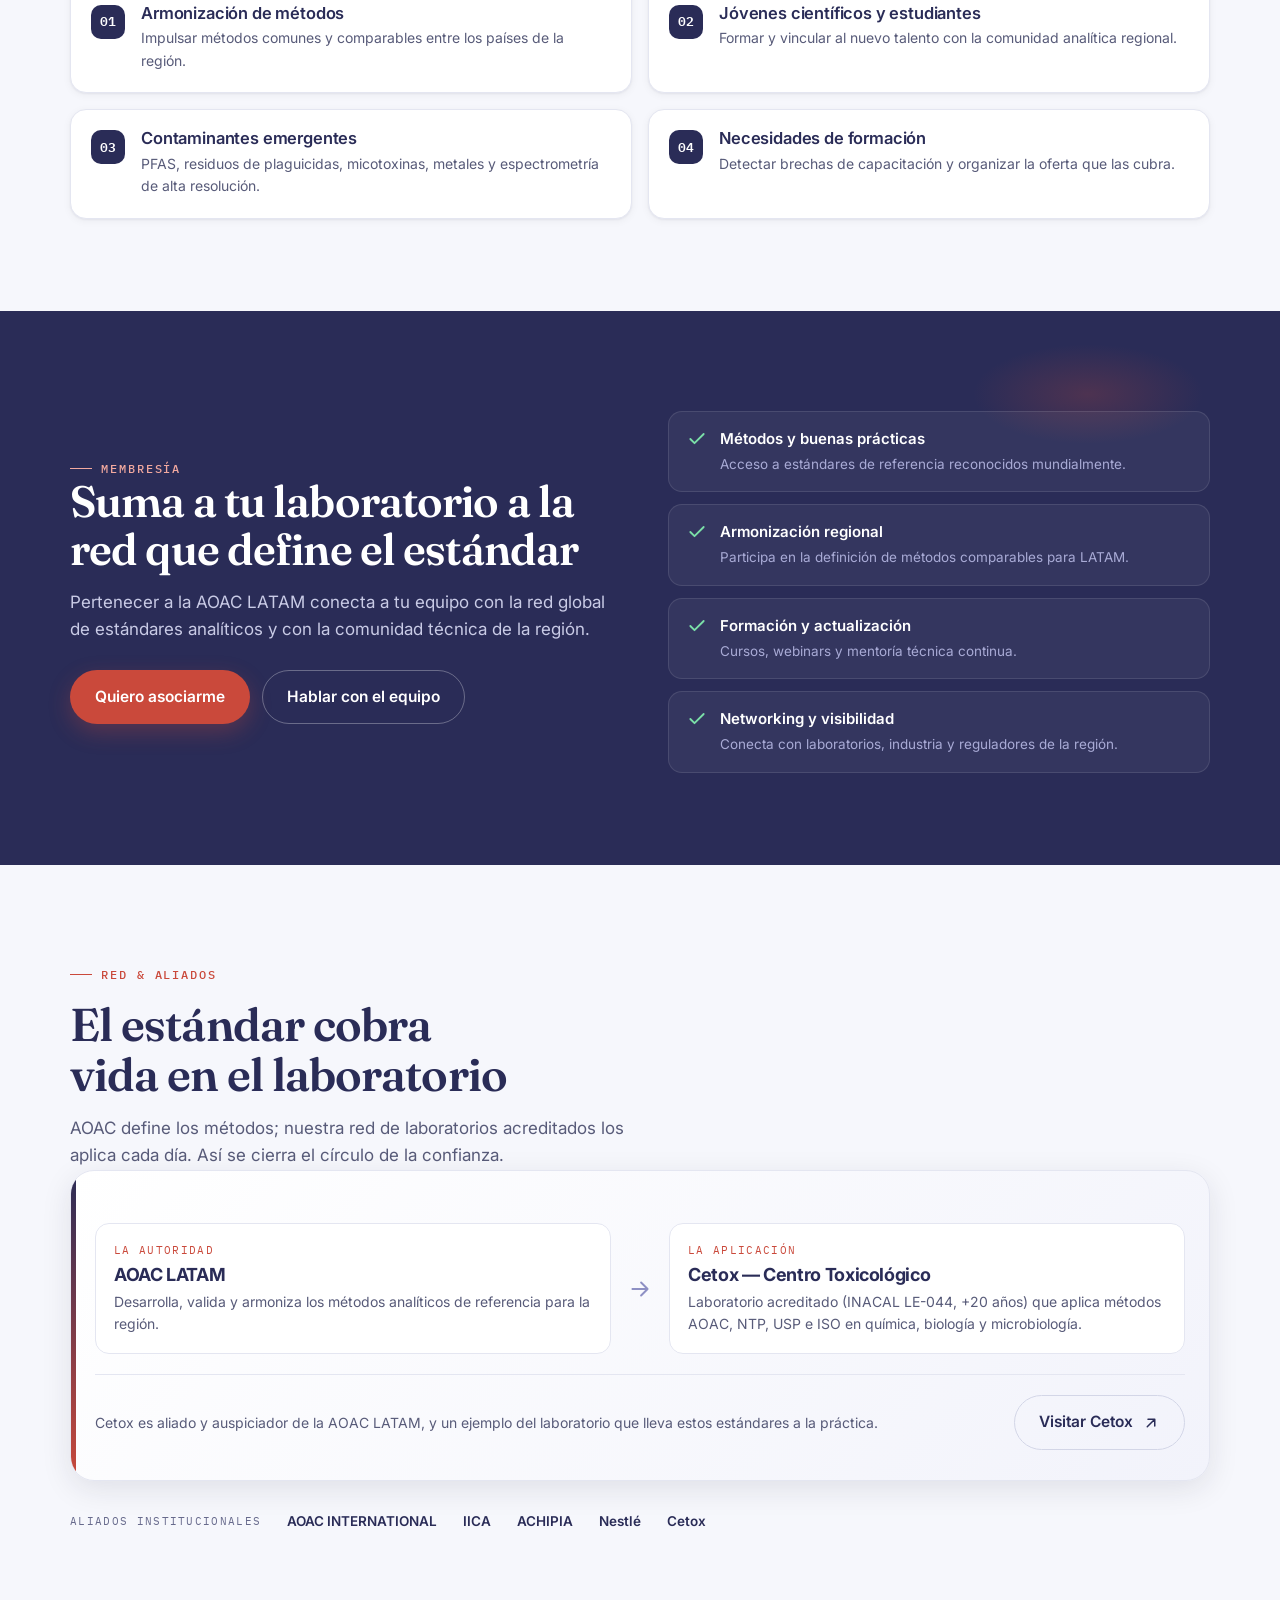
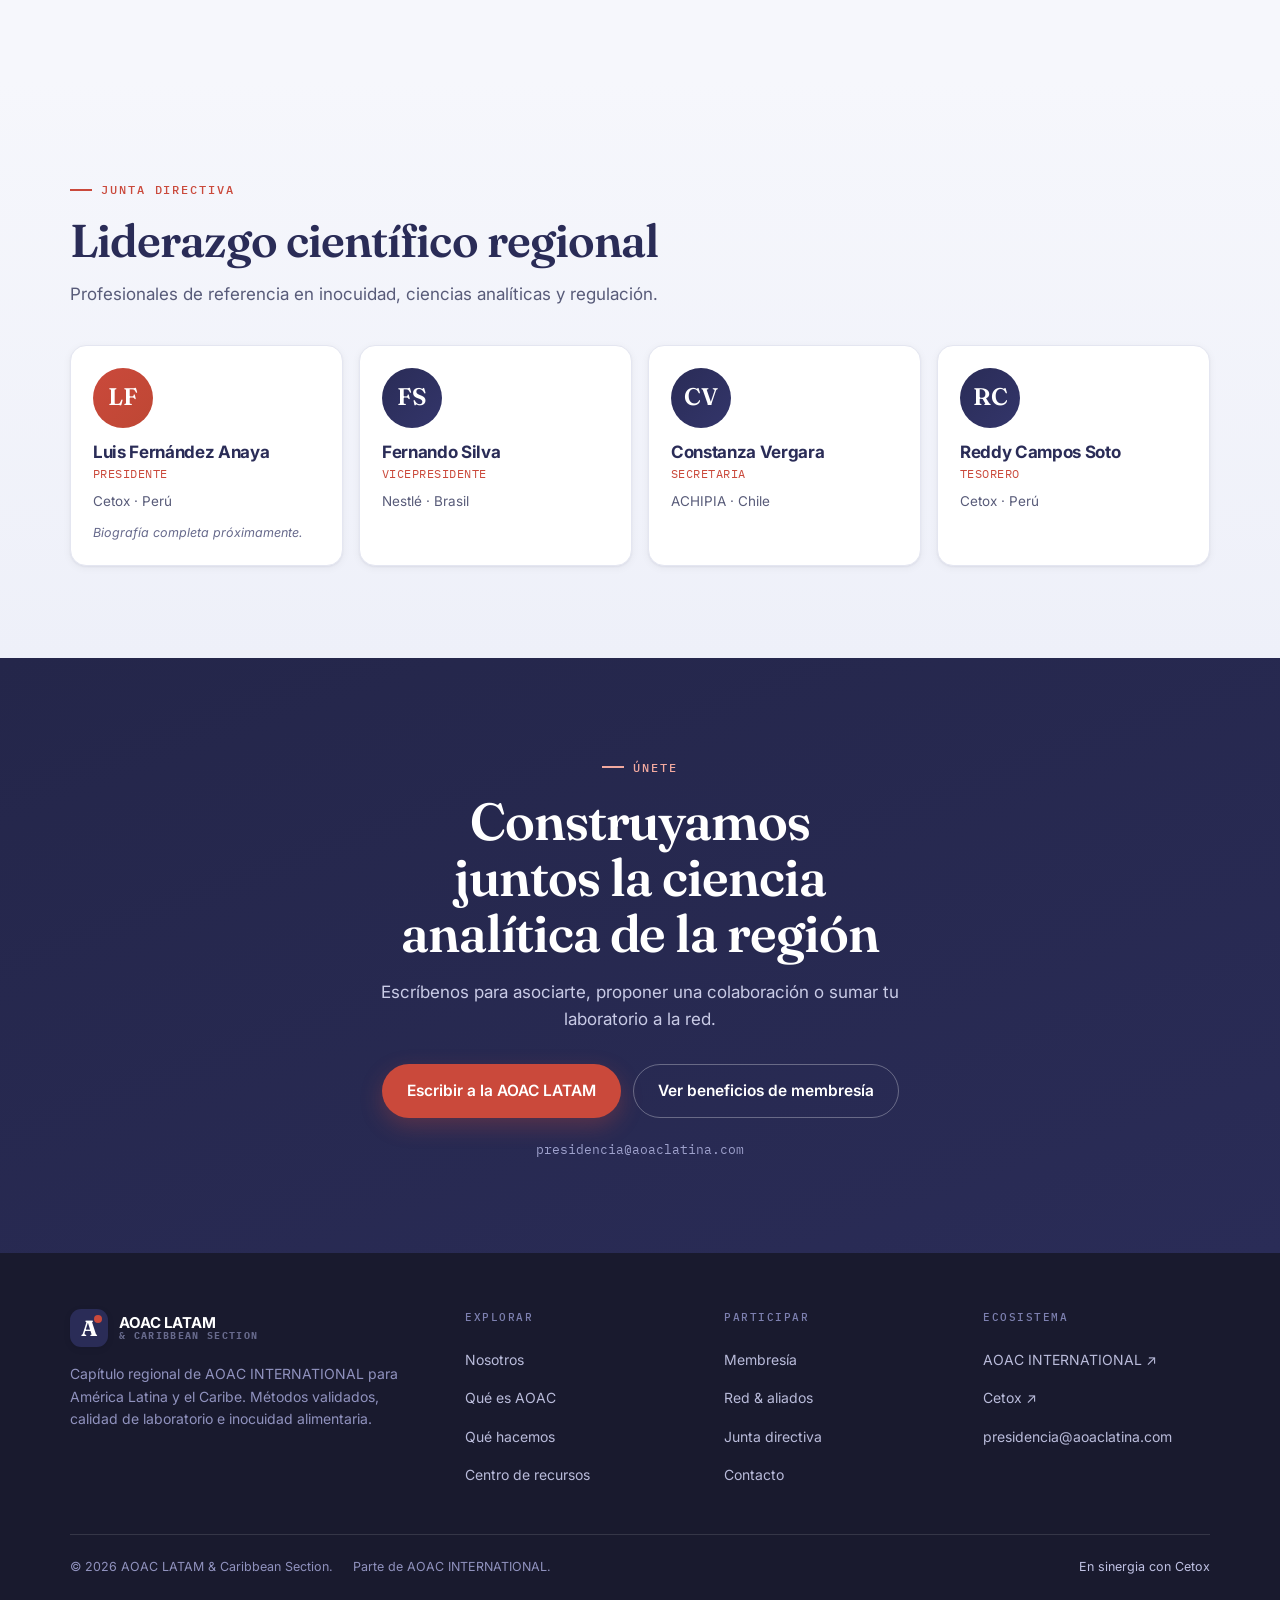
==== commit a55300e1: "Hero: globo con America Latina + stats en tarjeta blanca flotante" ====
--- a/index.html
+++ b/index.html
@@ -88,7 +88,7 @@
 
   /* ---------- Hero ---------- */
   .hero{position:relative;background:linear-gradient(180deg,#191A2E 0%,#23254A 60%,#2A2C57 100%);color:#fff;overflow:hidden;isolation:isolate}
-  .hero canvas{position:absolute;inset:0;width:100%;height:100%;z-index:0;opacity:.55}
+  .hero canvas{position:absolute;inset:0;width:100%;height:100%;z-index:0;opacity:.7}
   .hero::after{content:"";position:absolute;z-index:1;right:-15%;top:-25%;width:70%;height:80%;background:radial-gradient(closest-side,rgba(202,73,59,.34),transparent 72%);filter:blur(10px);pointer-events:none}
   .hero .wrap{position:relative;z-index:2;padding-top:64px;padding-bottom:76px}
   .hero h1{font-size:clamp(38px,9vw,74px);font-weight:600;letter-spacing:-.03em;margin:20px 0 0;max-width:16ch}
@@ -98,16 +98,16 @@
   .hero .trust{margin-top:34px;display:flex;align-items:center;gap:12px;font-size:13px;color:#9EA1CC;font-family:var(--f-mono);letter-spacing:.02em}
   .hero .trust .dot{width:6px;height:6px;border-radius:50%;background:#F2A99F;flex:none}
   .brandbar{position:relative;z-index:2;background:transparent}
-  .brandbar .wrap{display:flex;flex-wrap:wrap;align-items:center;gap:14px 26px;padding:22px 20px 46px}
+  .brandbar .wrap{display:flex;flex-wrap:wrap;align-items:center;gap:14px 26px;padding:22px 20px 56px}
   .brandbar span{font-family:var(--f-mono);font-size:11px;letter-spacing:.12em;text-transform:uppercase;color:#8285B8}
   .brandbar b{font-weight:600;color:#D7D9F0;font-size:13.5px;font-family:var(--f-sans);letter-spacing:0}
 
   /* ---------- Stats ---------- */
-  .stats{background:var(--navy);color:#fff}
-  .stats .grid{display:grid;grid-template-columns:1fr 1fr;gap:1px;background:rgba(255,255,255,.10);border-radius:var(--r-lg);overflow:hidden;margin:-30px 0 0;box-shadow:var(--shadow-lg);position:relative;z-index:5}
-  .stat{background:#31346B;padding:26px 20px;text-align:center}
-  .stat .n{font-family:var(--f-serif);font-size:clamp(30px,7vw,42px);font-weight:600;letter-spacing:-.02em;line-height:1;background:linear-gradient(90deg,#fff,#C9CBE6);-webkit-background-clip:text;background-clip:text;-webkit-text-fill-color:transparent}
-  .stat .l{margin-top:10px;font-size:12.5px;color:#A9ABD6;font-family:var(--f-mono);letter-spacing:.04em}
+  .stats{background:transparent}
+  .stats .grid{display:grid;grid-template-columns:1fr 1fr;gap:1px;background:var(--line);border-radius:var(--r-lg);overflow:hidden;margin:-40px 0 0;box-shadow:var(--shadow-lg);position:relative;z-index:5}
+  .stat{background:var(--surface);padding:28px 20px;text-align:center}
+  .stat .n{font-family:var(--f-serif);font-size:clamp(30px,7vw,42px);font-weight:600;letter-spacing:-.02em;line-height:1;background:linear-gradient(135deg,var(--navy),var(--red));-webkit-background-clip:text;background-clip:text;-webkit-text-fill-color:transparent}
+  .stat .l{margin-top:10px;font-size:12.5px;color:var(--muted);font-family:var(--f-mono);letter-spacing:.04em}
   @media(min-width:720px){.stats .grid{grid-template-columns:repeat(4,1fr)}}
 
   /* ---------- Sections ---------- */
@@ -282,7 +282,7 @@
     <div class="wrap">
       <div class="grid">
         <div class="stat"><div class="n">1884</div><div class="l">Origen de AOAC</div></div>
-        <div class="stat"><div class="n">LATAM<span style="font-size:.5em;color:#A9ABD6"> + Caribe</span></div><div class="l">Alcance regional</div></div>
+        <div class="stat"><div class="n">LATAM<span style="font-size:.5em;color:var(--muted);-webkit-text-fill-color:var(--muted)"> + Caribe</span></div><div class="l">Alcance regional</div></div>
         <div class="stat"><div class="n">OMA · PTM</div><div class="l">Métodos validados</div></div>
         <div class="stat"><div class="n">ISO 17025</div><div class="l">Calidad de laboratorio</div></div>
       </div>
@@ -561,32 +561,42 @@
     document.querySelectorAll('[data-reveal]').forEach(function(el,i){ el.style.transitionDelay=Math.min(i%4*60,180)+'ms'; io.observe(el); });
   }
 
-  // hero: red molecular network
+  // hero: constelaciones + globo terráqueo con América Latina resaltada
   var canvas=document.getElementById('net');
   if(canvas && !reduce){
-    var ctx=canvas.getContext('2d'), w,h,dpr,pts,raf;
+    var ctx=canvas.getContext('2d'), w,h,dpr,pts,raf, t=0;
+    // Puntos que aproximan las Américas (lat, lon); Centro/Sudamérica = LATAM
+    var AM=[[26,-105],[23,-100],[19,-99],[15,-90],[12,-86],[9,-80],[4,-74],[-2,-79],[-8,-79],[-15,-72],[-23,-67],[-33,-70],[-41,-72],[-50,-73],[8,-62],[2,-60],[-5,-58],[-12,-50],[-20,-44],[-23,-46],[-30,-52],[-38,-60],[-34,-58]];
     function size(){
       dpr=Math.min(window.devicePixelRatio||1,2);
       var r=canvas.getBoundingClientRect(); w=r.width; h=r.height;
       canvas.width=w*dpr; canvas.height=h*dpr; ctx.setTransform(dpr,0,0,dpr,0,0);
-      var n=Math.round(Math.min(64, w*h/16000));
-      pts=[]; for(var i=0;i<n;i++){ pts.push({x:Math.random()*w,y:Math.random()*h,vx:(Math.random()-.5)*.25,vy:(Math.random()-.5)*.25}); }
+      var n=Math.round(Math.min(46, w*h/24000));
+      pts=[]; for(var i=0;i<n;i++){ pts.push({x:Math.random()*w,y:Math.random()*h,vx:(Math.random()-.5)*.22,vy:(Math.random()-.5)*.22}); }
+    }
+    function proj(lat,lon,rot,cx,cy,R){ var la=lat*Math.PI/180, lo=(lon+rot)*Math.PI/180; return {x:cx+R*Math.cos(la)*Math.sin(lo), y:cy-R*Math.sin(la), z:Math.cos(la)*Math.cos(lo)}; }
+    function globe(){
+      var R=Math.min(h*0.5, w*0.36), cx=w*(w>760?0.72:0.5), cy=h*0.5;
+      var rot=62+Math.sin(t*0.00035)*20;
+      ctx.lineWidth=1;
+      ctx.strokeStyle='rgba(150,152,205,.13)'; ctx.beginPath(); ctx.arc(cx,cy,R,0,6.283); ctx.stroke();
+      ctx.strokeStyle='rgba(150,152,205,.10)';
+      for(var lat=-60;lat<=60;lat+=30){ ctx.beginPath(); var s=false; for(var lon=-180;lon<=180;lon+=6){ var p=proj(lat,lon,rot,cx,cy,R); if(p.z>0){ if(!s){ctx.moveTo(p.x,p.y);s=true;} else ctx.lineTo(p.x,p.y);} else s=false; } ctx.stroke(); }
+      for(var lo2=-180;lo2<180;lo2+=30){ ctx.beginPath(); var s2=false; for(var la2=-90;la2<=90;la2+=6){ var q=proj(la2,lo2,rot,cx,cy,R); if(q.z>0){ if(!s2){ctx.moveTo(q.x,q.y);s2=true;} else ctx.lineTo(q.x,q.y);} else s2=false; } ctx.stroke(); }
+      for(var i=0;i<AM.length;i++){ var a=proj(AM[i][0],AM[i][1],rot,cx,cy,R); if(a.z>0){ ctx.fillStyle='rgba(233,120,101,'+(0.3+a.z*0.55)+')'; ctx.beginPath(); ctx.arc(a.x,a.y,2.1,0,6.283); ctx.fill(); } }
+      var g=proj(-15,-62,rot,cx,cy,R);
+      if(g.z>0){ var pulse=18+Math.sin(t*0.003)*5; var grd=ctx.createRadialGradient(g.x,g.y,0,g.x,g.y,42); grd.addColorStop(0,'rgba(202,73,59,.5)'); grd.addColorStop(1,'rgba(202,73,59,0)'); ctx.fillStyle=grd; ctx.beginPath(); ctx.arc(g.x,g.y,42,0,6.283); ctx.fill(); ctx.strokeStyle='rgba(242,169,159,.5)'; ctx.lineWidth=1; ctx.beginPath(); ctx.arc(g.x,g.y,pulse,0,6.283); ctx.stroke(); ctx.fillStyle='rgba(255,222,216,.95)'; ctx.beginPath(); ctx.arc(g.x,g.y,3,0,6.283); ctx.fill(); }
     }
     function draw(){
       ctx.clearRect(0,0,w,h);
-      for(var i=0;i<pts.length;i++){
-        var p=pts[i]; p.x+=p.vx; p.y+=p.vy;
-        if(p.x<0||p.x>w)p.vx*=-1; if(p.y<0||p.y>h)p.vy*=-1;
-        for(var j=i+1;j<pts.length;j++){
-          var q=pts[j], dx=p.x-q.x, dy=p.y-q.y, d=Math.sqrt(dx*dx+dy*dy);
-          if(d<118){ ctx.strokeStyle='rgba(160,163,214,'+(0.14*(1-d/118))+')'; ctx.lineWidth=1; ctx.beginPath(); ctx.moveTo(p.x,p.y); ctx.lineTo(q.x,q.y); ctx.stroke(); }
-        }
-      }
-      for(var k=0;k<pts.length;k++){ ctx.fillStyle=k%7===0?'rgba(242,169,159,.9)':'rgba(180,183,224,.55)'; ctx.beginPath(); ctx.arc(pts[k].x,pts[k].y,k%7===0?2.2:1.5,0,6.283); ctx.fill(); }
-      raf=requestAnimationFrame(draw);
+      globe();
+      for(var i=0;i<pts.length;i++){ var p=pts[i]; p.x+=p.vx; p.y+=p.vy; if(p.x<0||p.x>w)p.vx*=-1; if(p.y<0||p.y>h)p.vy*=-1;
+        for(var j=i+1;j<pts.length;j++){ var q=pts[j],dx=p.x-q.x,dy=p.y-q.y,d=Math.sqrt(dx*dx+dy*dy); if(d<118){ ctx.strokeStyle='rgba(160,163,214,'+(0.11*(1-d/118))+')'; ctx.lineWidth=1; ctx.beginPath(); ctx.moveTo(p.x,p.y); ctx.lineTo(q.x,q.y); ctx.stroke(); } } }
+      for(var k=0;k<pts.length;k++){ ctx.fillStyle=k%7===0?'rgba(242,169,159,.85)':'rgba(180,183,224,.5)'; ctx.beginPath(); ctx.arc(pts[k].x,pts[k].y,k%7===0?2:1.4,0,6.283); ctx.fill(); }
+      t+=16; raf=requestAnimationFrame(draw);
     }
     size(); draw();
-    var t; window.addEventListener('resize',function(){ clearTimeout(t); t=setTimeout(size,180); });
+    var rt; window.addEventListener('resize',function(){ clearTimeout(rt); rt=setTimeout(size,180); });
     document.addEventListener('visibilitychange',function(){ if(document.hidden){cancelAnimationFrame(raf);} else {draw();} });
   }
 })();
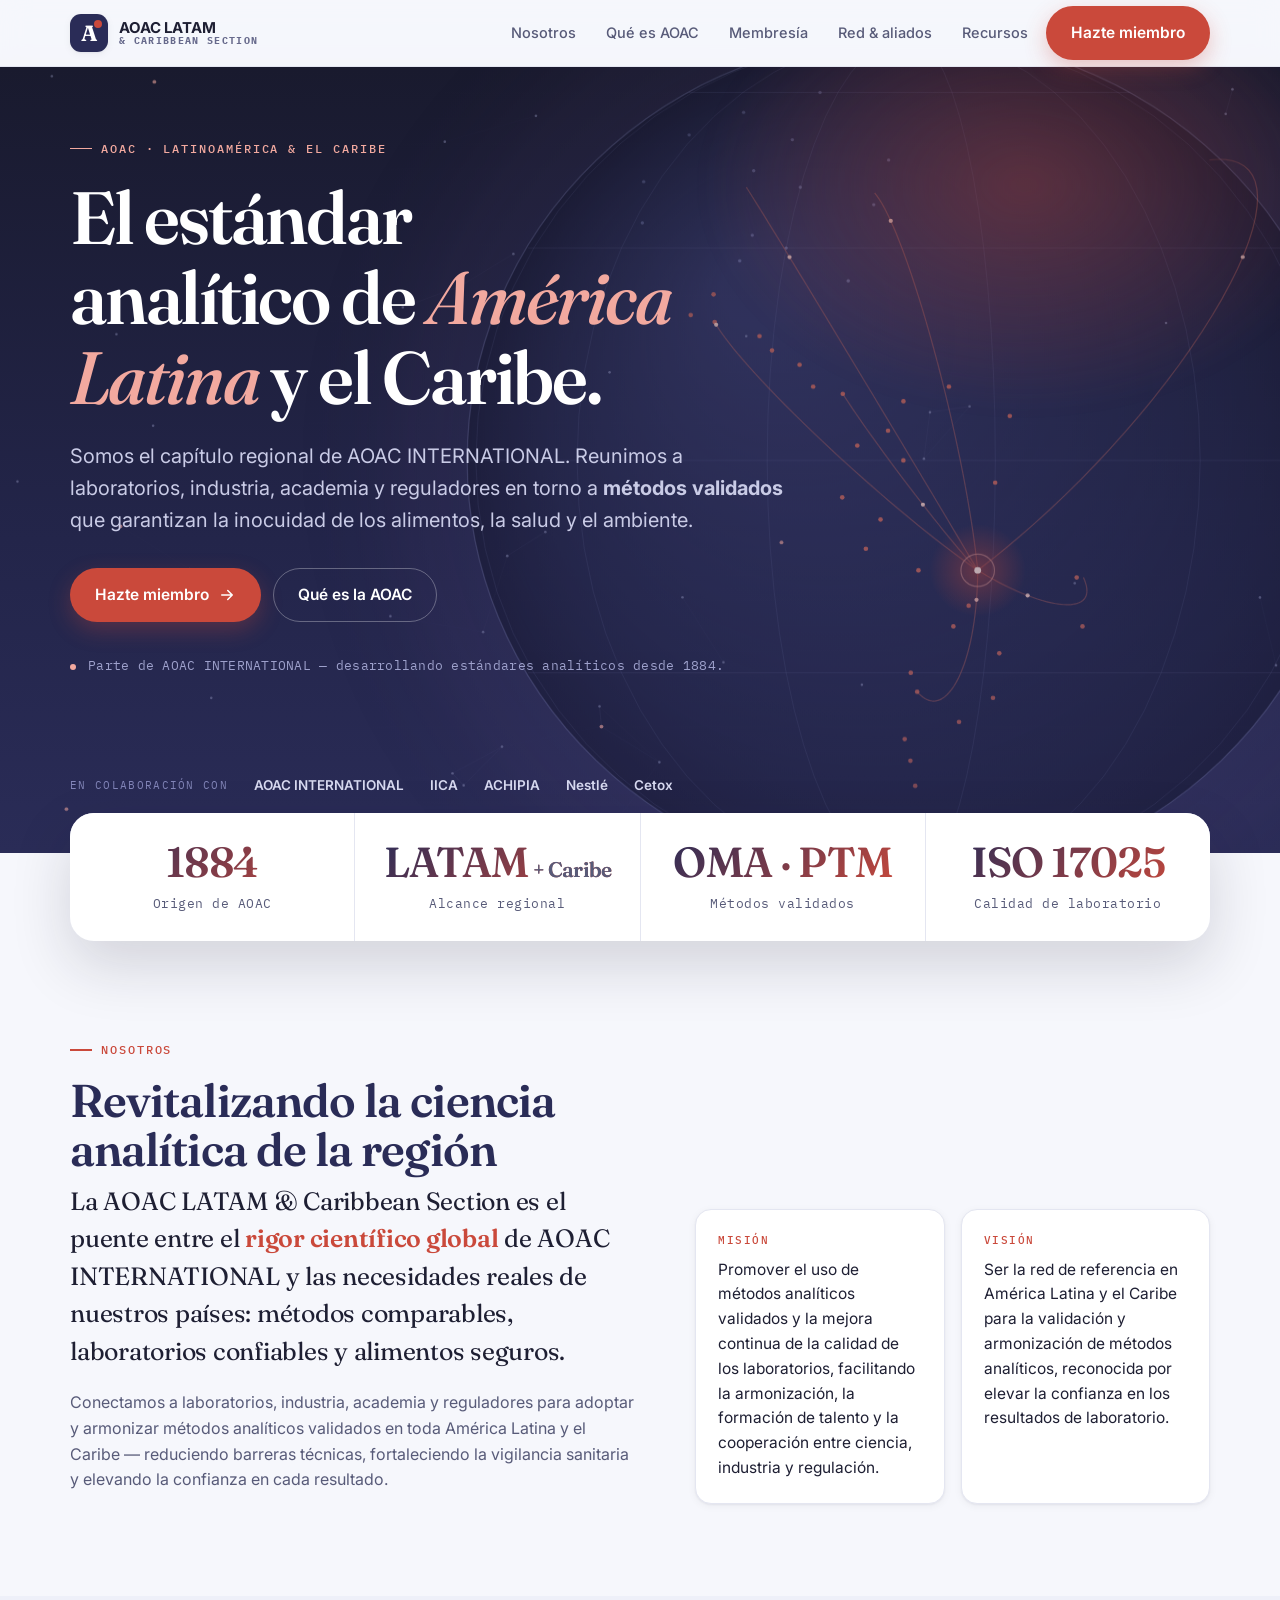
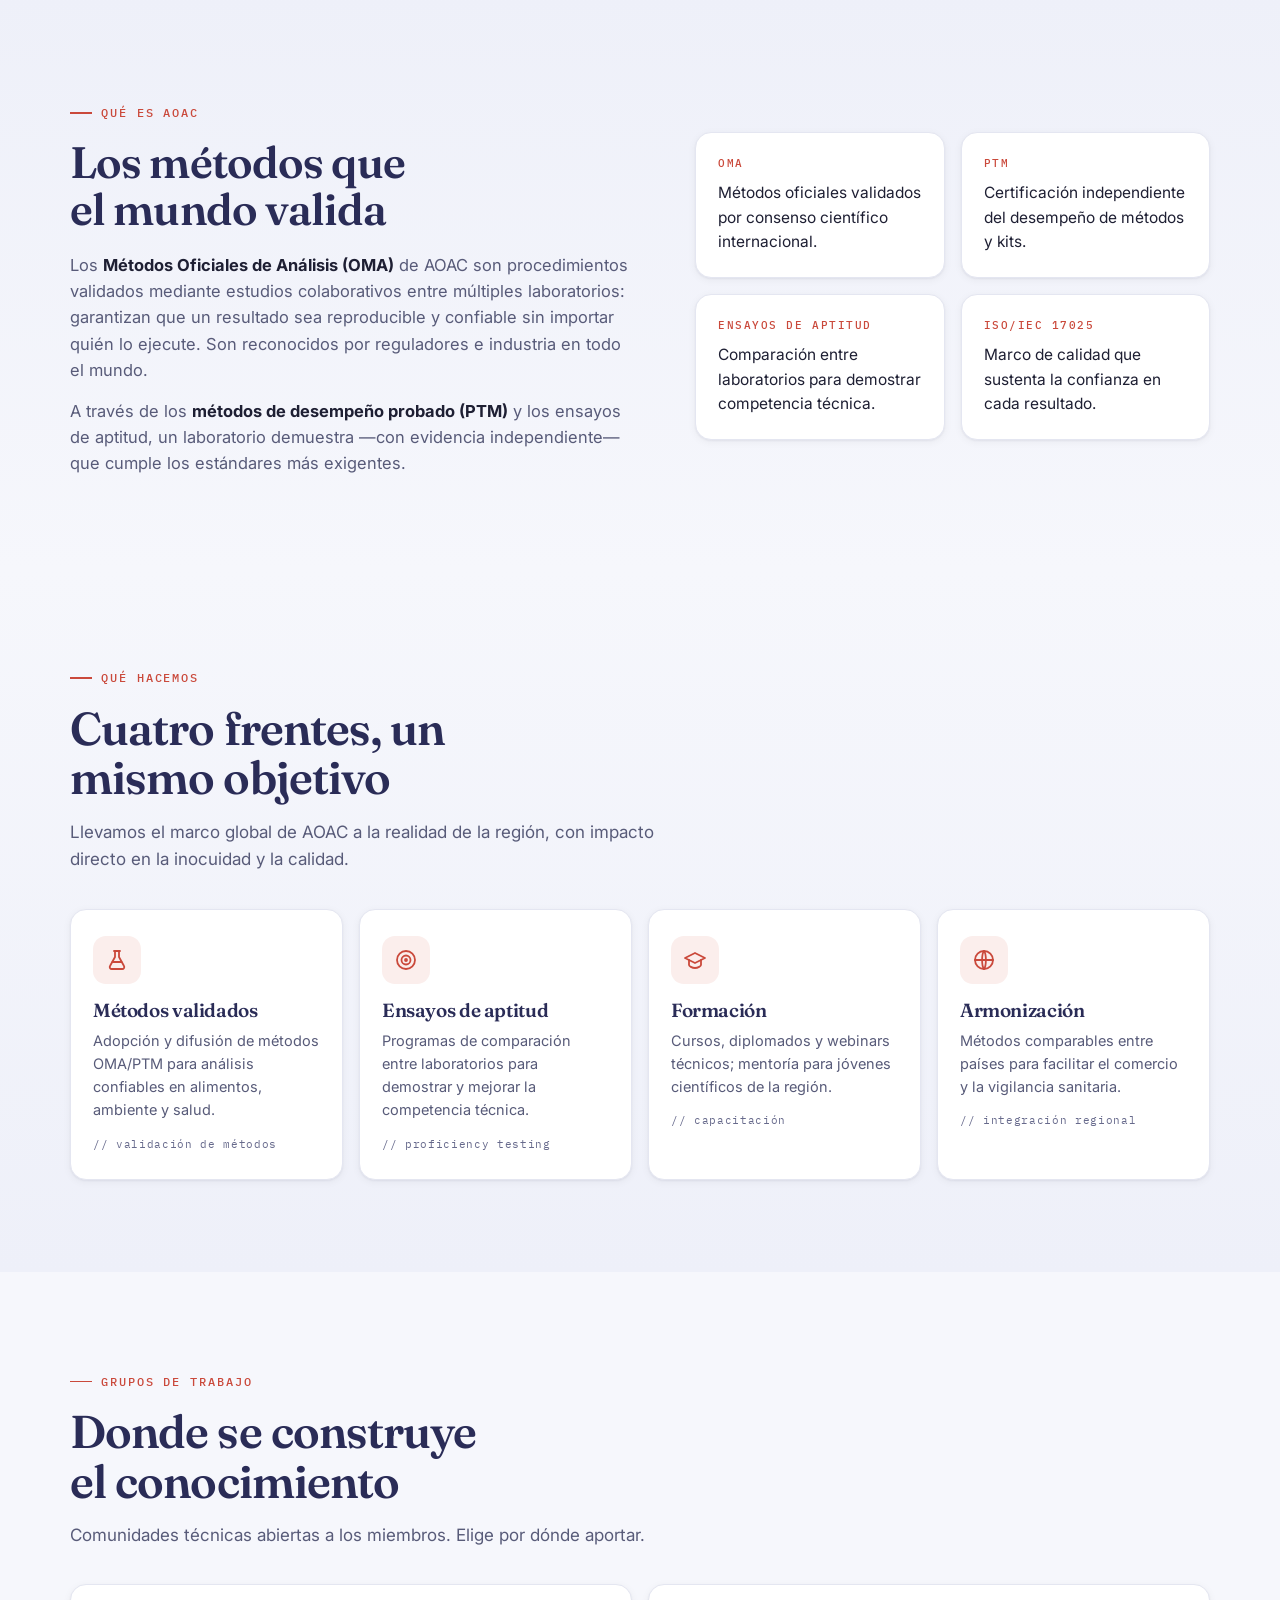
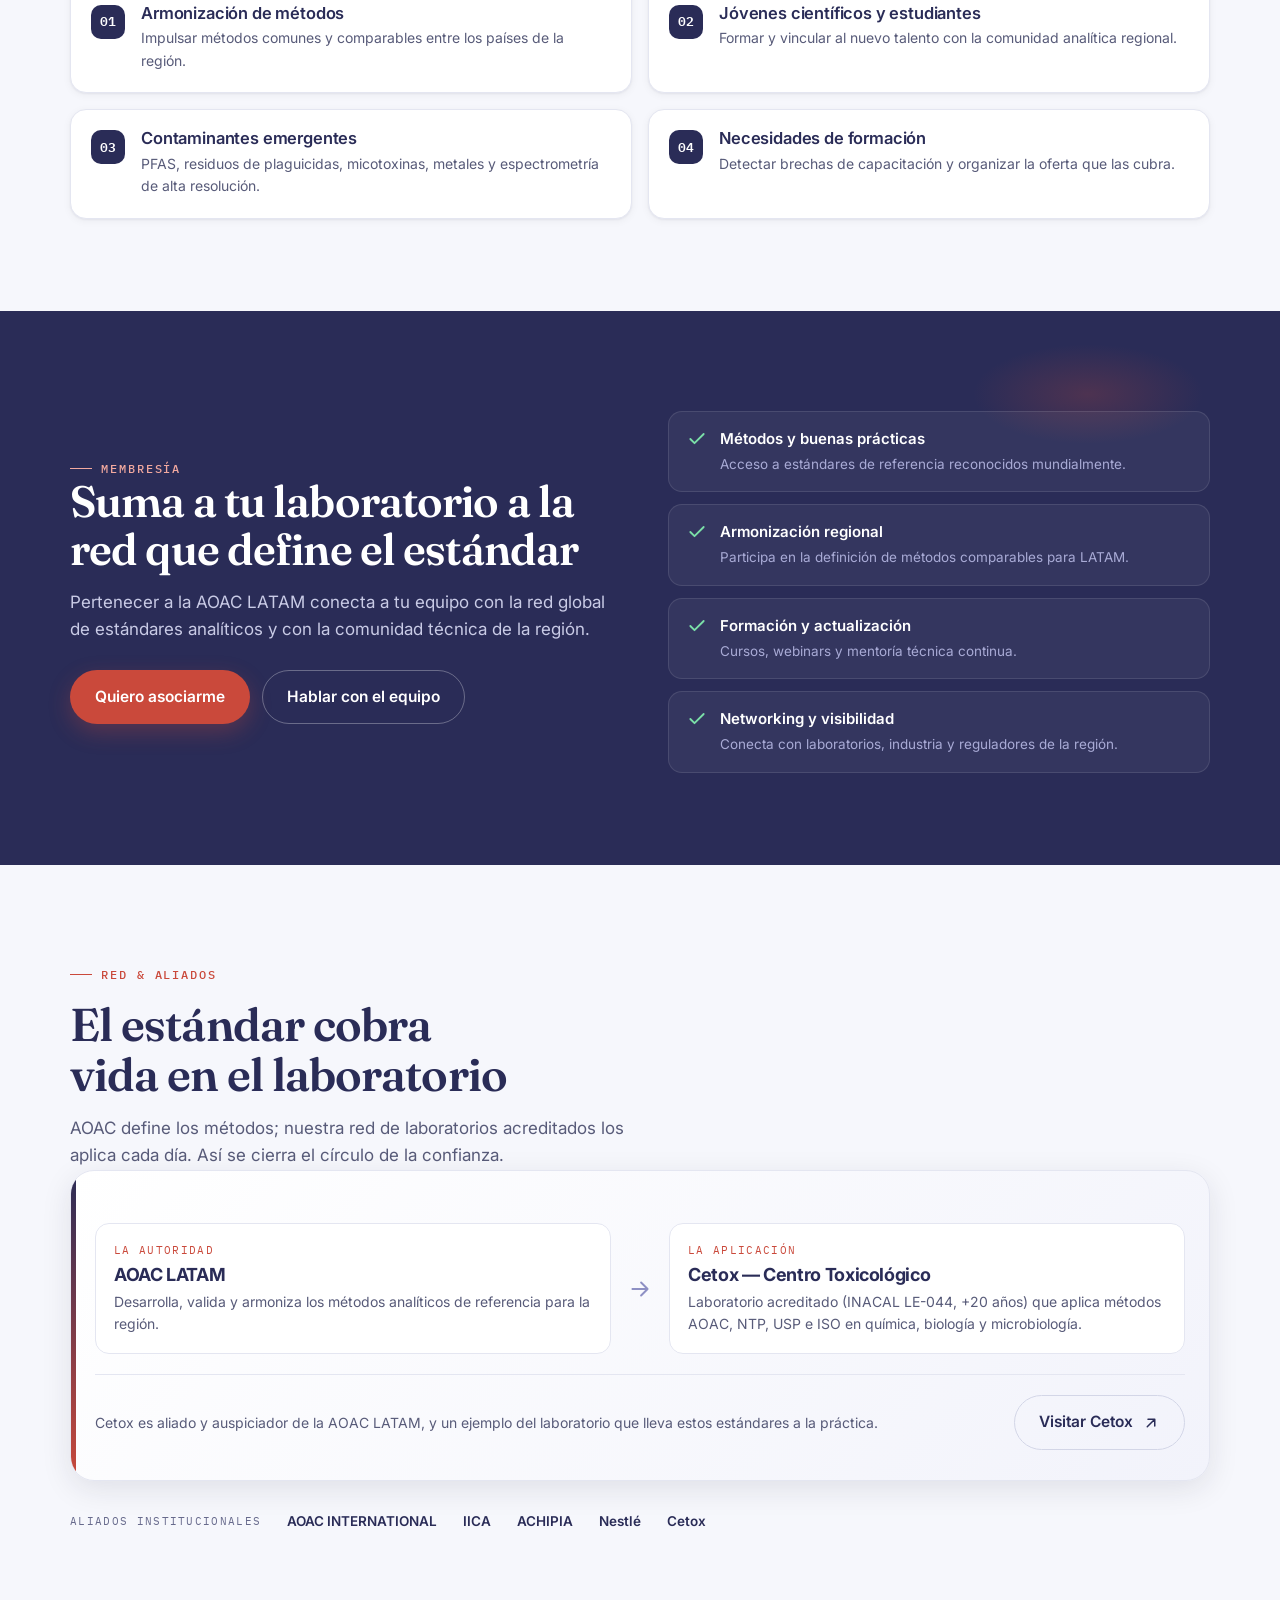
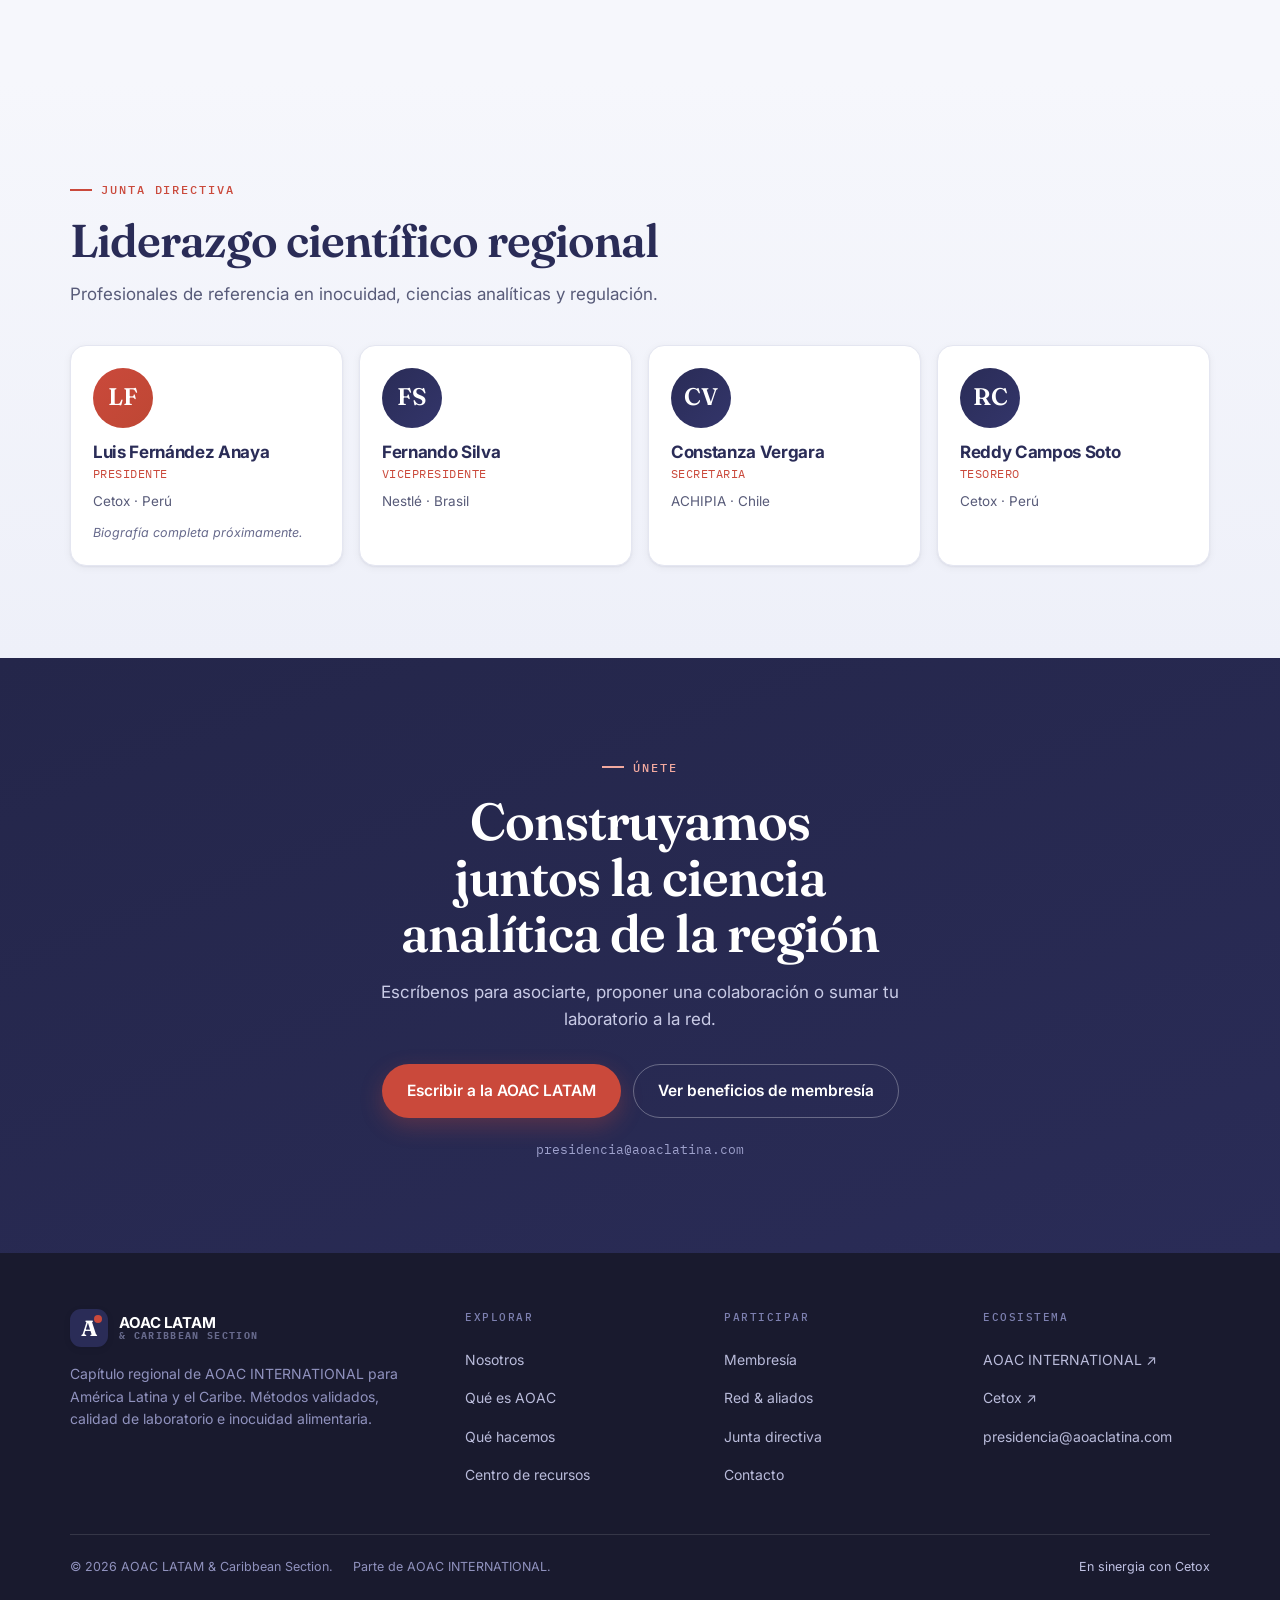
==== commit 792dfbb0: "Hero globo pro: esfera con volumen/atmosfera + red de arcos de conexion desde LATAM" ====
--- a/index.html
+++ b/index.html
@@ -561,38 +561,57 @@
     document.querySelectorAll('[data-reveal]').forEach(function(el,i){ el.style.transitionDelay=Math.min(i%4*60,180)+'ms'; io.observe(el); });
   }
 
-  // hero: constelaciones + globo terráqueo con América Latina resaltada
+  // hero: globo terráqueo "pro" — volumen + atmósfera + red de conexiones LATAM
   var canvas=document.getElementById('net');
   if(canvas && !reduce){
-    var ctx=canvas.getContext('2d'), w,h,dpr,pts,raf, t=0;
-    // Puntos que aproximan las Américas (lat, lon); Centro/Sudamérica = LATAM
-    var AM=[[26,-105],[23,-100],[19,-99],[15,-90],[12,-86],[9,-80],[4,-74],[-2,-79],[-8,-79],[-15,-72],[-23,-67],[-33,-70],[-41,-72],[-50,-73],[8,-62],[2,-60],[-5,-58],[-12,-50],[-20,-44],[-23,-46],[-30,-52],[-38,-60],[-34,-58]];
+    var ctx=canvas.getContext('2d'), w,h,dpr,pts,raf, t=0, TAU=Math.PI*2, D2R=Math.PI/180;
+    // Américas (lat,lon,latam): Norteamérica tenue; Centro/Sudamérica = LATAM (coral)
+    var LAND=[[60,-95,0],[55,-112,0],[50,-122,0],[49,-95,0],[45,-75,0],[43,-100,0],[41,-124,0],[40,-90,0],[37,-77,0],[34,-118,0],[32,-96,0],[30,-90,0],[28,-97,0],[25,-80,0],[23,-100,1],[20,-103,1],[19,-99,1],[17,-92,1],[15,-90,1],[13,-86,1],[10,-84,1],[9,-80,1],[8,-72,1],[4,-74,1],[10,-66,1],[6,-58,1],[2,-78,1],[0,-72,1],[-3,-60,1],[-5,-80,1],[-8,-75,1],[-12,-77,1],[-15,-70,1],[-16,-48,1],[-20,-63,1],[-23,-46,1],[-23,-65,1],[-27,-58,1],[-30,-71,1],[-33,-70,1],[-34,-58,1],[-38,-63,1],[-41,-72,1],[-45,-71,1],[-50,-70,1]];
+    var HUB=[-15,-62], DEST=[[40,-100],[39,-77],[19,-99],[-33,-70],[-16,-47],[9,-80],[45,3]];
     function size(){
       dpr=Math.min(window.devicePixelRatio||1,2);
       var r=canvas.getBoundingClientRect(); w=r.width; h=r.height;
       canvas.width=w*dpr; canvas.height=h*dpr; ctx.setTransform(dpr,0,0,dpr,0,0);
-      var n=Math.round(Math.min(46, w*h/24000));
-      pts=[]; for(var i=0;i<n;i++){ pts.push({x:Math.random()*w,y:Math.random()*h,vx:(Math.random()-.5)*.22,vy:(Math.random()-.5)*.22}); }
+      var n=Math.round(Math.min(42, w*h/26000));
+      pts=[]; for(var i=0;i<n;i++){ pts.push({x:Math.random()*w,y:Math.random()*h,vx:(Math.random()-.5)*.2,vy:(Math.random()-.5)*.2}); }
     }
-    function proj(lat,lon,rot,cx,cy,R){ var la=lat*Math.PI/180, lo=(lon+rot)*Math.PI/180; return {x:cx+R*Math.cos(la)*Math.sin(lo), y:cy-R*Math.sin(la), z:Math.cos(la)*Math.cos(lo)}; }
+    function v3(lat,lon){ var la=lat*D2R, lo=lon*D2R; return [Math.cos(la)*Math.sin(lo), Math.sin(la), Math.cos(la)*Math.cos(lo)]; }
+    function rotY(p,a){ var s=Math.sin(a),c=Math.cos(a); return [p[0]*c+p[2]*s, p[1], -p[0]*s+p[2]*c]; }
+    function slerp(a,b,f){ var d=a[0]*b[0]+a[1]*b[1]+a[2]*b[2]; d=Math.max(-1,Math.min(1,d)); var o=Math.acos(d); if(o<1e-4) return a.slice(); var so=Math.sin(o), s1=Math.sin((1-f)*o)/so, s2=Math.sin(f*o)/so; return [a[0]*s1+b[0]*s2, a[1]*s1+b[1]*s2, a[2]*s1+b[2]*s2]; }
+    function arc(a,b,rot,cx,cy,R,idx){
+      var N=36, P=[];
+      for(var k=0;k<=N;k++){ var f=k/N, m=slerp(a,b,f), alt=1+0.26*Math.sin(f*Math.PI), rv=rotY(m,rot); P.push([cx+R*alt*rv[0], cy-R*alt*rv[1], rv[2]]); }
+      ctx.lineWidth=1.2;
+      for(var k2=1;k2<=N;k2++){ if(P[k2][2]>-0.05 && P[k2-1][2]>-0.05){ var vis=Math.max(0,Math.min(1,(P[k2][2]+0.1)/0.6)); ctx.strokeStyle='rgba(233,120,101,'+(0.05+0.33*vis)+')'; ctx.beginPath(); ctx.moveTo(P[k2-1][0],P[k2-1][1]); ctx.lineTo(P[k2][0],P[k2][1]); ctx.stroke(); } }
+      var pf=((t*0.0004 + idx*0.15)%1), pm=slerp(a,b,pf), pa=1+0.26*Math.sin(pf*Math.PI), pv=rotY(pm,rot);
+      if(pv[2]>0){ ctx.fillStyle='rgba(255,214,205,'+(0.55+0.4*pv[2])+')'; ctx.beginPath(); ctx.arc(cx+R*pa*pv[0], cy-R*pa*pv[1], 2.1, 0, TAU); ctx.fill(); }
+    }
     function globe(){
-      var R=Math.min(h*0.5, w*0.36), cx=w*(w>760?0.72:0.5), cy=h*0.5;
-      var rot=62+Math.sin(t*0.00035)*20;
-      ctx.lineWidth=1;
-      ctx.strokeStyle='rgba(150,152,205,.13)'; ctx.beginPath(); ctx.arc(cx,cy,R,0,6.283); ctx.stroke();
-      ctx.strokeStyle='rgba(150,152,205,.10)';
-      for(var lat=-60;lat<=60;lat+=30){ ctx.beginPath(); var s=false; for(var lon=-180;lon<=180;lon+=6){ var p=proj(lat,lon,rot,cx,cy,R); if(p.z>0){ if(!s){ctx.moveTo(p.x,p.y);s=true;} else ctx.lineTo(p.x,p.y);} else s=false; } ctx.stroke(); }
-      for(var lo2=-180;lo2<180;lo2+=30){ ctx.beginPath(); var s2=false; for(var la2=-90;la2<=90;la2+=6){ var q=proj(la2,lo2,rot,cx,cy,R); if(q.z>0){ if(!s2){ctx.moveTo(q.x,q.y);s2=true;} else ctx.lineTo(q.x,q.y);} else s2=false; } ctx.stroke(); }
-      for(var i=0;i<AM.length;i++){ var a=proj(AM[i][0],AM[i][1],rot,cx,cy,R); if(a.z>0){ ctx.fillStyle='rgba(233,120,101,'+(0.3+a.z*0.55)+')'; ctx.beginPath(); ctx.arc(a.x,a.y,2.1,0,6.283); ctx.fill(); } }
-      var g=proj(-15,-62,rot,cx,cy,R);
-      if(g.z>0){ var pulse=18+Math.sin(t*0.003)*5; var grd=ctx.createRadialGradient(g.x,g.y,0,g.x,g.y,42); grd.addColorStop(0,'rgba(202,73,59,.5)'); grd.addColorStop(1,'rgba(202,73,59,0)'); ctx.fillStyle=grd; ctx.beginPath(); ctx.arc(g.x,g.y,42,0,6.283); ctx.fill(); ctx.strokeStyle='rgba(242,169,159,.5)'; ctx.lineWidth=1; ctx.beginPath(); ctx.arc(g.x,g.y,pulse,0,6.283); ctx.stroke(); ctx.fillStyle='rgba(255,222,216,.95)'; ctx.beginPath(); ctx.arc(g.x,g.y,3,0,6.283); ctx.fill(); }
+      var R=Math.min(h*0.54, w*0.38), cx=w*(w>760?0.71:0.5), cy=h*0.5;
+      var rot=(62+Math.sin(t*0.00032)*18)*D2R;
+      var atmo=ctx.createRadialGradient(cx,cy,R*0.8,cx,cy,R*1.4);
+      atmo.addColorStop(0,'rgba(126,130,214,0.12)'); atmo.addColorStop(0.55,'rgba(160,110,190,0.06)'); atmo.addColorStop(1,'rgba(0,0,0,0)');
+      ctx.fillStyle=atmo; ctx.beginPath(); ctx.arc(cx,cy,R*1.4,0,TAU); ctx.fill();
+      ctx.save(); ctx.beginPath(); ctx.arc(cx,cy,R,0,TAU); ctx.clip();
+      var body=ctx.createRadialGradient(cx-R*0.34,cy-R*0.4,R*0.08, cx,cy,R*1.05);
+      body.addColorStop(0,'rgba(64,66,120,0.6)'); body.addColorStop(0.65,'rgba(32,34,66,0.55)'); body.addColorStop(1,'rgba(14,15,34,0.6)');
+      ctx.fillStyle=body; ctx.fillRect(cx-R,cy-R,2*R,2*R); ctx.restore();
+      ctx.lineWidth=1.3; ctx.strokeStyle='rgba(158,160,214,.28)'; ctx.beginPath(); ctx.arc(cx,cy,R,0,TAU); ctx.stroke();
+      ctx.lineWidth=1; ctx.strokeStyle='rgba(150,152,210,.13)';
+      for(var lat=-60;lat<=60;lat+=30){ ctx.beginPath(); var s=false; for(var lon=-180;lon<=180;lon+=6){ var p=rotY(v3(lat,lon),rot); if(p[2]>0){ if(!s){ctx.moveTo(cx+R*p[0],cy-R*p[1]);s=true;} else ctx.lineTo(cx+R*p[0],cy-R*p[1]);} else s=false; } ctx.stroke(); }
+      for(var lo2=-180;lo2<180;lo2+=30){ ctx.beginPath(); var s2=false; for(var la2=-90;la2<=90;la2+=6){ var q=rotY(v3(la2,lo2),rot); if(q[2]>0){ if(!s2){ctx.moveTo(cx+R*q[0],cy-R*q[1]);s2=true;} else ctx.lineTo(cx+R*q[0],cy-R*q[1]);} else s2=false; } ctx.stroke(); }
+      for(var i=0;i<LAND.length;i++){ var Lp=rotY(v3(LAND[i][0],LAND[i][1]),rot); if(Lp[2]>0){ var X=cx+R*Lp[0],Y=cy-R*Lp[1],op=0.25+Lp[2]*0.6; if(LAND[i][2]){ ctx.fillStyle='rgba(233,116,96,'+op+')'; ctx.beginPath(); ctx.arc(X,Y,2.3,0,TAU); ctx.fill(); } else { ctx.fillStyle='rgba(150,156,210,'+(op*0.7)+')'; ctx.beginPath(); ctx.arc(X,Y,1.7,0,TAU); ctx.fill(); } } }
+      var hub=v3(HUB[0],HUB[1]);
+      for(var d2=0;d2<DEST.length;d2++){ arc(hub, v3(DEST[d2][0],DEST[d2][1]), rot, cx,cy,R, d2); }
+      var g=rotY(hub,rot);
+      if(g[2]>0){ var gx=cx+R*g[0], gy=cy-R*g[1], pulse=16+(Math.sin(t*0.003)+1)*11, glow=ctx.createRadialGradient(gx,gy,0,gx,gy,48); glow.addColorStop(0,'rgba(202,73,59,.55)'); glow.addColorStop(1,'rgba(202,73,59,0)'); ctx.fillStyle=glow; ctx.beginPath(); ctx.arc(gx,gy,48,0,TAU); ctx.fill(); ctx.strokeStyle='rgba(242,169,159,'+Math.max(0,0.5-(pulse-16)/50)+')'; ctx.lineWidth=1.2; ctx.beginPath(); ctx.arc(gx,gy,pulse,0,TAU); ctx.stroke(); ctx.fillStyle='rgba(255,228,222,.98)'; ctx.beginPath(); ctx.arc(gx,gy,3.4,0,TAU); ctx.fill(); }
     }
     function draw(){
       ctx.clearRect(0,0,w,h);
       globe();
       for(var i=0;i<pts.length;i++){ var p=pts[i]; p.x+=p.vx; p.y+=p.vy; if(p.x<0||p.x>w)p.vx*=-1; if(p.y<0||p.y>h)p.vy*=-1;
-        for(var j=i+1;j<pts.length;j++){ var q=pts[j],dx=p.x-q.x,dy=p.y-q.y,d=Math.sqrt(dx*dx+dy*dy); if(d<118){ ctx.strokeStyle='rgba(160,163,214,'+(0.11*(1-d/118))+')'; ctx.lineWidth=1; ctx.beginPath(); ctx.moveTo(p.x,p.y); ctx.lineTo(q.x,q.y); ctx.stroke(); } } }
-      for(var k=0;k<pts.length;k++){ ctx.fillStyle=k%7===0?'rgba(242,169,159,.85)':'rgba(180,183,224,.5)'; ctx.beginPath(); ctx.arc(pts[k].x,pts[k].y,k%7===0?2:1.4,0,6.283); ctx.fill(); }
+        for(var j=i+1;j<pts.length;j++){ var q=pts[j],dx=p.x-q.x,dy=p.y-q.y,dd=Math.sqrt(dx*dx+dy*dy); if(dd<116){ ctx.strokeStyle='rgba(160,163,214,'+(0.10*(1-dd/116))+')'; ctx.lineWidth=1; ctx.beginPath(); ctx.moveTo(p.x,p.y); ctx.lineTo(q.x,q.y); ctx.stroke(); } } }
+      for(var k=0;k<pts.length;k++){ ctx.fillStyle=k%7===0?'rgba(242,169,159,.8)':'rgba(180,183,224,.48)'; ctx.beginPath(); ctx.arc(pts[k].x,pts[k].y,k%7===0?1.9:1.3,0,TAU); ctx.fill(); }
       t+=16; raf=requestAnimationFrame(draw);
     }
     size(); draw();
